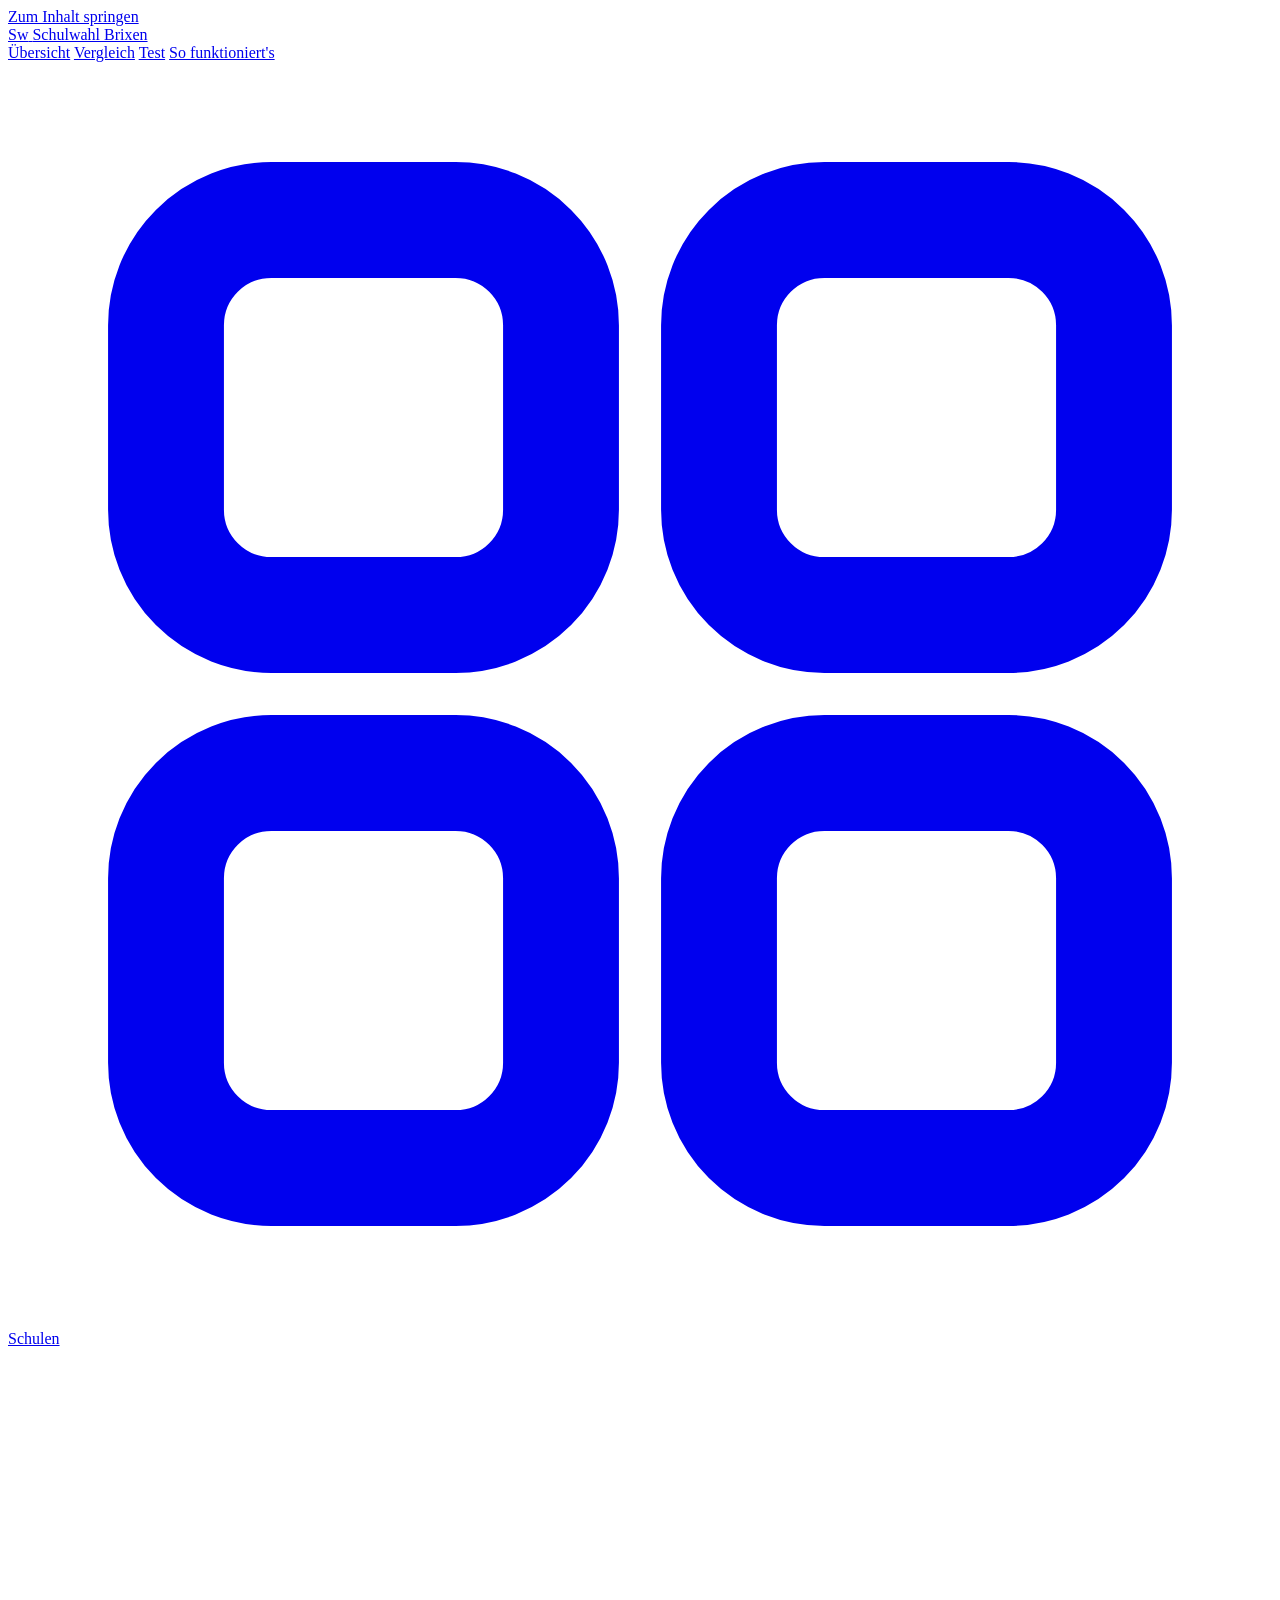
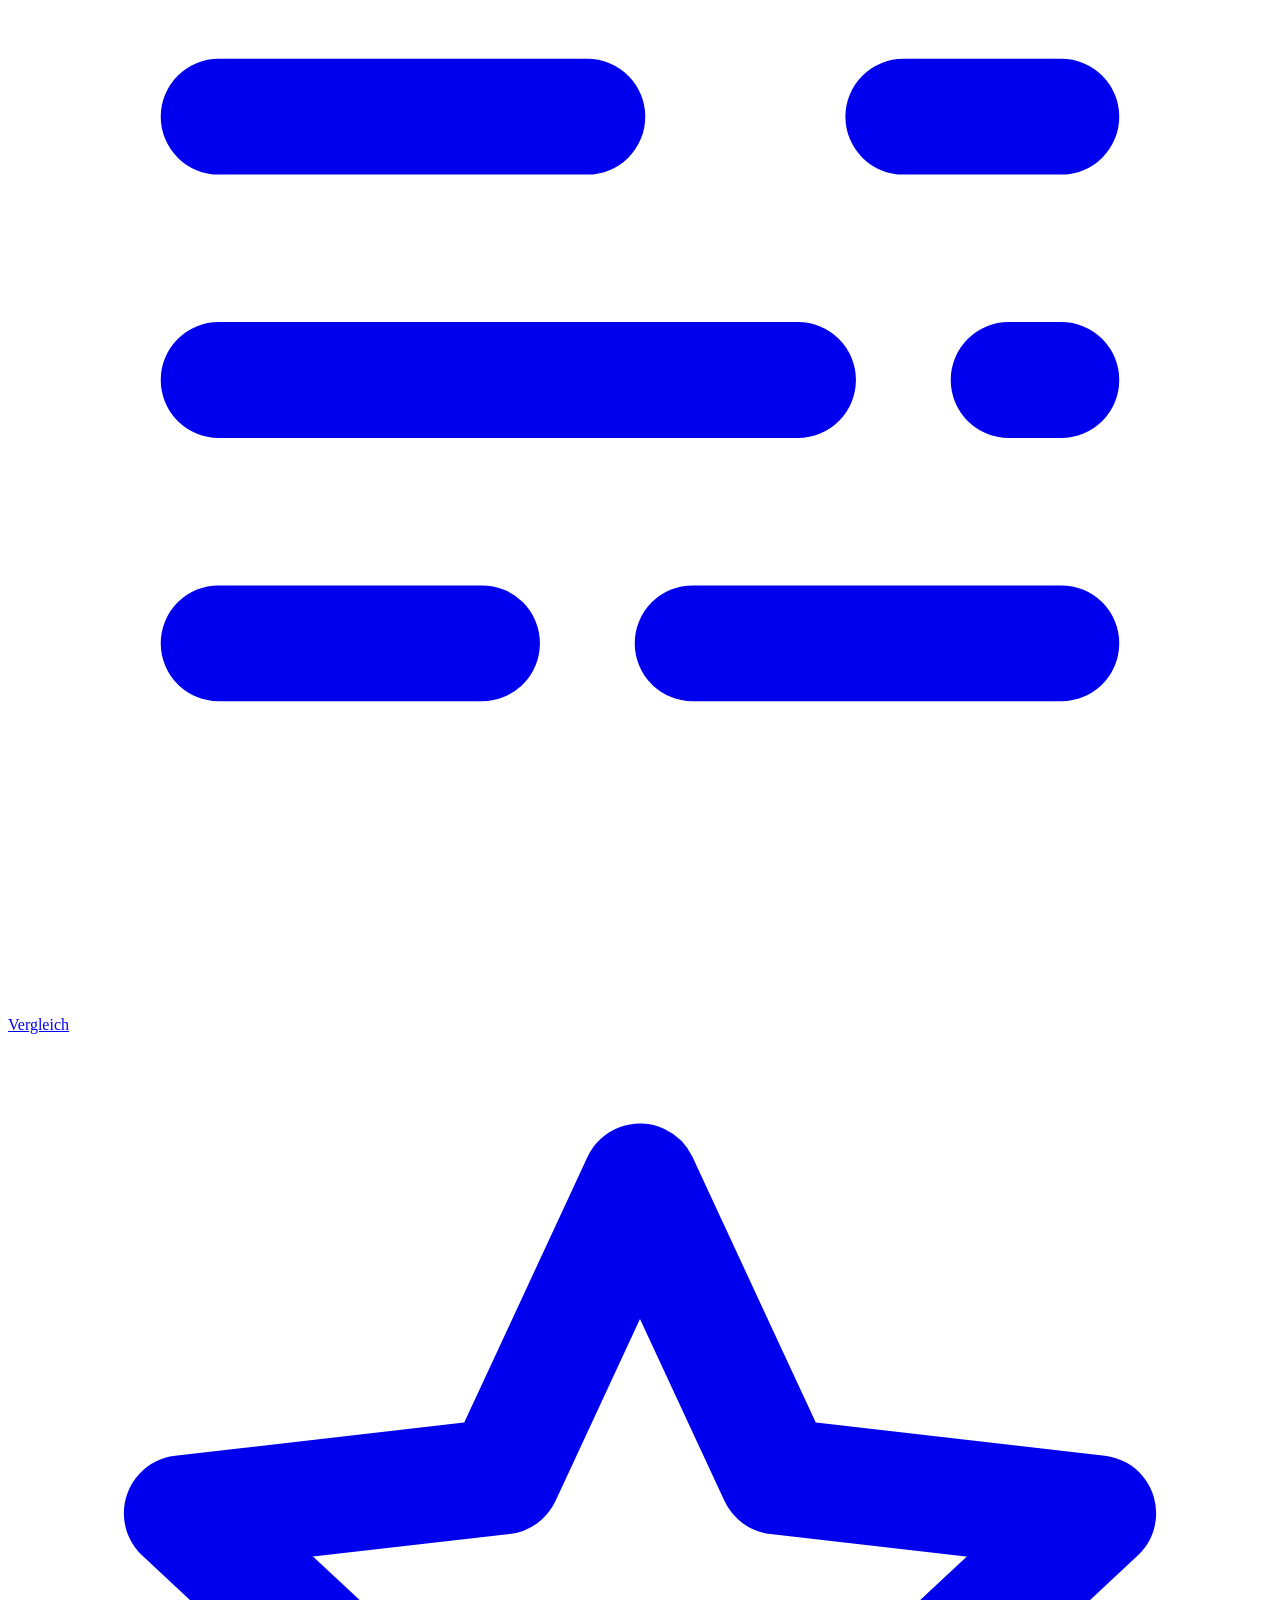
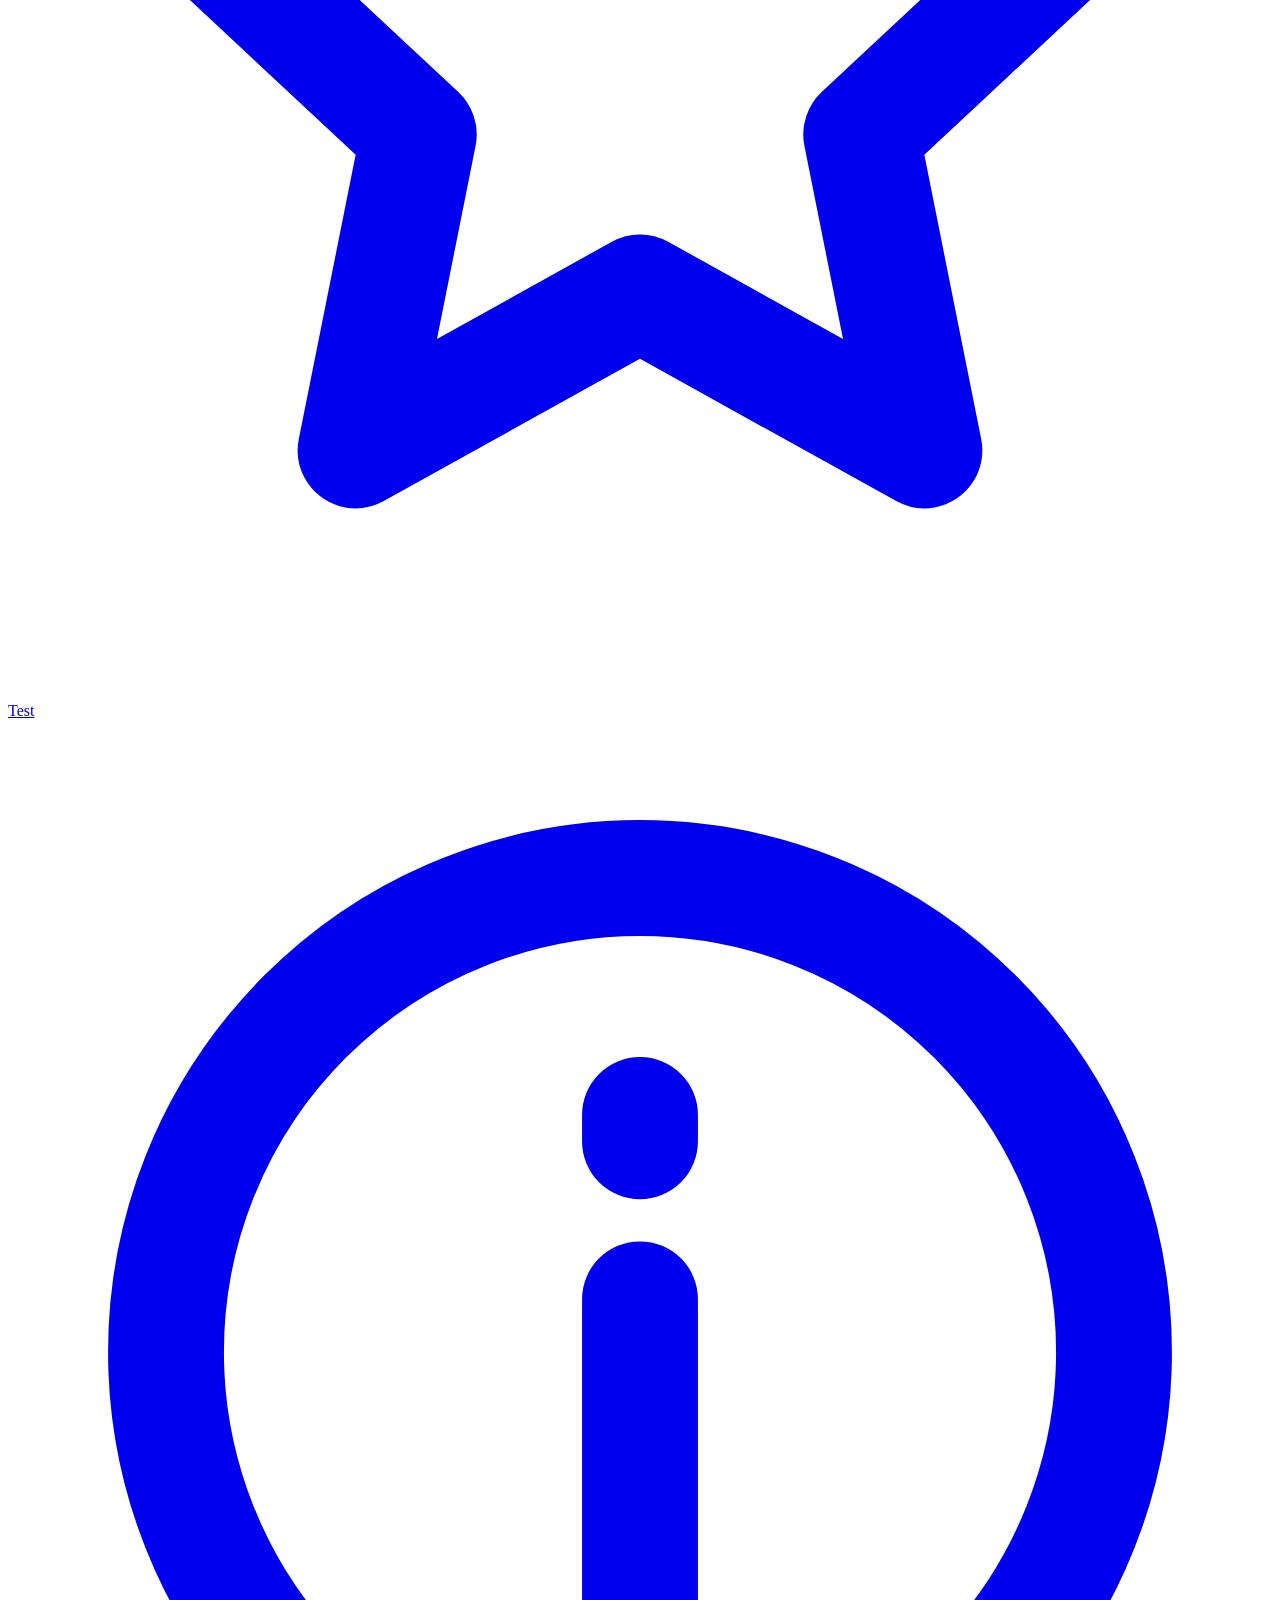
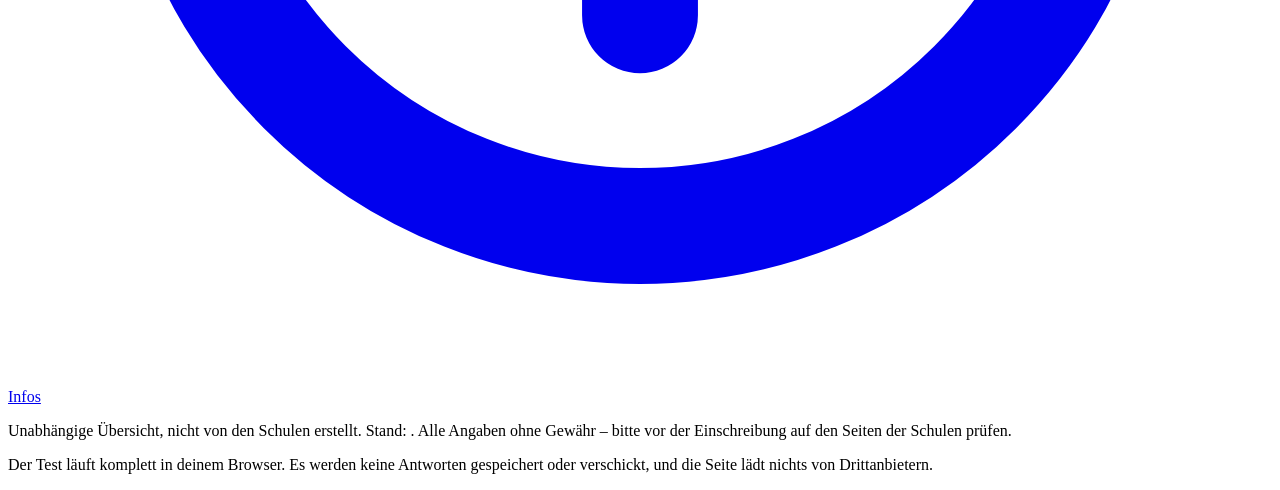
==== index.html @ 808d429c "Add files via upload" ====
<!doctype html>
<html lang="de">
<head>
  <meta charset="utf-8">
  <meta name="viewport" content="width=device-width, initial-scale=1, viewport-fit=cover">
  <title>Schulwahl Brixen – alle Oberschulen im Überblick, im Vergleich und im Test</title>
  <meta name="description" content="Alle Oberschulen und Bildungswege in Brixen neutral erklärt, direkt vergleichbar – plus ein Interessentest, der zeigt, welche Schule zu dir passt.">
  <meta name="theme-color" content="#FAFAF7" media="(prefers-color-scheme: light)">
  <meta name="theme-color" content="#16181D" media="(prefers-color-scheme: dark)">
  <link rel="icon" href="data:image/svg+xml,%3Csvg xmlns='http://www.w3.org/2000/svg' viewBox='0 0 64 64'%3E%3Crect width='64' height='64' rx='10' fill='%23D63F6E'/%3E%3Ctext x='32' y='43' font-family='Arial' font-weight='700' font-size='30' text-anchor='middle' fill='white'%3ESw%3C/text%3E%3C/svg%3E">
  <link rel="stylesheet" href="assets/fonts.css">
  <link rel="stylesheet" href="assets/styles.css">
</head>
<body>
  <a class="skip" href="#main">Zum Inhalt springen</a>
  <header class="top">
    <div class="top__inner">
      <a class="brand" href="#uebersicht" aria-label="Schulwahl Brixen, zur Übersicht">
        <span class="brand__tile" aria-hidden="true">Sw</span>
        <span class="brand__name">Schulwahl Brixen</span>
      </a>
      <nav class="nav" aria-label="Hauptnavigation">
        <a href="#uebersicht" data-nav="uebersicht">Übersicht</a>
        <a href="#vergleich" data-nav="vergleich">Vergleich</a>
        <a href="#test" data-nav="test">Test</a>
        <a href="#methode" data-nav="methode">So funktioniert's</a>
      </nav>
    </div>
  </header>
  <nav class="tabbar" aria-label="Hauptnavigation mobil">
    <a href="#uebersicht" data-nav="uebersicht"><svg viewBox="0 0 24 24" fill="none" stroke="currentColor" stroke-width="2.2" stroke-linejoin="round" aria-hidden="true"><rect x="3" y="3" width="7.5" height="7.5" rx="2"/><rect x="13.5" y="3" width="7.5" height="7.5" rx="2"/><rect x="3" y="13.5" width="7.5" height="7.5" rx="2"/><rect x="13.5" y="13.5" width="7.5" height="7.5" rx="2"/></svg>Schulen</a>
    <a href="#vergleich" data-nav="vergleich"><svg viewBox="0 0 24 24" fill="none" stroke="currentColor" stroke-width="2.2" stroke-linecap="round" aria-hidden="true"><path d="M4 7h7M4 12h11M4 17h5"/><path d="M20 7h-3M20 12h-1M20 17h-7"/></svg>Vergleich</a>
    <a href="#test" data-nav="test"><svg viewBox="0 0 24 24" fill="none" stroke="currentColor" stroke-width="2.2" stroke-linejoin="round" aria-hidden="true"><path d="M12 2.8l2.6 5.6 6.1.7-4.5 4.2 1.2 6-5.4-3-5.4 3 1.2-6-4.5-4.2 6.1-.7z"/></svg>Test</a>
    <a href="#methode" data-nav="methode"><svg viewBox="0 0 24 24" fill="none" stroke="currentColor" stroke-width="2.2" stroke-linecap="round" aria-hidden="true"><circle cx="12" cy="12" r="9"/><path d="M12 11v6M12 7.5v.5"/></svg>Infos</a>
  </nav>

  <main id="main" tabindex="-1">
    <section class="view" id="view-uebersicht" aria-labelledby="h-uebersicht"></section>
    <section class="view" id="view-vergleich" aria-labelledby="h-vergleich" hidden></section>
    <section class="view" id="view-test" aria-labelledby="h-test" hidden></section>
    <section class="view" id="view-methode" aria-labelledby="h-methode" hidden></section>
  </main>

  <div class="drawer" id="drawer" hidden>
    <div class="drawer__scrim" data-close></div>
    <div class="drawer__panel" role="dialog" aria-modal="true" aria-labelledby="drawer-title" tabindex="-1">
      <button class="drawer__close" type="button" data-close aria-label="Schließen">×</button>
      <div class="drawer__scroll">
        <div class="drawer__handle" aria-hidden="true"></div>
        <div id="drawer-body"></div>
      </div>
    </div>
  </div>

  <footer class="foot">
    <p>Unabhängige Übersicht, nicht von den Schulen erstellt. Stand: <span data-stand></span>. Alle Angaben ohne Gewähr – bitte vor der Einschreibung auf den Seiten der Schulen prüfen.</p>
    <p>Der Test läuft komplett in deinem Browser. Es werden keine Antworten gespeichert oder verschickt, und die Seite lädt nichts von Drittanbietern.</p>
  </footer>

  <script src="assets/data.js"></script>
  <script src="assets/tafeln.js"></script>
  <script src="assets/careers.js"></script>
  <script src="assets/engine.js"></script>
  <script src="assets/app.js"></script>
</body>
</html>
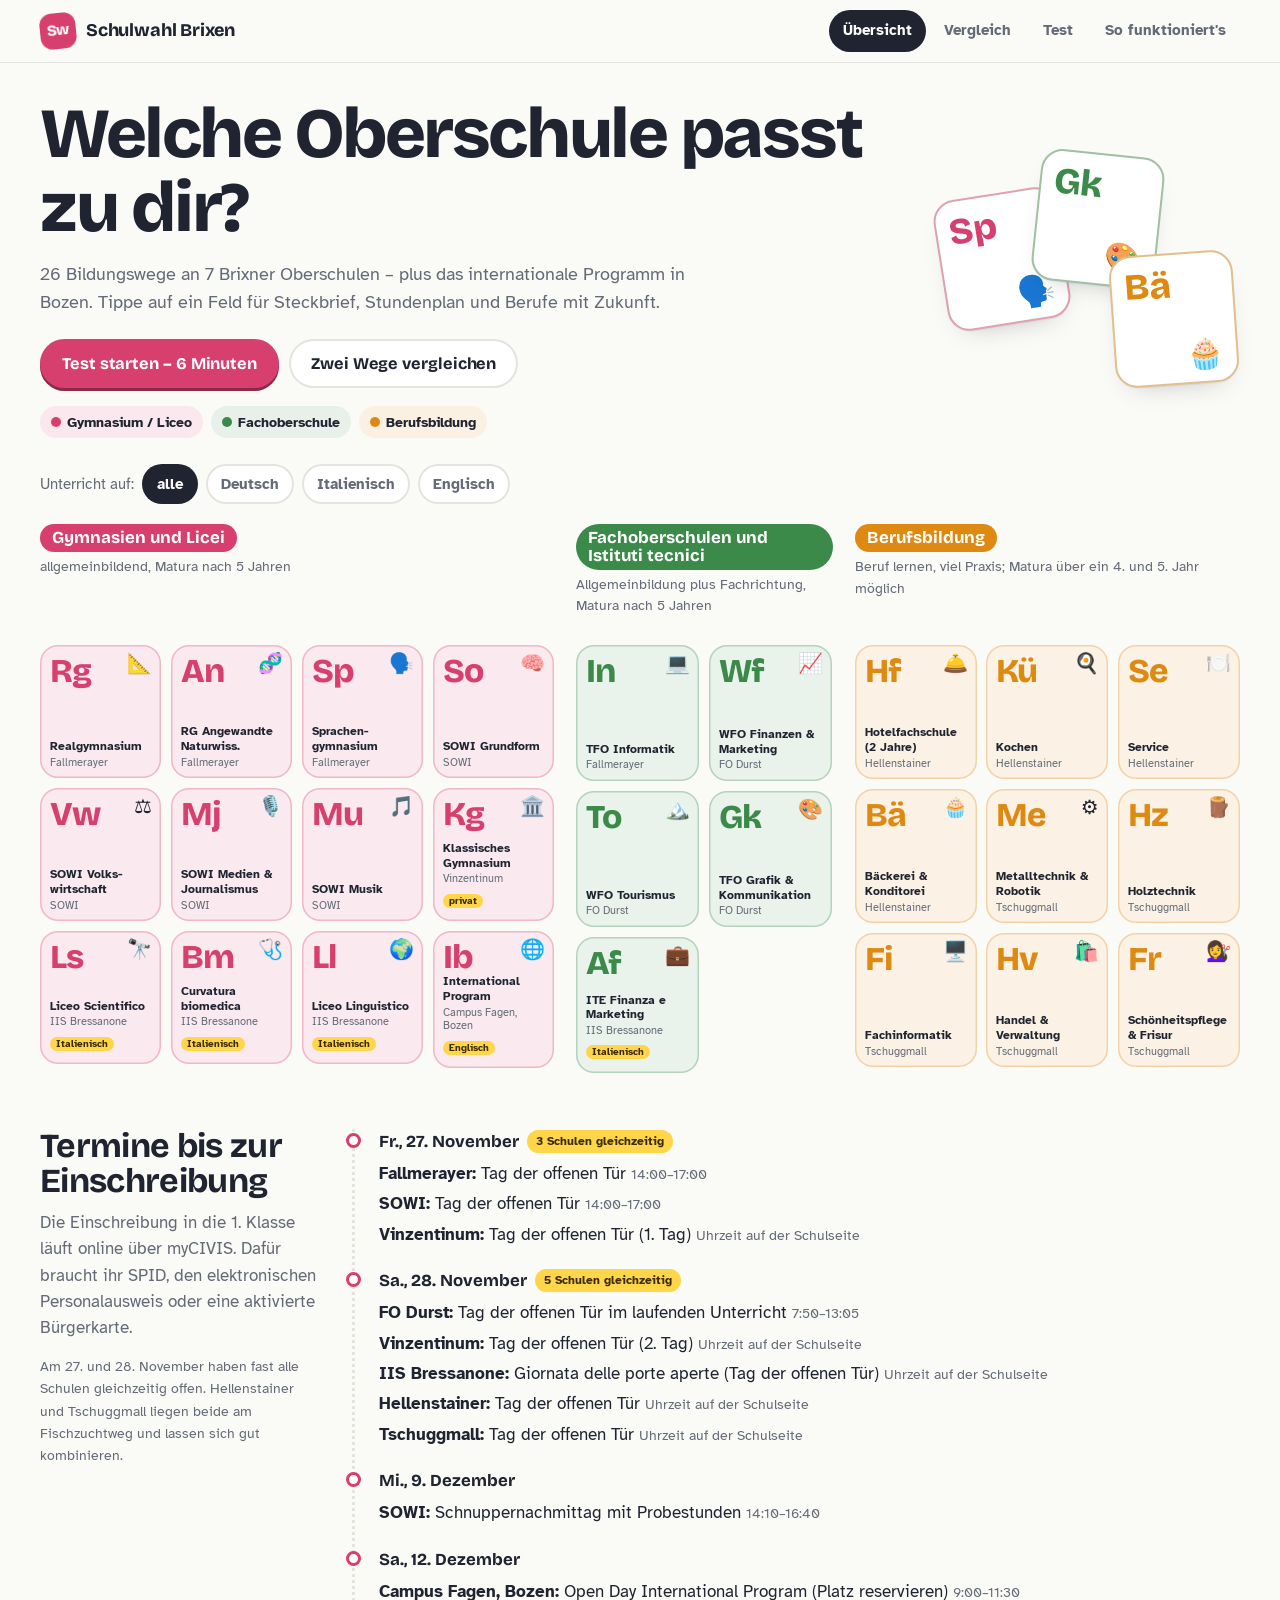
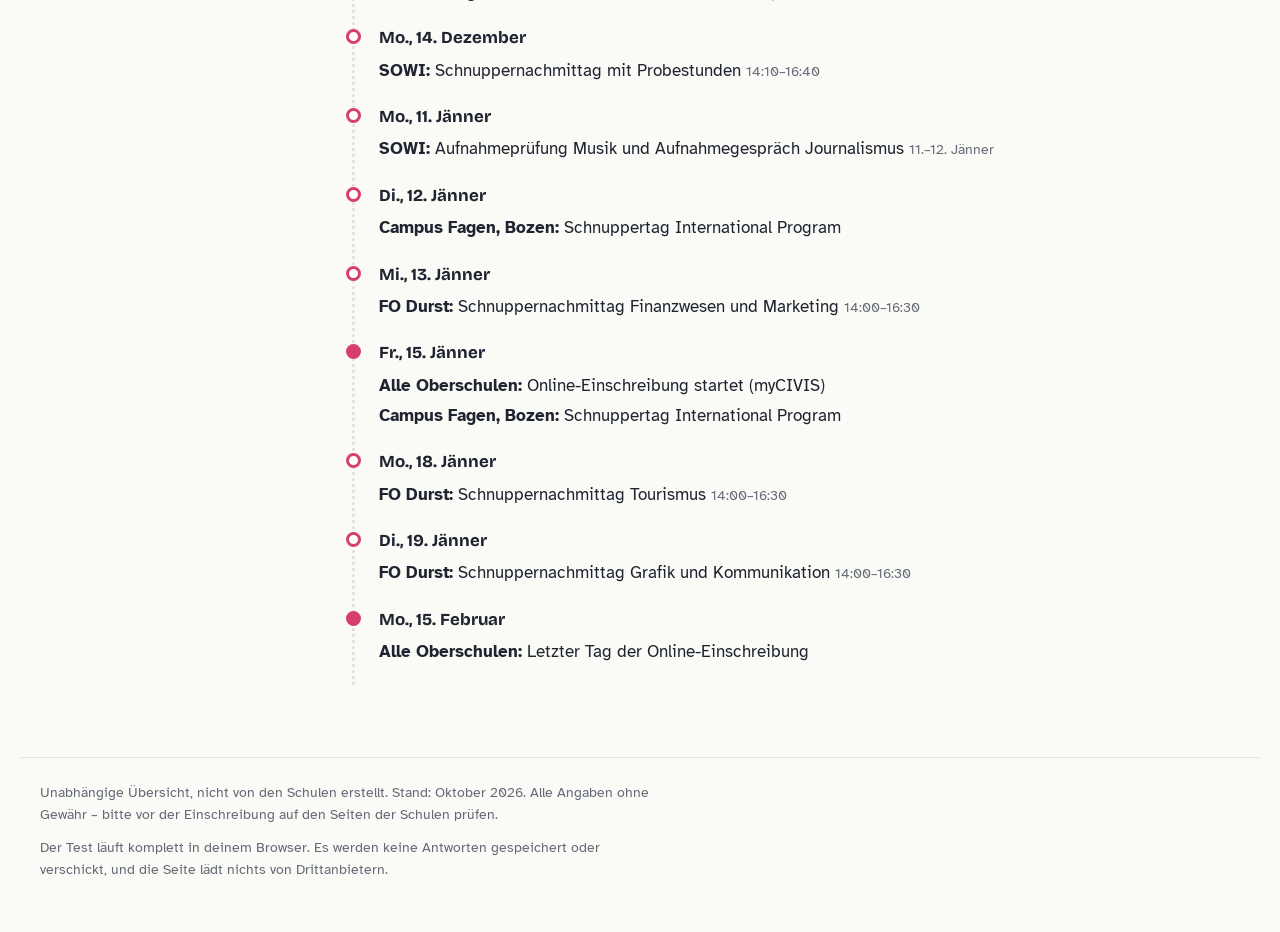
==== commit 55fa93cb: "Add files via upload" ====
--- a/index.html
+++ b/index.html
@@ -8,8 +8,436 @@
   <meta name="theme-color" content="#FAFAF7" media="(prefers-color-scheme: light)">
   <meta name="theme-color" content="#16181D" media="(prefers-color-scheme: dark)">
   <link rel="icon" href="data:image/svg+xml,%3Csvg xmlns='http://www.w3.org/2000/svg' viewBox='0 0 64 64'%3E%3Crect width='64' height='64' rx='10' fill='%23D63F6E'/%3E%3Ctext x='32' y='43' font-family='Arial' font-weight='700' font-size='30' text-anchor='middle' fill='white'%3ESw%3C/text%3E%3C/svg%3E">
-  <link rel="stylesheet" href="assets/fonts.css">
-  <link rel="stylesheet" href="assets/styles.css">
+  <style>
+/* Eingebettete Schriften (SIL Open Font License): Bricolage Grotesque, Atkinson Hyperlegible */
+@font-face { font-family: "Bricolage"; src: url("[data-uri]") format("woff2"); font-weight: 200 800; font-display: swap; unicode-range: U+0000-00FF, U+0131, U+0152-0153, U+02BB-02BC, U+02C6, U+02DA, U+02DC, U+0304, U+0308, U+0329, U+2000-206F, U+20AC, U+2122, U+2191, U+2193, U+2212, U+2215, U+FEFF, U+FFFD; }
+@font-face { font-family: "Bricolage"; src: url("[data-uri]") format("woff2"); font-weight: 200 800; font-display: swap; unicode-range: U+0100-02BA, U+02BD-02C5, U+02C7-02CC, U+02CE-02D7, U+02DD-02FF, U+1E00-1E9F, U+2C60-2C7F, U+A720-A7FF; }
+@font-face { font-family: "Atkinson"; src: url("[data-uri]") format("woff2"); font-weight: 400; font-display: swap; }
+@font-face { font-family: "Atkinson"; src: url("[data-uri]") format("woff2"); font-weight: 700; font-display: swap; }
+
+</style>
+  <style>
+
+/* ================= Tokens ================= */
+:root {
+  color-scheme: light;
+  --paper: #FAFAF7; --surface: #FFFFFF; --ink: #1F2430; --muted: #646A76; --line: #E4E3DE; --soft: #F0EFEA;
+  --gym: #D63F6E; --fos: #3B8A4A; --bb: #DE8A12; --pop: #D63F6E; --sun: #FFD54A;
+  --a: #D63F6E; --b: #3866B0;
+  --o2: #2E8B47; --o1: #62A85A; --o0: #D9A21B; --om1: #E07A2A; --om2: #CF3E3E;
+  --good: #2E8B47; --warn: #D9661A; --focus: #3866B0;
+  --r-tile: 18px; --r-card: 24px;
+  --display: "Bricolage", "Avenir Next", "Segoe UI", system-ui, sans-serif;
+  --body: "Atkinson", "Verdana", "Segoe UI", system-ui, sans-serif;
+  --shadow: 0 1px 0 rgba(31, 36, 48, .05), 0 12px 28px -18px rgba(31, 36, 48, .35);
+  --tabbar: 0px;
+  box-sizing: border-box;
+  padding-top: env(safe-area-inset-top, 0px);
+  padding-bottom: env(safe-area-inset-bottom, 0px);
+}
+@media (prefers-color-scheme: dark) {
+  :root:not([data-theme="light"]) {
+    color-scheme: dark;
+    --paper: #16181D; --surface: #20232A; --ink: #F1EFEA; --muted: #A3A7B0; --line: #30343D; --soft: #282B33;
+    --gym: #F06C93; --fos: #6CB874; --bb: #F2AE3E; --pop: #F06C93; --sun: #FFD54A; --a: #F06C93; --b: #7FA6E6;
+    --o2: #5CC27A; --o1: #8FCB7E; --o0: #F0C24B; --om1: #F29A55; --om2: #EE6B6B; --good: #5CC27A; --warn: #F29A55; --focus: #7FA6E6;
+    --shadow: 0 2px 0 rgba(0, 0, 0, .25), 0 18px 36px -20px rgba(0, 0, 0, .8);
+  }
+}
+:root[data-theme="dark"] {
+  color-scheme: dark;
+  --paper: #16181D; --surface: #20232A; --ink: #F1EFEA; --muted: #A3A7B0; --line: #30343D; --soft: #282B33;
+  --gym: #F06C93; --fos: #6CB874; --bb: #F2AE3E; --pop: #F06C93; --sun: #FFD54A; --a: #F06C93; --b: #7FA6E6;
+  --o2: #5CC27A; --o1: #8FCB7E; --o0: #F0C24B; --om1: #F29A55; --om2: #EE6B6B; --good: #5CC27A; --warn: #F29A55; --focus: #7FA6E6;
+}
+
+/* ================= Base ================= */
+*, *::before, *::after { box-sizing: inherit; }
+html { overflow-x: clip; scroll-padding-top: calc(env(safe-area-inset-top, 0px) + 72px); -webkit-text-size-adjust: 100%; }
+body { margin: 0; background: var(--paper); color: var(--ink); font: 400 1.0625rem/1.55 var(--body); -webkit-font-smoothing: antialiased; -webkit-tap-highlight-color: transparent; overflow-x: clip; }
+img, svg { max-width: 100%; }
+a { color: inherit; }
+button, input, select { font: inherit; color: inherit; }
+button { touch-action: manipulation; }
+:focus-visible { outline: 3px solid var(--focus); outline-offset: 2px; border-radius: 8px; }
+[tabindex="-1"]:focus { outline: none; }
+.skip { position: absolute; left: -999px; top: 8px; background: var(--ink); color: var(--paper); padding: 8px 12px; z-index: 50; border-radius: 8px; }
+.skip:focus { left: 8px; }
+h1, h2, h3 { font-family: var(--display); font-weight: 720; line-height: 1.06; margin: 0; letter-spacing: -0.02em; }
+h1 { font-size: clamp(2.2rem, 7vw, 4.4rem); font-weight: 780; letter-spacing: -0.035em; }
+h2 { font-size: clamp(1.45rem, 3.4vw, 2.1rem); }
+h3 { font-size: 1.15rem; letter-spacing: -0.01em; }
+p { margin: 0 0 .8em; max-width: 68ch; }
+.muted { color: var(--muted); }
+.small { font-size: .9rem; }
+.note { font-size: .86rem; color: var(--muted); }
+
+/* ================= Header + Tabbar ================= */
+body::before { content: ""; position: fixed; inset: 0 0 auto; height: env(safe-area-inset-top, 0px); z-index: 10; background: var(--paper); }
+.top { position: sticky; top: env(safe-area-inset-top, 0px); z-index: 20; background: color-mix(in srgb, var(--paper) 88%, transparent); backdrop-filter: saturate(1.4) blur(10px); -webkit-backdrop-filter: saturate(1.4) blur(10px); border-bottom: 1px solid var(--line); }
+.top__inner { max-width: 1240px; margin: 0 auto; padding: 10px 20px; display: flex; align-items: center; gap: 20px; }
+.brand { display: flex; align-items: center; gap: 10px; text-decoration: none; font-family: var(--display); font-weight: 760; font-size: 1.12rem; letter-spacing: -0.01em; }
+.brand__tile { display: grid; place-items: center; width: 36px; height: 36px; border-radius: 12px; background: var(--gym); color: #fff; font-size: .95rem; font-weight: 780; transform: rotate(-6deg); }
+.nav { display: flex; gap: 4px; margin-left: auto; }
+.nav a { text-decoration: none; padding: 9px 14px; border-radius: 999px; color: var(--muted); font-weight: 700; font-size: .95rem; }
+.nav a:hover { color: var(--ink); background: var(--soft); }
+.nav a[aria-current="page"] { color: var(--paper); background: var(--ink); }
+.tabbar { display: none; }
+
+main { max-width: 1240px; margin: 0 auto; padding: 0 20px 72px; outline: none; }
+.view { padding-top: 34px; }
+.lead { font-size: 1.15rem; color: var(--muted); max-width: 58ch; margin-top: 14px; }
+.row { display: flex; gap: 10px; flex-wrap: wrap; align-items: center; }
+
+.btn { display: inline-flex; align-items: center; justify-content: center; gap: 8px; min-height: 48px; border: 0; background: var(--ink); color: var(--paper); padding: 12px 22px; border-radius: 999px; font-family: var(--display); font-weight: 720; font-size: 1.02rem; cursor: pointer; text-decoration: none; letter-spacing: -0.005em; }
+.btn--pop { background: var(--gym); color: #fff; box-shadow: 0 3px 0 color-mix(in srgb, var(--gym) 65%, #000); }
+.btn--pop:active { transform: translateY(2px); box-shadow: 0 1px 0 color-mix(in srgb, var(--gym) 65%, #000); }
+.btn--ghost { background: var(--surface); color: var(--ink); box-shadow: inset 0 0 0 2px var(--line); }
+.btn[disabled] { opacity: .38; cursor: not-allowed; box-shadow: none; }
+@media (hover: hover) { .btn:not([disabled]):hover { transform: translateY(-1px); } .btn--ghost:hover { box-shadow: inset 0 0 0 2px var(--muted); } }
+
+/* ================= Übersicht ================= */
+.hero { position: relative; display: grid; grid-template-columns: minmax(0, 1fr) 300px; gap: 24px; align-items: center; margin-bottom: 26px; }
+.hero .row { margin-top: 22px; }
+.stickers { position: relative; height: 230px; }
+.sticker { position: absolute; width: 124px; height: 132px; border-radius: 22px; background: var(--surface); box-shadow: var(--shadow); border: 2px solid color-mix(in srgb, var(--c) 40%, var(--line)); padding: 12px; display: flex; flex-direction: column; justify-content: space-between; }
+.sticker b { font-family: var(--display); font-size: 2.3rem; line-height: 1; color: var(--c); font-weight: 800; }
+.sticker span { font-size: 1.9rem; line-height: 1; align-self: flex-end; }
+.sticker:nth-child(1) { left: 0; top: 40px; transform: rotate(-9deg); }
+.sticker:nth-child(2) { left: 96px; top: 0; transform: rotate(6deg); z-index: 1; }
+.sticker:nth-child(3) { left: 172px; top: 100px; transform: rotate(-4deg); z-index: 2; }
+.legend { display: flex; gap: 8px; flex-wrap: wrap; font-size: .9rem; margin-top: 18px; }
+.legend span { display: inline-flex; align-items: center; gap: 6px; padding: 5px 11px; border-radius: 999px; background: color-mix(in srgb, var(--c) 12%, var(--surface)); color: var(--ink); font-weight: 700; }
+.legend i { width: 10px; height: 10px; border-radius: 50%; background: var(--c); }
+
+.filters { display: flex; gap: 8px; align-items: center; margin: 4px 0 18px; overflow-x: auto; scrollbar-width: none; padding-bottom: 2px; }
+.filters::-webkit-scrollbar { display: none; }
+.chip { flex: none; min-height: 40px; border: 0; box-shadow: inset 0 0 0 2px var(--line); background: var(--surface); padding: 8px 15px; border-radius: 999px; cursor: pointer; font-size: .95rem; font-weight: 700; color: var(--muted); }
+.chip[aria-pressed="true"] { box-shadow: none; color: var(--paper); background: var(--ink); }
+.filters__label { flex: none; font-size: .92rem; color: var(--muted); }
+.filters__hint { margin: -8px 0 16px; font-size: .9rem; color: var(--muted); }
+
+.table { display: grid; grid-template-columns: 4fr 2fr 3fr; gap: 22px; align-items: start; }
+.group__head { display: flex; flex-direction: column; gap: 4px; margin-bottom: 12px; min-height: 6.4em; }
+.group__head h2 { font-size: 1.05rem; letter-spacing: 0; align-self: flex-start; padding: 5px 12px; border-radius: 999px; color: #fff; background: var(--c); }
+.group__head span { font-size: .86rem; color: var(--muted); }
+.tiles { display: grid; gap: 10px; grid-template-columns: repeat(var(--cols, 4), minmax(0, 1fr)); }
+.tile { position: relative; aspect-ratio: 1 / 1.1; border: 0; background: color-mix(in srgb, var(--c) 11%, var(--surface)); box-shadow: inset 0 0 0 1.5px color-mix(in srgb, var(--c) 30%, transparent); border-radius: var(--r-tile); padding: 10px 10px 9px; text-align: left; cursor: pointer; display: flex; flex-direction: column; justify-content: space-between; transition: transform .18s ease, background .18s ease; min-width: 0; }
+@media (hover: hover) { .tile:hover { background: color-mix(in srgb, var(--c) 20%, var(--surface)); transform: translateY(-3px) rotate(-1deg); } }
+.tile:active { transform: scale(.97); }
+.tile.is-dim { opacity: .25; }
+.tile__sym { font-family: var(--display); font-weight: 800; font-size: clamp(1.45rem, 2.6vw, 2.15rem); line-height: 1; color: var(--c); letter-spacing: -0.03em; }
+.tile__emo { position: absolute; top: 9px; right: 9px; font-size: 1.25rem; line-height: 1; }
+.tile__name { font-size: .78rem; line-height: 1.18; font-weight: 700; overflow: hidden; display: -webkit-box; -webkit-line-clamp: 3; -webkit-box-orient: vertical; hyphens: auto; overflow-wrap: break-word; }
+.tile__school { display: block; font-size: .7rem; color: var(--muted); line-height: 1.2; margin-top: 2px; }
+.tile__tag { align-self: flex-start; margin-top: 2px; font-size: .62rem; font-weight: 700; padding: 1px 6px; border-radius: 999px; background: var(--sun); color: #3A2A00; }
+.tile__pct { position: absolute; right: 8px; bottom: 8px; font-family: var(--display); font-weight: 780; font-size: .82rem; background: var(--ink); color: var(--paper); border-radius: 999px; padding: 2px 8px; }
+.c-gym { --c: var(--gym); } .c-fos { --c: var(--fos); } .c-bb { --c: var(--bb); }
+@keyframes popin { from { opacity: 0; transform: translateY(10px) scale(.96); } to { opacity: 1; transform: none; } }
+.is-intro .tile { animation: popin .4s cubic-bezier(.2, .9, .3, 1.3) both; animation-delay: calc(var(--i) * 22ms); }
+
+.timeline { margin-top: 56px; display: grid; grid-template-columns: 280px minmax(0, 1fr); gap: 32px; }
+.timeline > ol { list-style: none; margin: 0; padding: 0; border-left: 3px dotted var(--line); }
+.timeline > ol > li { position: relative; padding: 0 0 20px 24px; }
+.timeline > ol > li::before { content: ""; position: absolute; left: -9px; top: 4px; width: 15px; height: 15px; border-radius: 50%; background: var(--surface); border: 3px solid var(--gym); }
+.timeline > ol > li.is-key::before { background: var(--pop); border-color: var(--pop); }
+.t-date { font-family: var(--display); font-weight: 720; font-size: 1.05rem; }
+.t-note { display: inline-block; margin-left: 8px; font-size: .78rem; font-weight: 700; color: #3A2A00; background: var(--sun); padding: 2px 9px; border-radius: 999px; vertical-align: 2px; }
+.t-list { list-style: none; padding: 0; margin: 6px 0 0; display: grid; gap: 4px; }
+
+/* ================= Steckbrief (Drawer / Bottom Sheet) ================= */
+.drawer { position: fixed; inset: 0; z-index: 40; }
+.drawer__scrim { position: absolute; inset: 0; background: rgba(20, 22, 28, .45); }
+.drawer__panel { position: absolute; right: 0; top: 0; bottom: 0; width: min(580px, 100%); background: var(--surface); overflow: hidden; display: flex; flex-direction: column; box-shadow: var(--shadow); animation: slidein .26s cubic-bezier(.2, .9, .3, 1.1); outline: none; }
+.drawer__scroll { flex: 1; min-height: 0; overflow-y: auto; overscroll-behavior: contain; -webkit-overflow-scrolling: touch; padding: calc(env(safe-area-inset-top, 0px) + 18px) 24px calc(env(safe-area-inset-bottom, 0px) + 32px); }
+@keyframes slidein { from { transform: translateX(30px); opacity: 0; } to { transform: none; opacity: 1; } }
+.drawer__close { position: absolute; top: calc(env(safe-area-inset-top, 0px) + 12px); right: 14px; z-index: 5; width: 44px; height: 44px; border-radius: 50%; border: 0; background: var(--soft); font-size: 1.5rem; line-height: 1; cursor: pointer; color: var(--ink); }
+.drawer__handle { display: none; }
+.d-head { display: flex; gap: 14px; align-items: center; margin: 4px 54px 14px 0; }
+.d-sym { position: relative; flex: none; width: 76px; height: 82px; border-radius: 20px; display: grid; place-items: center; font-family: var(--display); font-weight: 800; font-size: 2.2rem; color: #fff; background: var(--c); transform: rotate(-4deg); }
+.d-sym i { position: absolute; right: -8px; bottom: -6px; font-style: normal; font-size: 1.5rem; }
+.d-head h2 { font-size: 1.4rem; }
+.d-head p { margin: 4px 0 0; color: var(--muted); font-size: .95rem; }
+.d-pct { display: inline-flex; gap: 8px; align-items: center; font-weight: 700; padding: 6px 12px; border-radius: 999px; background: var(--sun); color: #2A2100; margin-bottom: 10px; }
+.d-tabs { position: sticky; top: -18px; z-index: 2; display: flex; gap: 6px; background: var(--surface); padding: 18px 52px 10px 0; margin: 6px 0 6px; border-bottom: 1px solid var(--line); overflow-x: auto; scrollbar-width: none; }
+.d-tabs button { flex: none; min-height: 40px; border: 0; padding: 8px 14px; border-radius: 999px; background: var(--soft); color: var(--muted); font-weight: 700; font-size: .92rem; cursor: pointer; }
+.d-tabs button[aria-selected="true"] { background: var(--c); color: #fff; }
+.d-pane[hidden] { display: none; }
+.facts { display: grid; grid-template-columns: 9.2em minmax(0, 1fr); gap: 8px 14px; margin: 14px 0; font-size: .95rem; }
+.facts dt { color: var(--muted); }
+.facts dd { margin: 0; overflow-wrap: anywhere; }
+.list { padding-left: 1.15em; margin: 6px 0 14px; }
+.list li { margin-bottom: 5px; }
+.list--warn li::marker { color: var(--warn); }
+.d-sec { margin-top: 22px; }
+.d-sec h3 { margin-bottom: 8px; }
+
+/* Stundentafel als Heatmap */
+.tt-wrap { overflow-x: auto; margin: 6px -4px 0; padding: 0 4px; }
+.tt { width: 100%; border-collapse: separate; border-spacing: 3px; font-size: .88rem; }
+.tt th { font-weight: 700; color: var(--muted); font-size: .78rem; text-align: center; padding: 2px 0 4px; }
+.tt th:first-child { text-align: left; }
+.tt td { text-align: center; border-radius: 8px; padding: 6px 0; min-width: 34px; font-family: var(--display); font-weight: 720; font-size: .95rem; }
+.tt td.sub { text-align: left; font-family: var(--body); font-weight: 400; font-size: .86rem; padding: 6px 6px 6px 0; line-height: 1.2; hyphens: auto; overflow-wrap: anywhere; }
+.tt td.e { color: transparent; }
+.tt tr.sum td { background: var(--ink); color: var(--paper); }
+.tt tr.sum td.sub { background: none; color: var(--ink); font-weight: 700; }
+.h0 { background: var(--soft); color: var(--muted); }
+.h1 { background: color-mix(in srgb, var(--c) 14%, var(--surface)); }
+.h2 { background: color-mix(in srgb, var(--c) 24%, var(--surface)); }
+.h3 { background: color-mix(in srgb, var(--c) 36%, var(--surface)); }
+.h4 { background: color-mix(in srgb, var(--c) 50%, var(--surface)); }
+.h5 { background: color-mix(in srgb, var(--c) 66%, var(--surface)); color: #fff; }
+.h6 { background: var(--c); color: #fff; }
+.tt-title { font-family: var(--display); font-size: 1rem; margin: 18px 0 6px; }
+.tt-missing { padding: 16px; border-radius: 16px; background: var(--soft); }
+
+/* Berufe & Zukunft */
+.mix { display: flex; height: 14px; border-radius: 999px; overflow: hidden; margin: 10px 0 6px; background: var(--soft); }
+.mix span { display: block; height: 100%; }
+.mix-legend { display: flex; gap: 10px; flex-wrap: wrap; font-size: .8rem; color: var(--muted); }
+.mix-legend i { display: inline-block; width: 10px; height: 10px; border-radius: 50%; margin-right: 4px; vertical-align: -1px; }
+.jobs { display: grid; gap: 10px; margin-top: 14px; }
+.job { border-radius: 18px; padding: 14px 16px; background: var(--paper); box-shadow: inset 0 0 0 1.5px var(--line); }
+.job h4 { font-family: var(--display); font-size: 1.05rem; margin: 0 0 2px; letter-spacing: -0.01em; }
+.job__ex { font-size: .86rem; color: var(--muted); margin-bottom: 8px; }
+.job__chips { display: flex; gap: 6px; flex-wrap: wrap; margin-bottom: 8px; }
+.oc { display: inline-flex; align-items: center; gap: 6px; font-size: .8rem; font-weight: 700; padding: 4px 10px; border-radius: 999px; background: color-mix(in srgb, var(--oc) 16%, var(--surface)); color: var(--ink); }
+.oc::before { content: ""; width: 9px; height: 9px; border-radius: 50%; background: var(--oc); }
+.oc--path { --oc: var(--muted); }
+.oc--path::before { display: none; }
+.job p { font-size: .9rem; margin: 0; }
+.o-2 { --oc: var(--o2); } .o-1 { --oc: var(--o1); } .o-0 { --oc: var(--o0); } .o--1 { --oc: var(--om1); } .o--2 { --oc: var(--om2); }
+
+/* Radar */
+.radar { width: 100%; height: auto; display: block; }
+.radar text { font-family: var(--body); font-size: 13px; fill: var(--muted); }
+.radar .grid { fill: none; stroke: var(--line); }
+.radar .axis { stroke: var(--line); }
+
+/* ================= Vergleich ================= */
+.cmp-pick { display: grid; grid-template-columns: 1fr auto 1fr; gap: 12px; align-items: end; margin: 24px 0 8px; }
+.cmp-pick label { display: block; font-weight: 700; font-size: .92rem; margin-bottom: 6px; }
+.cmp-pick select { width: 100%; min-height: 50px; padding: 10px 14px; border-radius: 16px; border: 0; box-shadow: inset 0 0 0 2.5px var(--line); background: var(--surface); font-size: 1rem; font-weight: 700; }
+.cmp-pick .is-a select { box-shadow: inset 0 0 0 2.5px var(--a); }
+.cmp-pick .is-b select { box-shadow: inset 0 0 0 2.5px var(--b); }
+.swap { width: 48px; height: 48px; border-radius: 50%; border: 0; background: var(--soft); cursor: pointer; font-size: 1.15rem; font-weight: 700; }
+.cmp-body { display: grid; grid-template-columns: minmax(280px, 400px) minmax(0, 1fr); gap: 36px; margin-top: 18px; align-items: start; }
+.cmp-names { display: grid; grid-template-columns: minmax(0, 1fr) minmax(0, 1fr); gap: 12px; margin-bottom: 14px; }
+.cmp-name { font-family: var(--display); font-weight: 720; font-size: 1.05rem; line-height: 1.2; hyphens: auto; overflow-wrap: anywhere; }
+.cmp-name small { display: block; font-family: var(--body); font-weight: 400; color: var(--muted); font-size: .85rem; }
+.cmp-name.is-a { color: var(--a); } .cmp-name.is-b { color: var(--b); text-align: right; }
+.bars { display: grid; gap: 14px; }
+.bar { display: grid; grid-template-columns: 2.4em minmax(0, 1fr) minmax(0, 1fr) 2.4em; align-items: center; gap: 6px; }
+.bar__label { grid-column: 1 / -1; text-align: center; font-size: .88rem; color: var(--muted); margin-bottom: -6px; font-weight: 700; }
+.bar__v { font-family: var(--display); font-weight: 780; font-size: 1.1rem; }
+.bar__v.is-b { text-align: right; }
+.bar__v.is-win { background: var(--sun); color: #3A2A00 !important; border-radius: 8px; text-align: center; }
+.bar__track { height: 12px; background: var(--soft); border-radius: 999px; overflow: hidden; display: flex; }
+.bar__track.is-a { justify-content: flex-end; }
+.bar__fill { height: 100%; border-radius: 999px; transition: width .4s cubic-bezier(.2, .9, .3, 1.1); }
+.cmp-table { width: 100%; border-collapse: collapse; margin-top: 30px; font-size: .95rem; }
+.cmp-table th, .cmp-table td { text-align: left; vertical-align: top; padding: 11px 10px; border-top: 1px solid var(--line); }
+.cmp-table th { color: var(--muted); font-weight: 400; width: 22%; }
+.cmp-table td { width: 39%; }
+
+/* ================= Test ================= */
+.test { max-width: 820px; }
+.intro-card { position: relative; overflow: hidden; border-radius: 28px; padding: 28px; color: #2A2100; background: var(--sun); box-shadow: var(--shadow); margin-top: 22px; }
+.intro-card p { max-width: 52ch; }
+.intro-card .muted { color: rgba(42, 33, 0, .75); }
+.intro-card .btn { background: #1F2430; color: #fff; box-shadow: 0 3px 0 #000; }
+.intro-emojis { position: absolute; right: 18px; top: 14px; font-size: 2.4rem; line-height: 1.3; text-align: right; opacity: .95; }
+.intro-facts { display: flex; gap: 8px; flex-wrap: wrap; margin: 6px 0 16px; }
+.intro-facts span { padding: 6px 12px; border-radius: 999px; background: rgba(255, 255, 255, .6); font-weight: 700; font-size: .92rem; }
+
+.steps { display: grid; grid-template-columns: repeat(var(--n), 1fr); gap: 4px; margin: 4px 0 10px; }
+.steps i { height: 7px; border-radius: 999px; background: var(--line); }
+.steps i.done { background: var(--ink); }
+.steps i.now { background: var(--qc); }
+.q-count { font-size: .9rem; color: var(--muted); font-weight: 700; }
+.qcard { --qc: var(--gym); background: var(--surface); border-radius: 28px; padding: 24px; box-shadow: var(--shadow); position: relative; overflow: clip; }
+.qcard::before { content: ""; position: absolute; inset: 0 0 auto 0; height: 8px; background: var(--qc); pointer-events: none; }
+.q-emo { position: relative; width: 62px; height: 62px; border-radius: 20px; display: grid; place-items: center; font-size: 2rem; background: var(--surface); box-shadow: 0 8px 18px -10px var(--qc), inset 0 0 0 2px color-mix(in srgb, var(--qc) 35%, transparent); transform: rotate(-6deg); margin-bottom: 14px; animation: wobble .5s ease-out; }
+@keyframes wobble { 0% { transform: rotate(-20deg) scale(.6); } 70% { transform: rotate(4deg) scale(1.08); } 100% { transform: rotate(-6deg) scale(1); } }
+.q-title { position: relative; font-size: clamp(1.35rem, 4.6vw, 1.95rem); margin: 0 0 6px; }
+.q-hint { color: var(--muted); margin-bottom: 18px; }
+.opts { display: grid; gap: 10px; grid-template-columns: repeat(auto-fill, minmax(220px, 1fr)); }
+.opts--list { grid-template-columns: 1fr; }
+.opt { position: relative; min-height: 54px; text-align: left; padding: 14px 44px 14px 16px; border-radius: 18px; border: 0; box-shadow: inset 0 0 0 2px var(--line); background: var(--surface); cursor: pointer; font-weight: 700; line-height: 1.3; transition: transform .12s ease, background .15s ease; }
+.opt small { display: block; font-weight: 400; color: var(--muted); margin-top: 2px; }
+@media (hover: hover) { .opt:hover { box-shadow: inset 0 0 0 2px var(--qc); } }
+.opt:active { transform: scale(.98); }
+.opt[aria-pressed="true"], .opt[aria-checked="true"] { background: color-mix(in srgb, var(--qc) 14%, var(--surface)); box-shadow: inset 0 0 0 2.5px var(--qc); }
+.opt[aria-pressed="true"]::after, .opt[aria-checked="true"]::after { content: "✓"; position: absolute; right: 12px; top: 50%; margin-top: -13px; width: 26px; height: 26px; border-radius: 50%; display: grid; place-items: center; background: var(--qc); color: #fff; font-size: .85rem; animation: pop .25s cubic-bezier(.2, .9, .3, 1.6); }
+@keyframes pop { from { transform: scale(0); } to { transform: scale(1); } }
+.opt.rank { display: flex; align-items: center; gap: 12px; padding-right: 16px; }
+.opt.rank::after { display: none; }
+.rank__n { flex: none; width: 32px; height: 32px; border-radius: 50%; box-shadow: inset 0 0 0 2px var(--line); display: grid; place-items: center; font-family: var(--display); font-weight: 780; font-size: 1rem; }
+.opt[aria-pressed="true"] .rank__n { box-shadow: none; background: var(--qc); color: #fff; animation: pop .25s cubic-bezier(.2, .9, .3, 1.6); }
+.budget { display: grid; gap: 4px; }
+.budget__row { display: grid; grid-template-columns: minmax(0, 1fr) auto; align-items: center; gap: 12px; padding: 10px 0; border-bottom: 1px dashed var(--line); }
+.budget__row small { display: block; color: var(--muted); font-size: .85rem; }
+.stepper { display: flex; align-items: center; gap: 6px; }
+.stepper button { width: 44px; height: 44px; border-radius: 50%; border: 0; background: var(--soft); font-size: 1.3rem; font-weight: 700; cursor: pointer; color: var(--ink); }
+.stepper button[data-d="1"] { background: var(--qc); color: #fff; }
+.stepper button[disabled] { opacity: .3; cursor: not-allowed; }
+.stepper output { min-width: 2em; text-align: center; font-family: var(--display); font-weight: 780; font-size: 1.3rem; }
+.dots { display: flex; gap: 3px; margin-top: 5px; flex-wrap: wrap; }
+.dots i { width: 10px; height: 10px; border-radius: 3px; background: var(--qc); display: inline-block; }
+.budget__left { display: inline-block; font-family: var(--display); font-weight: 780; font-size: 1.05rem; margin-bottom: 8px; padding: 6px 14px; border-radius: 999px; background: var(--sun); color: #3A2A00; }
+.budget__left.is-done { background: color-mix(in srgb, var(--good) 20%, var(--surface)); color: var(--ink); }
+.range { margin: 22px 0 8px; }
+.range input { -webkit-appearance: none; appearance: none; width: 100%; height: 14px; border-radius: 999px; background: var(--soft); box-shadow: inset 0 0 0 2px var(--line); outline-offset: 6px; }
+.range input::-webkit-slider-thumb { -webkit-appearance: none; width: 34px; height: 34px; border-radius: 50%; background: var(--qc); border: 4px solid #fff; box-shadow: 0 4px 12px rgba(0, 0, 0, .25); cursor: grab; }
+.range input::-moz-range-thumb { width: 28px; height: 28px; border-radius: 50%; background: var(--qc); border: 4px solid #fff; cursor: grab; }
+.range__ends { display: flex; justify-content: space-between; gap: 16px; font-weight: 700; font-size: .95rem; }
+.range__ends span { max-width: 45%; }
+.range__ends span:last-child { text-align: right; }
+.range__label { font-weight: 700; margin-top: 18px; }
+.duel { display: grid; grid-template-columns: 1fr 40px 1fr; gap: 8px; align-items: center; margin-bottom: 10px; }
+.duel .vs { width: 36px; height: 36px; border-radius: 50%; display: grid; place-items: center; background: var(--ink); color: var(--paper); font-family: var(--display); font-weight: 800; font-size: .78rem; transform: rotate(-8deg); }
+.duel .opt { text-align: center; font-family: var(--display); font-size: 1.12rem; padding: 14px 10px; }
+.duel .opt::after { display: none; }
+.likert { margin-bottom: 18px; }
+.likert p { font-weight: 700; margin-bottom: 8px; }
+.likert__scale { display: grid; grid-template-columns: repeat(5, 1fr); gap: 6px; }
+.likert__scale .opt { display: flex; flex-direction: column; align-items: center; gap: 2px; text-align: center; padding: 8px 2px; min-height: 64px; font-size: .74rem; font-weight: 700; }
+.likert__scale .opt::after { display: none; }
+.likert__scale .opt b { font-size: 1.5rem; line-height: 1.1; font-weight: 400; }
+.q-nav { display: flex; justify-content: space-between; gap: 12px; margin-top: 24px; }
+.q-nav .btn { flex: 1; max-width: 240px; }
+.q-nav .btn:last-child { margin-left: auto; }
+
+.res-head { display: grid; grid-template-columns: minmax(0, 1fr) 340px; gap: 28px; align-items: center; }
+.code { display: flex; gap: 8px; margin: 10px 0 14px; }
+.code b { width: 64px; height: 70px; border-radius: 18px; display: grid; place-items: center; font-family: var(--display); font-weight: 800; font-size: 2.4rem; color: #fff; background: var(--tc); transform: rotate(var(--rot)); box-shadow: 0 10px 20px -12px var(--tc); }
+.types { display: grid; gap: 8px; margin-top: 10px; }
+.types div { font-size: .95rem; }
+.types b { font-family: var(--display); }
+.matches { display: grid; gap: 14px; margin-top: 22px; }
+.match { position: relative; display: grid; grid-template-columns: 78px minmax(0, 1fr); gap: 16px; background: var(--surface); border-radius: var(--r-card); padding: 18px; box-shadow: var(--shadow); }
+.match__sym { position: relative; width: 78px; height: 84px; border-radius: 20px; display: grid; place-items: center; font-family: var(--display); font-weight: 800; font-size: 2rem; color: #fff; background: var(--c); transform: rotate(-4deg); }
+.match__medal { position: absolute; left: -8px; top: -10px; font-size: 1.7rem; }
+.match__top { display: flex; justify-content: space-between; gap: 12px; align-items: baseline; }
+.match__pct { flex: none; font-family: var(--display); font-weight: 800; font-size: 2rem; line-height: 1; color: var(--c); }
+.match__bar { height: 10px; background: var(--soft); border-radius: 999px; margin: 10px 0 12px; overflow: hidden; }
+.match__bar div { height: 100%; background: var(--c); border-radius: 999px; animation: grow .9s cubic-bezier(.2, .9, .3, 1) both; transform-origin: left; }
+@keyframes grow { from { transform: scaleX(0); } to { transform: scaleX(1); } }
+.pro, .con { list-style: none; padding: 0; margin: 0 0 6px; }
+.pro li, .con li { position: relative; padding-left: 26px; margin-bottom: 5px; }
+.pro li::before, .con li::before { position: absolute; left: 0; top: 2px; width: 18px; height: 18px; border-radius: 50%; display: grid; place-items: center; font-size: .75rem; font-weight: 800; color: #fff; }
+.pro li::before { content: "+"; background: var(--good); }
+.con li::before { content: "–"; background: var(--warn); }
+.match__jobs { font-size: .9rem; margin: 10px 0 14px; padding: 10px 12px; border-radius: 14px; background: var(--paper); }
+.match__jobs ul { list-style: none; padding: 0; margin: 6px 0 0; display: grid; gap: 6px; }
+.match__jobs li { display: flex; flex-wrap: wrap; gap: 6px; align-items: center; justify-content: space-between; }
+.match__jobs .oc { font-size: .74rem; padding: 2px 9px; }
+.allres { margin-top: 26px; }
+.allres summary { cursor: pointer; font-weight: 700; min-height: 44px; display: flex; align-items: center; }
+.allres ol { margin: 12px 0 0; padding-left: 1.6em; columns: 2; column-gap: 32px; }
+.allres li { break-inside: avoid; margin-bottom: 4px; }
+.linkbtn { border: 0; background: none; padding: 4px 0; color: var(--ink); cursor: pointer; text-align: left; font-size: 1rem; }
+.share-box { width: 100%; margin-top: 12px; padding: 12px 14px; border-radius: 14px; border: 0; box-shadow: inset 0 0 0 2px var(--line); background: var(--surface); font-size: .9rem; }
+.toast { position: fixed; left: 50%; bottom: calc(env(safe-area-inset-bottom, 0px) + var(--tabbar) + 20px); transform: translateX(-50%); background: var(--ink); color: var(--paper); padding: 12px 18px; border-radius: 999px; font-weight: 700; z-index: 60; }
+.confetti { position: fixed; inset: 0; pointer-events: none; z-index: 70; }
+
+/* ================= Methode ================= */
+.prose { max-width: 760px; }
+.prose h2 { margin: 36px 0 10px; }
+.formula { background: var(--surface); border-radius: var(--r-card); padding: 16px 18px; margin: 12px 0; box-shadow: var(--shadow); }
+.formula div { display: grid; grid-template-columns: 4.2em minmax(0, 1fr); gap: 10px; padding: 5px 0; }
+.formula b { font-family: var(--display); font-size: 1.2rem; color: var(--gym); }
+.sources { padding-left: 1.2em; }
+.sources li { margin-bottom: 5px; }
+.scale-list { display: flex; gap: 6px; flex-wrap: wrap; margin: 8px 0 14px; }
+
+.foot { max-width: 1240px; margin: 0 auto; padding: 24px 20px calc(env(safe-area-inset-bottom, 0px) + var(--tabbar) + 40px); border-top: 1px solid var(--line); color: var(--muted); font-size: .88rem; }
+
+/* ================= Responsive ================= */
+@media (max-width: 1060px) {
+  .table { grid-template-columns: 1fr 1fr; }
+  .group--gym { grid-column: 1 / -1; }
+}
+@media (max-width: 760px) {
+  :root { --tabbar: 64px; }
+  body { font-size: 1rem; }
+  .top__inner { padding: 8px 16px; }
+  .nav { display: none; }
+  .tabbar { display: grid; grid-template-columns: repeat(4, 1fr); position: fixed; left: 0; right: 0; bottom: 0; z-index: 30; height: calc(var(--tabbar) + env(safe-area-inset-bottom, 0px)); padding: 6px 8px env(safe-area-inset-bottom, 0px); background: color-mix(in srgb, var(--surface) 92%, transparent); backdrop-filter: saturate(1.4) blur(12px); -webkit-backdrop-filter: saturate(1.4) blur(12px); border-top: 1px solid var(--line); }
+  .tabbar a { display: flex; flex-direction: column; align-items: center; justify-content: center; gap: 2px; text-decoration: none; color: var(--muted); font-size: .72rem; font-weight: 700; border-radius: 14px; }
+  .tabbar svg { width: 24px; height: 24px; }
+  .tabbar a[aria-current="page"] { color: var(--gym); background: color-mix(in srgb, var(--gym) 12%, transparent); }
+  body.in-quiz .tabbar { display: none; }
+  body.in-quiz { --tabbar: 0px; }
+  main { padding: 0 16px calc(var(--tabbar) + 40px); }
+  .view { padding-top: 22px; }
+  .lead { font-size: 1.04rem; }
+  .hero { grid-template-columns: minmax(0, 1fr); gap: 6px; }
+  .stickers { display: none; }
+  .hero .row .btn { flex: 1 1 auto; }
+  .table { grid-template-columns: minmax(0, 1fr); gap: 26px; }
+  .group__head { min-height: 0; }
+  .tiles { --cols: 3 !important; gap: 8px; }
+  .tile { aspect-ratio: 1 / 1.12; padding: 9px 8px 8px; border-radius: 16px; }
+  .tile__sym { font-size: 1.55rem; }
+  .tile__emo { font-size: 1.05rem; top: 8px; right: 8px; }
+  .tile__name { font-size: .74rem; }
+  .tile__school { font-size: .66rem; }
+  .timeline { grid-template-columns: minmax(0, 1fr); gap: 14px; margin-top: 40px; }
+  .drawer__panel { top: 6vh; left: 0; width: 100%; border-radius: 26px 26px 0 0; animation: sheetin .3s cubic-bezier(.2, .9, .3, 1.05); }
+  .drawer__scroll { padding: 10px 18px calc(env(safe-area-inset-bottom, 0px) + 30px); }
+  .drawer__close { top: 14px; right: 12px; }
+  .d-tabs { top: -10px; padding-top: 12px; }
+  @keyframes sheetin { from { transform: translateY(40px); opacity: 0; } to { transform: none; opacity: 1; } }
+  .drawer__handle { display: block; width: 44px; height: 5px; border-radius: 999px; background: var(--line); margin: 0 auto 8px; }
+  .d-head { margin-right: 52px; }
+  .d-sym { width: 64px; height: 70px; font-size: 1.8rem; }
+  .d-head h2 { font-size: 1.2rem; }
+  .facts { grid-template-columns: 1fr; gap: 2px; }
+  .facts dt { margin-top: 8px; font-size: .85rem; }
+  .tt { font-size: .82rem; border-spacing: 2px; }
+  .tt td { min-width: 30px; padding: 6px 0; font-size: .9rem; }
+  .tt td.sub { font-size: .8rem; max-width: 140px; }
+  .cmp-pick { grid-template-columns: 1fr; gap: 10px; }
+  .swap { justify-self: center; transform: rotate(90deg); }
+  .cmp-body { grid-template-columns: minmax(0, 1fr); gap: 10px; }
+  .cmp-table, .cmp-table tbody, .cmp-table tr { display: block; }
+  .cmp-table thead { display: none; }
+  .cmp-table tr { display: grid; grid-template-columns: minmax(0, 1fr) minmax(0, 1fr); gap: 4px 12px; padding: 12px 0; border-top: 1px solid var(--line); }
+  .cmp-table th, .cmp-table td { border: 0; padding: 0; width: auto; }
+  .cmp-table th { grid-column: 1 / -1; font-size: .82rem; font-weight: 700; }
+  .cmp-table td:nth-of-type(1) { color: var(--a); color: color-mix(in srgb, var(--a) 70%, var(--ink)); }
+  .cmp-table td:nth-of-type(2) { text-align: right; color: color-mix(in srgb, var(--b) 70%, var(--ink)); }
+  .qcard { padding: 18px 16px; border-radius: 24px; }
+  .q-emo { width: 54px; height: 54px; font-size: 1.7rem; margin-bottom: 10px; }
+  .opts { grid-template-columns: 1fr; gap: 8px; }
+  .opt { min-height: 52px; padding: 13px 44px 13px 14px; }
+  .likert__scale .opt { font-size: .66rem; min-height: 60px; padding: 6px 1px; }
+  .likert__scale .opt b { font-size: 1.35rem; }
+  .duel { grid-template-columns: 1fr 34px 1fr; gap: 6px; }
+  .duel .opt { font-size: 1rem; padding: 12px 6px; }
+  .q-nav { position: sticky; bottom: 0; z-index: 5; margin: 18px -16px -18px; padding: 12px 16px calc(env(safe-area-inset-bottom, 0px) + 12px); background: color-mix(in srgb, var(--surface) 94%, transparent); backdrop-filter: blur(8px); -webkit-backdrop-filter: blur(8px); border-top: 1px solid var(--line); }
+  .q-nav .btn { max-width: none; }
+  .res-head { grid-template-columns: minmax(0, 1fr); gap: 6px; }
+  .res-head .radar { max-width: 300px; margin: 0 auto; }
+  .code b { width: 54px; height: 60px; font-size: 2rem; }
+  .match { grid-template-columns: 1fr; padding: 16px; gap: 10px; }
+  .match__sym { width: 56px; height: 60px; font-size: 1.5rem; border-radius: 16px; }
+  .match__pct { font-size: 1.7rem; }
+  .allres ol { columns: 1; }
+  .intro-card { padding: 22px 18px; border-radius: 24px; }
+  .intro-emojis { font-size: 1.8rem; right: 12px; }
+}
+@media (max-width: 370px) {
+  .tiles { --cols: 2 !important; }
+  .likert__scale .opt span { display: none; }
+}
+@media (prefers-reduced-motion: reduce) {
+  *, *::before, *::after { animation: none !important; transition: none !important; }
+}
+
+</style>
 </head>
 <body>
   <a class="skip" href="#main">Zum Inhalt springen</a>
@@ -57,10 +485,1890 @@
     <p>Der Test läuft komplett in deinem Browser. Es werden keine Antworten gespeichert oder verschickt, und die Seite lädt nichts von Drittanbietern.</p>
   </footer>
 
-  <script src="assets/data.js"></script>
-  <script src="assets/tafeln.js"></script>
-  <script src="assets/careers.js"></script>
-  <script src="assets/engine.js"></script>
-  <script src="assets/app.js"></script>
+  <script>
+/* Schulwahl Brixen – Daten
+   Stand: Oktober 2026. Quellen: Websites der Schulen, Stundentafeln/Flyer, Terminpläne.
+   hours: Pflichtstunden über die ganze Ausbildung je Bereich (ohne Sport und Religion).
+   basis: woher das Stundenprofil stammt. Bei "Schätzung" sind es Richtwerte.
+   riasec: Interessenprofil des Bildungswegs nach Holland [R, I, A, S, E, C], 0–1.
+   pra: Praxisanteil 0–100 (Labor, Werkstatt, Übungsfirma, Praktika).
+   aca: Studienorientierung 0–1 (1 = klar auf Studium ausgerichtet).
+*/
+window.DATA = (function () {
+  const schools = {
+    fallmerayer: {
+      name: "Oberschulen J. Ph. Fallmerayer",
+      short: "Fallmerayer",
+      addr: "Dantestraße 39E, Brixen",
+      web: "https://www.fallmerayer.it/bildungswege/",
+      traeger: "staatlich",
+      fact: "2026/27: 517 Schüler:innen in 29 Klassen, im Schnitt knapp 18 pro Klasse."
+    },
+    durst: {
+      name: "Fachoberschule für Wirtschaft, Grafik und Kommunikation „Julius und Gilbert Durst“",
+      short: "FO Durst",
+      addr: "Maria-Montessori-Straße 4, Brixen",
+      web: "https://fo-brixen.it/infos-schueler-innen/infos-fuer-mittelschueler-innen/",
+      traeger: "staatlich",
+      fact: "Unterricht nach dem Fachraumprinzip: Die Klassen wechseln in die Räume der Fachlehrpersonen."
+    },
+    sowi: {
+      name: "Sozialwissenschaftliches Gymnasium „Josef Gasser“",
+      short: "SOWI",
+      addr: "Ignaz-Mader-Straße 3, Brixen",
+      web: "https://www.gymnasiumbrixen.it/schulschwerpunkte/",
+      traeger: "staatlich",
+      fact: "Vier Schwerpunkte unter einem Dach; Praktika in der 3. und 4. Klasse."
+    },
+    vinz: {
+      name: "Bischöfliches Institut Vinzentinum",
+      short: "Vinzentinum",
+      addr: "Brennerstraße 37, Brixen",
+      web: "https://www.vinzentinum.it",
+      traeger: "privat (staatlich gleichgestellt)",
+      fact: "Von der Diözese geführt; Tagesinternat oder Vollinternat möglich."
+    },
+    iis: {
+      name: "IIS Bressanone – Liceo „Dante Alighieri“ und ITE „Falcone e Borsellino“",
+      short: "IIS Bressanone",
+      addr: "Via Prà delle Suore 1, Brixen",
+      web: "https://iis-bressanone.edu.it/indirizzo-di-studio/",
+      traeger: "staatlich",
+      fact: "Italienischsprachige Oberschule mit Liceo und Istituto Tecnico Economico."
+    },
+    hell: {
+      name: "Berufsbildungszentrum Gastronomie und Kulinarik „Emma Hellenstainer“",
+      short: "Hellenstainer",
+      addr: "Fischzuchtweg 9, Brixen",
+      web: "https://www.hellenstainer.berufsschule.it/de/Berufsausbildung",
+      traeger: "Landesberufsschule",
+      fact: "Rund 750 Jugendliche in Vollzeit oder Lehre; Lernmodell „Lernen in Eigenverantwortung“."
+    },
+    tschugg: {
+      name: "Berufsbildungszentrum „Christian Josef Tschuggmall“",
+      short: "Tschuggmall",
+      addr: "Fischzuchtweg 18, Brixen",
+      web: "https://www.tschuggmall.berufsschule.it/de/",
+      traeger: "Landesberufsschule",
+      fact: "Berufsausbildung in der Schule, ergänzt durch Praktika; Weg bis zur Matura oder zum Meister."
+    },
+    fagen: {
+      name: "Realgymnasium Bozen „Peter Anich“ – Campus Fagen",
+      short: "Campus Fagen, Bozen",
+      addr: "Fagenstraße 10, Bozen",
+      web: "https://www.campusfagen.com/de/ausbildung/international-program.html",
+      traeger: "staatlich",
+      fact: "Seit Juni 2026 erste staatliche Oberschule Südtirols mit IB-Autorisierung für das Middle Years Programme."
+    }
+  };
+
+  const categories = [
+    { id: "gym", name: "Gymnasien und Licei", note: "allgemeinbildend, Matura nach 5 Jahren" },
+    { id: "fos", name: "Fachoberschulen und Istituti tecnici", note: "Allgemeinbildung plus Fachrichtung, Matura nach 5 Jahren" },
+    { id: "bb", name: "Berufsbildung", note: "Beruf lernen, viel Praxis; Matura über ein 4. und 5. Jahr möglich" }
+  ];
+
+  const ways = [
+    // ---------- Gymnasien & Licei ----------
+    {
+      id: "rg", sym: "Rg", name: "Realgymnasium", school: "fallmerayer", cat: "gym", lang: "de",
+      abschluss: "Matura nach 5 Jahren", woche: "33–34", total: 168, latin: 14,
+      fl: "Englisch, Latein", aufnahme: "", kosten: "",
+      hours: { SPR: 67, MAT: 24, NAT: 30, TEC: 0, WIR: 0, GES: 22, KRE: 10, PRX: 0 },
+      basis: "Stundentafel der Schule", pra: 20, aca: 0.95,
+      riasec: [0.2, 0.85, 0.35, 0.45, 0.3, 0.5],
+      about: "Der breiteste allgemeinbildende Weg: Mathematik und Naturwissenschaften als Schwerpunkt, dazu Sprachen, Latein und Philosophie bis zur Matura.",
+      highlights: ["5 Std. Mathematik pro Woche in den ersten zwei Jahren", "Latein von der 1. bis zur 5. Klasse", "Philosophie ab der 3. Klasse"],
+      caveats: ["Latein: 14 Std. über 5 Jahre"],
+      special: "latin"
+    },
+    {
+      id: "rgan", sym: "An", name: "Realgymnasium – Angewandte Naturwissenschaften", school: "fallmerayer", cat: "gym", lang: "de",
+      abschluss: "Matura nach 5 Jahren", woche: "33–34", total: 168, latin: 0,
+      fl: "Englisch", aufnahme: "", kosten: "",
+      hours: { SPR: 52, MAT: 22, NAT: 40, TEC: 6, WIR: 4, GES: 19, KRE: 10, PRX: 0 },
+      basis: "Stundentafel der Schule", pra: 45, aca: 0.95,
+      riasec: [0.45, 1.0, 0.25, 0.35, 0.25, 0.45],
+      about: "Ohne Latein. Ab der 3. Klasse deutlich mehr Biologie, Chemie und Erdwissenschaften, mit Laborarbeit und Experimenten; dazu Informatik als eigenes Fach.",
+      highlights: ["Gentechnisches Praktikum in der 5. Klasse", "Naturwissenschaften 6 Std. pro Woche in der 3. und 5. Klasse", "Informatik ab der 3. Klasse"],
+      caveats: [],
+      special: "med-light"
+    },
+    {
+      id: "sg", sym: "Sp", name: "Sprachengymnasium", school: "fallmerayer", cat: "gym", lang: "de",
+      abschluss: "Matura nach 5 Jahren", woche: "33–34", total: 168, latin: 13,
+      fl: "Englisch, Französisch oder Russisch, Latein", aufnahme: "", kosten: "",
+      hours: { SPR: 97, MAT: 11, NAT: 17, TEC: 0, WIR: 4, GES: 18, KRE: 6, PRX: 0 },
+      basis: "Stundentafel der Schule", pra: 20, aca: 0.95,
+      riasec: [0.1, 0.45, 0.6, 0.75, 0.5, 0.4],
+      about: "Sprachen im Mittelpunkt: Deutsch, Italienisch, Englisch, dazu Französisch oder Russisch und Latein. Ein Sprachennachmittag mit wechselnden Kursen kommt dazu.",
+      highlights: ["Sprachennachmittag in der 1.–4. Klasse, jedes Jahr neu wählbar (z. B. Spanisch, MedienFit)", "Semester oder Schuljahr im Ausland in der 4. Klasse möglich", "Vorbereitung auf Sprachzertifikate in vier Sprachen"],
+      caveats: ["Latein: 13 Std. über 5 Jahre"],
+      special: "lang-latin"
+    },
+    {
+      id: "swg", sym: "So", name: "Sozialwissenschaftliches Gymnasium – Grundform", school: "sowi", cat: "gym", lang: "de",
+      abschluss: "Matura nach 5 Jahren", woche: "33–35", total: 171, latin: 12,
+      fl: "Englisch, Latein", aufnahme: "", kosten: "",
+      hours: { SPR: 67, MAT: 13, NAT: 19, TEC: 0, WIR: 4, GES: 44, KRE: 6, PRX: 0 },
+      basis: "Stundentafel der Schule", pra: 25, aca: 0.9,
+      riasec: [0.1, 0.6, 0.45, 1.0, 0.35, 0.35],
+      about: "Der Mensch im Mittelpunkt: Psychologie, Pädagogik, Soziologie und Anthropologie mit 5 Std. pro Woche, dazu Latein und Philosophie.",
+      highlights: ["Humanwissenschaften: 25 Std. über 5 Jahre", "Praktika in der 3. und 4. Klasse", "Auslands- oder Zweitsprachenjahr möglich"],
+      caveats: ["Latein: 12 Std. über 5 Jahre"],
+      special: "latin"
+    },
+    {
+      id: "swvw", sym: "Vw", name: "Sozialwissenschaftliches Gymnasium – Volkswirtschaft", school: "sowi", cat: "gym", lang: "de",
+      abschluss: "Matura nach 5 Jahren", woche: "33–35", total: 171, latin: 0,
+      fl: "Englisch", aufnahme: "", kosten: "",
+      hours: { SPR: 57, MAT: 17.5, NAT: 17.5, TEC: 0, WIR: 18, GES: 37, KRE: 6, PRX: 0 },
+      basis: "Stundentafel der Schule", pra: 30, aca: 0.9,
+      riasec: [0.1, 0.55, 0.25, 0.75, 0.7, 0.5],
+      about: "Ohne Latein, dafür Volkswirtschaft und Recht und etwas mehr Englisch. Sozialwissenschaften mit Psychologie, Soziologie und Forschungsmethoden.",
+      highlights: ["Eigene digitale Geräte ab der 1. Klasse", "Volkswirtschaft und Recht: 18 Std. über 5 Jahre", "Praxisorientierung im Fach Recht und Wirtschaft"],
+      caveats: [],
+      special: ""
+    },
+    {
+      id: "swmj", sym: "Mj", name: "Sozialwissenschaftliches Gymnasium – Medien und Journalismus", school: "sowi", cat: "gym", lang: "de",
+      abschluss: "Matura nach 5 Jahren", woche: "33–35", total: 171, latin: 12,
+      fl: "Englisch, Latein", aufnahme: "Aufnahmegespräch (11.–12. Jänner 2027)", kosten: "",
+      hours: { SPR: 67, MAT: 13, NAT: 19, TEC: 0, WIR: 4, GES: 40, KRE: 13, PRX: 0 },
+      basis: "Stundentafel der Schule", pra: 45, aca: 0.9,
+      riasec: [0.15, 0.5, 0.8, 0.8, 0.55, 0.3],
+      about: "Grundform Sozialwissenschaften plus Journalismus: Schülerzeitung, Podcasts, Interviews, Kurzvideos, Social Media und Medienrecht.",
+      highlights: ["Eigenes Fach Medienerziehung und Journalismus, dazu Blockunterricht", "Schülerzeitung, Podcasts und Kurzvideos selbst gestalten"],
+      caveats: ["Aufnahmegespräch vor der Einschreibung", "Latein: 12 Std. über 5 Jahre"],
+      special: "media"
+    },
+    {
+      id: "swmu", sym: "Mu", name: "Sozialwissenschaftliches Gymnasium – Musik", school: "sowi", cat: "gym", lang: "de",
+      abschluss: "Matura nach 5 Jahren", woche: "34–36", total: 176, latin: 10,
+      fl: "Englisch, Latein", aufnahme: "Aufnahmeprüfung (11.–12. Jänner 2027)", kosten: "",
+      hours: { SPR: 59, MAT: 12, NAT: 15.5, TEC: 0, WIR: 4, GES: 35, KRE: 32.5, PRX: 0 },
+      basis: "Stundentafel der Schule", pra: 60, aca: 0.85,
+      riasec: [0.3, 0.35, 1.0, 0.75, 0.3, 0.35],
+      about: "Musiktheorie, Musikgeschichte, Instrument und Gesang, Chor und Ensemble – mit Konzerten vor Publikum, dazu Humanwissenschaften.",
+      highlights: ["Instrumental- und Gesangsunterricht in allen fünf Jahren", "Konzerte und Projekte vor Publikum", "Musik: rund 26 Std. über 5 Jahre"],
+      caveats: ["Aufnahmeprüfung in Musik", "Latein: 10 Std. über 5 Jahre"],
+      special: "music"
+    },
+    {
+      id: "kg", sym: "Kg", name: "Klassisches Gymnasium Plus", school: "vinz", cat: "gym", lang: "de",
+      abschluss: "Matura nach 5 Jahren", woche: "38 Einheiten à 45 Min.", total: null, latin: 19.5,
+      fl: "Englisch, Latein, Griechisch", aufnahme: "", kosten: "Schulgeld 1.080 € pro Jahr (Privatschule)",
+      hours: { SPR: 91, MAT: 14, NAT: 22.5, TEC: 2, WIR: 4, GES: 21.5, KRE: 11, PRX: 0 },
+      basis: "Stundentafel der Schule (Schwerpunkt gemittelt)", pra: 15, aca: 1.0,
+      riasec: [0.1, 0.75, 0.6, 0.55, 0.3, 0.55],
+      about: "Humanistisches Gymnasium mit Latein und Griechisch. Ab der 4. Klasse kommt ein Schwerpunkt dazu: Kultur, Sprache & Gesellschaft oder Natur, Medizin & Technik.",
+      highlights: ["Latein und Griechisch, dazu mehr Englisch und Mathematik als im Regelstundenplan", "Schwerpunkt ab der 4. Klasse frei wählbar", "Extras wie Lerncoaching, Theater, Rhetorik und Chor", "Tagesinternat oder Vollinternat möglich"],
+      caveats: ["Privatschule: Schulgeld 1.080 € pro Jahr", "Latein und Griechisch über alle fünf Jahre"],
+      special: "classic"
+    },
+    {
+      id: "lsc", sym: "Ls", name: "Liceo Scientifico", school: "iis", cat: "gym", lang: "it",
+      abschluss: "Matura (Esame di Stato) nach 5 Jahren", woche: "35", total: 175, latin: 15,
+      fl: "Deutsch als Zweitsprache, Englisch, Latein", aufnahme: "", kosten: "",
+      hours: { SPR: 70, MAT: 25, NAT: 30, TEC: 0, WIR: 4, GES: 21, KRE: 10, PRX: 0 },
+      basis: "Stundentafel der Schule (PTOF 2025–2028)", pra: 20, aca: 0.95,
+      riasec: [0.25, 0.9, 0.3, 0.35, 0.3, 0.55],
+      about: "Italienischsprachiges naturwissenschaftliches Gymnasium: 5 Std. Mathematik in allen fünf Jahren, dazu Physik, Naturwissenschaften und Latein.",
+      highlights: ["Mathematik mit Informatik: 5 Std. pro Woche in jeder Klasse", "Ab der 3. Klasse Module in Mathe und Naturwissenschaften auf Englisch", "Teilnahme an den italienischen Astronomie-Meisterschaften"],
+      caveats: ["Unterricht auf Italienisch"],
+      special: "italian"
+    },
+    {
+      id: "lsb", sym: "Bm", name: "Liceo Scientifico – Curvatura biomedica", school: "iis", cat: "gym", lang: "it",
+      abschluss: "Matura (Esame di Stato) nach 5 Jahren", woche: "35 + Vertiefung", total: null, latin: 15,
+      fl: "Deutsch als Zweitsprache, Englisch, Latein", aufnahme: "", kosten: "",
+      hours: { SPR: 70, MAT: 25, NAT: 33, TEC: 0, WIR: 4, GES: 21, KRE: 10, PRX: 0 },
+      basis: "Stundentafel des Liceo Scientifico; Umfang der Vertiefung geschätzt", pra: 30, aca: 1.0,
+      riasec: [0.3, 0.95, 0.2, 0.7, 0.25, 0.5],
+      about: "Vertiefung im Liceo Scientifico ab der 3. Klasse für alle, die Richtung Medizin oder Gesundheitsberufe wollen.",
+      highlights: ["Orientierung auf Medizin und Gesundheitsstudien", "Startet ab der 3. Klasse innerhalb des Liceo Scientifico"],
+      caveats: ["Unterricht auf Italienisch", "Eine eigene Stundentafel für die Vertiefung ist nicht veröffentlicht"],
+      special: "italian-med"
+    },
+    {
+      id: "lli", sym: "Ll", name: "Liceo Linguistico", school: "iis", cat: "gym", lang: "it",
+      abschluss: "Matura (Esame di Stato) nach 5 Jahren", woche: "35", total: 175, latin: 6,
+      fl: "Deutsch, Englisch, Französisch, ab der 3. Klasse Spanisch, Latein (1.–2. Klasse)", aufnahme: "", kosten: "",
+      hours: { SPR: 94, MAT: 17, NAT: 18, TEC: 0, WIR: 4, GES: 21, KRE: 6, PRX: 0 },
+      basis: "Stundentafel der Schule (PTOF 2025–2028)", pra: 20, aca: 0.95,
+      riasec: [0.1, 0.4, 0.6, 0.75, 0.55, 0.4],
+      about: "Italienischsprachiges Sprachengymnasium mit Deutsch, Englisch, Französisch und ab der 3. Klasse Spanisch.",
+      highlights: ["Fünf Sprachen, in Englisch, Französisch und Spanisch mit einer Stunde Konversation bei Muttersprachler:innen", "Geschichte in der 4. und 5. Klasse auf Französisch, Geschichte und Geografie in der 1. Klasse auf Deutsch", "Module in Englisch in weiteren Fächern"],
+      caveats: ["Unterricht auf Italienisch"],
+      special: "italian-lang"
+    },
+    {
+      id: "ip", sym: "Ib", name: "International Program (IB) – Bozen", school: "fagen", cat: "gym", lang: "en",
+      abschluss: "Weg zum IB Diploma nach 5 Jahren", woche: "34 (1.–3. Klasse)", total: null, latin: 0,
+      fl: "Englisch als Unterrichtssprache, Deutsch, Italienisch", aufnahme: "Pflichtgespräch, Englisch mindestens B1+, 22 Plätze, Test bei Überbuchung", kosten: "",
+      hours: { SPR: 67, MAT: 30, NAT: 33, TEC: 7, WIR: 0, GES: 13, KRE: 10, PRX: 0 },
+      basis: "MYP-Stundentafel (1.–3. Klasse) auf 5 Jahre hochgerechnet", pra: 40, aca: 1.0,
+      riasec: [0.35, 0.9, 0.5, 0.55, 0.5, 0.4],
+      about: "Unterricht hauptsächlich auf Englisch mit starkem Fokus auf Mathematik und Naturwissenschaften; Deutsch und Italienisch als Sprach- und Literaturfächer.",
+      highlights: ["Forschendes, fächerübergreifendes Lernen in kleiner Gruppe", "Personal Project in der 3. Klasse", "Unterricht ab 8:40 Uhr, drei Nachmittage pro Woche"],
+      caveats: ["Die Anerkennung des IB-Diploms als Matura wird noch geklärt", "Einstieg nur in die 1. Klasse", "Schulort Bozen"],
+      special: "english"
+    },
+    // ---------- Fachoberschulen & Istituti tecnici ----------
+    {
+      id: "tfoi", sym: "In", name: "Technologische Fachoberschule – Informatik", school: "fallmerayer", cat: "fos", lang: "de",
+      abschluss: "Matura nach 5 Jahren", woche: "34–35", total: 173, latin: 0,
+      fl: "Englisch", aufnahme: "", kosten: "",
+      hours: { SPR: 49, MAT: 19, NAT: 15, TEC: 61, WIR: 4, GES: 10, KRE: 0, PRX: 0 },
+      basis: "Stundentafel der Schule", pra: 65, aca: 0.65,
+      riasec: [0.65, 0.8, 0.3, 0.2, 0.4, 0.6],
+      about: "Softwareentwicklung, Netzwerke, Planung informatischer Systeme und Telekommunikation – mit viel Projektarbeit im Team und Kontakten zu Betrieben.",
+      highlights: ["Start-up Lab in der 5. Klasse, mit externen Firmen", "„Treffpunkt Informatikerinnen“ vernetzt Mädchen in der Fachrichtung", "Erste zwei Jahre allgemein-technisch, Fachrichtung danach noch überprüfbar"],
+      caveats: [],
+      special: ""
+    },
+    {
+      id: "wfov", sym: "Wf", name: "Wirtschaftsfachoberschule – Verwaltung, Finanzwesen und Marketing", school: "durst", cat: "fos", lang: "de",
+      abschluss: "Matura nach 5 Jahren", woche: "33–35", total: 173, latin: 0,
+      fl: "Englisch", aufnahme: "", kosten: "",
+      hours: { SPR: 53, MAT: 17, NAT: 10, TEC: 9, WIR: 53, GES: 16, KRE: 0, PRX: 0 },
+      basis: "Stundentafel der Schule", pra: 50, aca: 0.65,
+      riasec: [0.15, 0.35, 0.15, 0.45, 0.85, 0.9],
+      about: "Wirtschaft praktisch: Buchhaltung, Marketing, Management, Handels- und Steuerrecht, dazu Übungsfirma und Praktika.",
+      highlights: ["Übungsfirma: ein echter Betrieb im Klassenzimmer", "Projekt „Digitale Klasse“ mit Notebook für alle", "Betriebswirtschaft mit 7–9 Std. pro Woche ab der 3. Klasse"],
+      caveats: [],
+      special: ""
+    },
+    {
+      id: "wfot", sym: "To", name: "Wirtschaftsfachoberschule – Tourismus", school: "durst", cat: "fos", lang: "de",
+      abschluss: "Matura nach 5 Jahren", woche: "33–35", total: 173, latin: 0,
+      fl: "Englisch, ab der 3. Klasse Spanisch oder Französisch", aufnahme: "", kosten: "",
+      hours: { SPR: 64, MAT: 17, NAT: 10, TEC: 4, WIR: 35, GES: 22, KRE: 6, PRX: 0 },
+      basis: "Stundentafel der Schule", pra: 55, aca: 0.65,
+      riasec: [0.2, 0.3, 0.4, 0.75, 0.85, 0.55],
+      about: "Tourismusmanagement, Tourismusgeografie und -recht, Kunst und Territorium und viele Sprachen – mit Übungsfirma und Betriebspraktika.",
+      highlights: ["Übungsfirma „Hotel“", "Dritte Fremdsprache ab der 3. Klasse", "Betriebspraktika und Sprachaufenthalte"],
+      caveats: [],
+      special: "lang"
+    },
+    {
+      id: "tfog", sym: "Gk", name: "Technologische Fachoberschule – Grafik und Kommunikation", school: "durst", cat: "fos", lang: "de",
+      abschluss: "Matura nach 5 Jahren", woche: "33–35", total: 173, latin: 0,
+      fl: "Englisch", aufnahme: "", kosten: "",
+      hours: { SPR: 53, MAT: 17, NAT: 9, TEC: 29, WIR: 4, GES: 10, KRE: 36, PRX: 0 },
+      basis: "Stundentafel der Schule", pra: 75, aca: 0.6,
+      riasec: [0.55, 0.35, 1.0, 0.3, 0.45, 0.35],
+      about: "Grafik und Design, Web und Multimedia, Druck, Film und Ton, Werbung und Marketing – mit viel praktischem Fachunterricht.",
+      highlights: ["Mac-Räume und Fotostudio", "Fachpraxis mit 5–6 Std. pro Woche ab der 3. Klasse", "Betriebspraktika in Agenturen und Studios"],
+      caveats: [],
+      special: ""
+    },
+    {
+      id: "ite", sym: "Af", name: "ITE – Amministrazione, Finanza e Marketing", school: "iis", cat: "fos", lang: "it",
+      abschluss: "Matura (Esame di Stato) nach 5 Jahren", woche: "36", total: 180, latin: 0,
+      fl: "Deutsch als Zweitsprache, Englisch", aufnahme: "", kosten: "",
+      hours: { SPR: 55, MAT: 17, NAT: 10, TEC: 13, WIR: 54, GES: 16, KRE: 0, PRX: 0 },
+      basis: "Stundentafel der Schule (PTOF 2025–2028)", pra: 40, aca: 0.65,
+      riasec: [0.15, 0.35, 0.15, 0.45, 0.85, 0.9],
+      about: "Italienischsprachige Wirtschaftsfachoberschule: Betriebswirtschaft, Recht, Volkswirtschaft und Informatik.",
+      highlights: ["Betriebswirtschaft mit 8–9 Std. pro Woche ab der 3. Klasse", "Informatik in allen fünf Jahren, ab der 3. Klasse teilweise auf Englisch", "Schule-Arbeit-Projekte (PCTO) in Betrieben"],
+      caveats: ["Unterricht auf Italienisch"],
+      special: "italian"
+    },
+    // ---------- Berufsbildung ----------
+    {
+      id: "hfs", sym: "Hf", name: "Hotelfachschule – erste zwei Jahre", school: "hell", cat: "bb", lang: "de",
+      abschluss: "Ab der 3. Klasse Landeshotelfachschule in Meran oder Bruneck, Abschluss Hotelkaufmann/-frau mit Matura", woche: "36", total: null, latin: 0,
+      fl: "Englisch, Französisch", aufnahme: "", kosten: "",
+      hours: { SPR: 22, MAT: 6, NAT: 8, TEC: 0, WIR: 4, GES: 4, KRE: 0, PRX: 22 },
+      basis: "Stundentafel der Schule", pra: 60, aca: 0.6,
+      riasec: [0.5, 0.2, 0.35, 0.8, 0.75, 0.5],
+      about: "Breite Grundausbildung in Hotellerie und Gastronomie mit Schwerpunkt Sprachen: neben Deutsch und Italienisch auch Englisch und Französisch, dazu Praxis in Service, Küche und Empfang.",
+      highlights: ["Vier Sprachen ab der 1. Klasse", "Praxis in Service, Kochen sowie Empfang und Beherbergung", "Danach Matura-Weg an der Landeshotelfachschule oder Einstieg in eine Berufsfachschule"],
+      caveats: ["Ab der 3. Klasse Schulwechsel nach Meran (Kaiserhof) oder Bruneck"],
+      special: "gastro"
+    },
+    {
+      id: "bfk", sym: "Kü", name: "Berufsfachschule Kochen", school: "hell", cat: "bb", lang: "de",
+      abschluss: "Berufsbefähigung nach 3 Jahren; mit 4. Jahr Berufsdiplom, mit 5. Jahr Matura", woche: "36", total: null, latin: 0,
+      fl: "Englisch", aufnahme: "", kosten: "",
+      hours: { SPR: 22, MAT: 6, NAT: 8, TEC: 2, WIR: 2, GES: 5, KRE: 0, PRX: 54 },
+      basis: "Stundentafel der Schule", pra: 95, aca: 0.25,
+      riasec: [0.9, 0.25, 0.65, 0.45, 0.4, 0.45],
+      about: "Drei Jahre ganztägig mit viel Praxis in der Schulküche, Speisen- und Nahrungsmittelkunde und Pflichtpraktika. Danach Spezialisierung Patisserie und ein maturaführendes 5. Jahr möglich.",
+      highlights: ["Praxis Kochen mit 14 Std. pro Woche in der 2. und 3. Klasse", "Pflichtpraktika: je 3 Wochen in der 2. und 3. Klasse, 5 Wochen im Sommer", "Maturalehrgang Önogastronomie im 5. Jahr"],
+      caveats: [],
+      special: "gastro"
+    },
+    {
+      id: "bfs", sym: "Se", name: "Berufsfachschule Service", school: "hell", cat: "bb", lang: "de",
+      abschluss: "Berufsbefähigung nach 3 Jahren; mit 4. Jahr Berufsdiplom, mit 5. Jahr Matura", woche: "36", total: null, latin: 0,
+      fl: "Englisch", aufnahme: "", kosten: "",
+      hours: { SPR: 28, MAT: 6, NAT: 4, TEC: 2, WIR: 14, GES: 7, KRE: 0, PRX: 38 },
+      basis: "Stundentafel der Schule", pra: 90, aca: 0.25,
+      riasec: [0.55, 0.15, 0.35, 0.95, 0.65, 0.45],
+      about: "Service im Restaurant und an der Bar, Getränke- und Speisenkunde, Restaurantführung und Touristik – mit Pflichtpraktika.",
+      highlights: ["Praxis Servieren mit 12 Std. pro Woche in der 2. und 3. Klasse", "Spezialisierungsjahr Service und Front Office", "Maturalehrgang Önogastronomie im 5. Jahr"],
+      caveats: [],
+      special: "gastro"
+    },
+    {
+      id: "bfbk", sym: "Bä", name: "Berufsfachschule Konditorei und Bäckerei", school: "hell", cat: "bb", lang: "de",
+      abschluss: "Berufsbefähigung nach 3 Jahren; mit 4. Jahr Berufsdiplom, mit 5. Jahr Matura", woche: "36", total: null, latin: 0,
+      fl: "Englisch", aufnahme: "Verfahren zur Feststellung des Vorrangs vor der Einschreibung (Anmeldung im Sekretariat)", kosten: "",
+      hours: { SPR: 22, MAT: 8, NAT: 12, TEC: 2, WIR: 2, GES: 5, KRE: 0, PRX: 48 },
+      basis: "Stundentafel der Schule", pra: 95, aca: 0.25,
+      riasec: [0.9, 0.3, 0.75, 0.3, 0.35, 0.5],
+      about: "Brot, Gebäck, Torten und Pralinen in der Lehrbackstube, dazu Rohstoff- und Ernährungslehre – mit Pflichtpraktika.",
+      highlights: ["Praxis Konditorei mit 8 Std. pro Woche ab der 2. Klasse", "Spezialisierungsjahr Patisserie", "Maturalehrgang Önogastronomie im 5. Jahr"],
+      caveats: ["Vorrang-Verfahren vor der Einschreibung"],
+      special: "gastro"
+    },
+    {
+      id: "bfmt", sym: "Me", name: "Berufsfachschule Metalltechnik mit Robotik", school: "tschugg", cat: "bb", lang: "de",
+      abschluss: "Berufsbefähigung nach 3 Jahren; mit 4. Jahr Berufsdiplom, mit 5. Jahr Matura", woche: "36", total: null, latin: 0,
+      fl: "Englisch", aufnahme: "", kosten: "",
+      hours: { SPR: 22, MAT: 6, NAT: 3, TEC: 23, WIR: 2, GES: 5, KRE: 2, PRX: 36 },
+      basis: "Stundentafel der Schule", pra: 95, aca: 0.25,
+      riasec: [1.0, 0.5, 0.2, 0.2, 0.25, 0.5],
+      about: "Metall bearbeiten, Maschinenbau und Robotik, Stahlbau – mit viel Werkstattpraxis.",
+      highlights: ["Praxis Maschinenbau mit Robotik und Stahlbau ab der 2. Klasse", "Spezialisierungsjahr Maschinenbau mit Robotik (Berufsdiplom EQR 4)", "Weg bis zur Matura oder Meisterausbildung"],
+      caveats: [],
+      special: ""
+    },
+    {
+      id: "bfht", sym: "Hz", name: "Berufsfachschule Holztechnik", school: "tschugg", cat: "bb", lang: "de",
+      abschluss: "Berufsbefähigung nach 3 Jahren; mit 4. Jahr Berufsdiplom, mit 5. Jahr Matura", woche: "36", total: null, latin: 0,
+      fl: "Englisch", aufnahme: "", kosten: "",
+      hours: { SPR: 22, MAT: 10, NAT: 3, TEC: 15, WIR: 2, GES: 5, KRE: 4, PRX: 38 },
+      basis: "Stundentafel der Schule", pra: 95, aca: 0.25,
+      riasec: [1.0, 0.35, 0.55, 0.2, 0.3, 0.45],
+      about: "Tischlerei und Möbelbau – vom Entwurf mit CAD bis zum fertigen Stück, mit 14 Std. Werkstatt pro Woche ab der 2. Klasse.",
+      highlights: ["Praxis Holz mit 14 Std. pro Woche ab der 2. Klasse", "Entwerfen, Fachzeichnen, CAD und Raumgestaltung", "Spezialisierungsjahr Möbelbau mit Aufträgen für echte Kund:innen"],
+      caveats: [],
+      special: ""
+    },
+    {
+      id: "bffi", sym: "Fi", name: "Berufsfachschule Fachinformatik und Netzwerktechnik", school: "tschugg", cat: "bb", lang: "de",
+      abschluss: "Berufsbefähigung nach 3 Jahren; mit 4. Jahr Berufsdiplom, mit 5. Jahr Matura", woche: "36", total: null, latin: 0,
+      fl: "Englisch", aufnahme: "", kosten: "",
+      hours: { SPR: 29, MAT: 9, NAT: 3, TEC: 40, WIR: 2, GES: 5, KRE: 0, PRX: 10 },
+      basis: "Stundentafel der Schule (Module umgerechnet)", pra: 80, aca: 0.3,
+      riasec: [0.6, 0.7, 0.25, 0.25, 0.3, 0.65],
+      about: "Computer, Anwendungs- und Webentwicklung, Netze und Automatisierung – ab der 2. Klasse in Modulen mit 18 Std. pro Woche.",
+      highlights: ["Modularer Fachunterricht ab der 2. Klasse", "Spezialisierungsjahr Fachinformatik und Netzwerktechnik", "Danach Lehrgang für Systemadministration oder 5. Jahr bis zur Matura"],
+      caveats: ["Beim Spezialisierungsjahr gibt es ein Auswahlverfahren, wenn es mehr Anmeldungen als Plätze gibt"],
+      special: ""
+    },
+    {
+      id: "bfhv", sym: "Hv", name: "Berufsfachschule Handel und Verwaltung", school: "tschugg", cat: "bb", lang: "de",
+      abschluss: "Berufsbefähigung nach 3 Jahren; mit 4. Jahr Berufsdiplom, mit 5. Jahr Matura", woche: "34–36", total: null, latin: 0,
+      fl: "Englisch", aufnahme: "", kosten: "",
+      hours: { SPR: 26, MAT: 6, NAT: 2, TEC: 11, WIR: 14, GES: 7, KRE: 2, PRX: 29 },
+      basis: "Stundentafel der Schule", pra: 70, aca: 0.3,
+      riasec: [0.2, 0.2, 0.15, 0.55, 0.75, 0.9],
+      about: "Büro, Verkauf und Werbung – mit Lernbüro, Praxis Verkauf und Werbetechnik. In der 3. Klasse trennen sich die Bereiche Handel und Verwaltung.",
+      highlights: ["Lernbüro und Praxis Verkauf", "Ab der 3. Klasse Schwerpunkt Handel oder Verwaltung", "Spezialisierungsjahr Handel und Verwaltung"],
+      caveats: [],
+      special: ""
+    },
+    {
+      id: "bfsp", sym: "Fr", name: "Schönheitspflege und Frisur – 1. Klasse", school: "tschugg", cat: "bb", lang: "de",
+      abschluss: "Abschlusszeugnis nach 1 Jahr; danach Lehre oder Berufsfachschule für Schönheitspflege", woche: "36", total: null, latin: 0,
+      fl: "Englisch", aufnahme: "", kosten: "",
+      hours: { SPR: 8, MAT: 2, NAT: 6, TEC: 2, WIR: 0, GES: 3, KRE: 0, PRX: 12 },
+      basis: "Stundentafel der Schule", pra: 90, aca: 0.15,
+      riasec: [0.75, 0.2, 0.75, 0.8, 0.45, 0.35],
+      about: "Ein Jahr, um die Berufe Kosmetik und Friseur auszuprobieren: Praxis Körperpflege und Praxis Friseur mit je 6 Std. pro Woche, handlungsorientierter Unterricht.",
+      highlights: ["Praxis Körperpflege und Praxis Friseur", "Danach meist Lehre als Friseur:in oder Schönheitspfleger:in"],
+      caveats: ["Nur ein Jahr in Brixen – die Berufsfachschule für Schönheitspflege geht in Bruneck oder Meran weiter"],
+      special: "beauty"
+    }
+  ];
+
+  const events = [
+    { date: "2026-11-27", time: "14:00–17:00", school: "fallmerayer", what: "Tag der offenen Tür", open: true },
+    { date: "2026-11-27", time: "14:00–17:00", school: "sowi", what: "Tag der offenen Tür", open: true },
+    { date: "2026-11-27", time: "", school: "vinz", what: "Tag der offenen Tür (1. Tag)", open: true },
+    { date: "2026-11-28", time: "7:50–13:05", school: "durst", what: "Tag der offenen Tür im laufenden Unterricht", open: true },
+    { date: "2026-11-28", time: "", school: "vinz", what: "Tag der offenen Tür (2. Tag)", open: true },
+    { date: "2026-11-28", time: "", school: "iis", what: "Giornata delle porte aperte (Tag der offenen Tür)", open: true },
+    { date: "2026-11-28", time: "", school: "hell", what: "Tag der offenen Tür", open: true },
+    { date: "2026-11-28", time: "", school: "tschugg", what: "Tag der offenen Tür", open: true },
+    { date: "2026-12-09", time: "14:10–16:40", school: "sowi", what: "Schnuppernachmittag mit Probestunden" },
+    { date: "2026-12-12", time: "9:00–11:30", school: "fagen", what: "Open Day International Program (Platz reservieren)", open: true },
+    { date: "2026-12-14", time: "14:10–16:40", school: "sowi", what: "Schnuppernachmittag mit Probestunden" },
+    { date: "2027-01-11", time: "11.–12. Jänner", school: "sowi", what: "Aufnahmeprüfung Musik und Aufnahmegespräch Journalismus" },
+    { date: "2027-01-12", time: "", school: "fagen", what: "Schnuppertag International Program" },
+    { date: "2027-01-13", time: "14:00–16:30", school: "durst", what: "Schnuppernachmittag Finanzwesen und Marketing" },
+    { date: "2027-01-15", time: "", school: null, what: "Online-Einschreibung startet (myCIVIS)" },
+    { date: "2027-01-15", time: "", school: "fagen", what: "Schnuppertag International Program" },
+    { date: "2027-01-18", time: "14:00–16:30", school: "durst", what: "Schnuppernachmittag Tourismus" },
+    { date: "2027-01-19", time: "14:00–16:30", school: "durst", what: "Schnuppernachmittag Grafik und Kommunikation" },
+    { date: "2027-02-15", time: "", school: null, what: "Letzter Tag der Online-Einschreibung" }
+  ];
+
+
+  const attrs = [
+    { id: "SPR", name: "Sprachen" },
+    { id: "MAT", name: "Mathe" },
+    { id: "NAT", name: "Natur" },
+    { id: "TEC", name: "Technik & IT", short: "Technik" },
+    { id: "WIR", name: "Wirtschaft" },
+    { id: "GES", name: "Mensch & Gesellschaft", short: "Gesellschaft" },
+    { id: "KRE", name: "Kreativ" },
+    { id: "PRA", name: "Praxis" }
+  ];
+
+  return { schools, categories, ways, events, attrs, stand: "Oktober 2026" };
+})();
+
+</script>
+  <script>
+/* Wochenstunden pro Schuljahr (Stundentafeln der Schulen, Stand Oktober 2026).
+   Jede Zeile: [Fach, [1., 2., 3., 4., 5. Klasse]]; null = Fach in dieser Klasse nicht vorhanden.
+   Fehlt ein Bildungsweg hier, zeigt die Seite „Stundentafel folgt“. */
+window.TAFELN = (function () {
+  const n = null;
+  const sportRel = [["Bewegung und Sport", [2, 2, 2, 2, 2]], ["Katholische Religion", [1, 1, 1, 1, 1]]];
+  // Gemeinsame Blöcke für das 4. und 5. Jahr
+  const SHARED = {
+    patisserie: { title: "4. Jahr: Spezialisierung Patisserie", heads: ["4."], rows: [
+      ["Deutsch", [3]], ["Italienisch", [2]], ["Englisch", [2]], ["Mathematik", [3]], ["Betriebswirtschaft", [2]], ["Geschichte und Gesellschaftslehre", [2]],
+      ["Nahrungsmittelkunde (Ernährung, Rohstoffe, Diätetik)", [3]], ["Fachkunde Nahrungsmitteltechnologie, Arbeitskunde", [6]], ["EDV-Anwendungen", [3]],
+      ["Praxis Patisserie", [8]], ["Bewegung und Sport", [1]], ["Religion", [1]]
+    ], total: [36] },
+    frontoffice: { title: "4. Jahr: Spezialisierung Service und Front Office", heads: ["4."], rows: [
+      ["Deutsch", [3]], ["Italienisch", [2]], ["Englisch", [2]], ["Mathematik", [3]], ["Betriebswirtschaft", [2]], ["Geschichte und Gesellschaftslehre", [2]],
+      ["EDV-Anwendungen", [3]], ["Empfang und Beherbergung", [4]], ["Ernährungslehre", [2]], ["Praxis Empfang / Hauswirtschaft", [3]],
+      ["Restaurantführung und -organisation", [3]], ["Praxis Service", [5]], ["Bewegung und Sport", [1]], ["Religion", [1]]
+    ], total: [36] },
+    oeno: { title: "5. Jahr: Maturalehrgang Önogastronomie", heads: ["5."], rows: [
+      ["Deutsch", [5]], ["Italienisch", [4]], ["Englisch", [3]], ["Geschichte", [3]], ["Mathematik", [4]], ["BWL", [3]],
+      ["Ökologie und Nachhaltigkeit", [3]], ["Projektmanagement", [2]], ["Projekte", [3]], ["Ernährungslehre und Lebensmitteltechnologie", [3]],
+      ["Bewegung und Sport", [1]], ["Religion", [1]]
+    ], total: [35] },
+    matura5: { title: "5. Jahr: Matura", heads: ["5."], rows: [
+      ["Deutsch", [5]], ["Italienisch", [4]], ["Englisch", [2]], ["Geschichte", [3]], ["Mathematik", [4]], ["Betriebswirtschaftslehre", [3]],
+      ["Fachrichtungsbezogene Wirtschaft – technische Physik", [5]], ["Projektmanagement", [2]], ["Projekte", [3]],
+      ["Installation, Wartung, Instandhaltung bzw. Fertigungstechnik und Produktion", [2]], ["Bewegung und Sport", [1]], ["Religion", [1]]
+    ], total: [35] }
+  };
+
+  const T = {
+    rg: {
+      rows: [
+        ["Deutsch", [4, 4, 3, 4, 4]], ["Italienisch", [4, 4, 4, 3, 4]], ["Englisch", [3, 3, 3, 3, 3]], ["Latein", [3, 3, 3, 3, 2]],
+        ["Geschichte und Geografie", [3, 3, n, n, n]], ["Geschichte", [n, n, 2, 2, 3]], ["Philosophie", [n, n, 3, 3, 3]],
+        ["Mathematik / Informatik", [5, 5, n, n, n]], ["Mathematik", [n, n, 5, 5, 4]], ["Physik", [2, 2, 3, 3, 3]],
+        ["Naturwissenschaften", [4, 4, 3, 3, 3]], ["Zeichnen und Kunstgeschichte", [2, 2, 2, 2, 2]], ...sportRel
+      ],
+      total: [33, 33, 34, 34, 34],
+      notes: ["Gesellschaftliche Bildung fließt in den Unterricht ein.", "Dazu 1 Std. Wahlbereich pro Woche."]
+    },
+    rgan: {
+      rows: [
+        ["Deutsch", [4, 4, 3, 4, 4]], ["Italienisch", [4, 4, 4, 4, 3]], ["Englisch", [3, 3, 3, 3, 2]],
+        ["Geschichte und Geografie", [3, 3, n, n, n]], ["Geschichte", [n, n, 2, 2, 3]], ["Philosophie", [n, n, 2, 2, 2]],
+        ["Mathematik / Informatik", [5, 5, n, n, n]], ["Mathematik", [n, n, 4, 4, 4]], ["Informatik", [n, n, 2, 2, 2]],
+        ["Physik", [3, 3, 3, 3, 3]], ["Naturwissenschaften", [4, 4, 6, 5, 6]], ["Zeichnen und Kunstgeschichte", [2, 2, 2, 2, 2]],
+        ["Recht und Wirtschaft", [2, 2, n, n, n]], ...sportRel
+      ],
+      total: [33, 33, 34, 34, 34],
+      notes: ["Gesellschaftliche Bildung ist in die anderen Fächer integriert.", "Dazu 1 Std. Wahlbereich pro Woche."]
+    },
+    sg: {
+      rows: [
+        ["Deutsch", [4, 4, 3, 4, 4]], ["Italienisch", [4, 4, 4, 3, 4]], ["Englisch", [3, 4, 4, 4, 4]], ["Französisch oder Russisch", [4, 4, 3, 4, 4]],
+        ["Latein", [3, 3, 3, 2, 2]], ["Sprachennachmittag", [2, 2, 2, 2, n]],
+        ["Geschichte und Geografie", [3, 2, n, n, n]], ["Geschichte", [n, n, 2, 2, 3]], ["Philosophie", [n, n, 2, 2, 2]],
+        ["Mathematik / Informatik", [3, 2, n, n, n]], ["Mathematik", [n, n, 2, 2, 2]], ["Physik", [n, n, 2, 2, 2]],
+        ["Naturwissenschaften", [2, 3, 2, 2, 2]], ["Kunstgeschichte", [n, n, 2, 2, 2]], ["Recht und Wirtschaft", [2, 2, n, n, n]], ...sportRel
+      ],
+      total: [33, 33, 34, 34, 34],
+      notes: ["Gesellschaftliche Bildung ist in die anderen Fächer integriert.", "Dazu 1 Std. Wahlbereich pro Woche."]
+    },
+    tfoi: {
+      rows: [
+        ["Deutsch", [4, 4, 3, 3, 3]], ["Italienisch", [4, 4, 3, 3, 3]], ["Englisch", [3, 3, 3, 3, 3]], ["Geschichte", [2, 2, 2, 2, 2]],
+        ["Mathematik", [4, 4, 4, 4, 3]], ["Biologie und Erdwissenschaften", [3, 2, n, n, n]], ["Chemie", [2, 3, n, n, n]], ["Physik", [2, 3, n, n, n]],
+        ["Recht und Wirtschaft", [2, 2, n, n, n]], ["Technologien und Technisches Zeichnen", [3, 2, n, n, n]],
+        ["Angewandte Technologien und wiss. Arbeiten", [n, 2, n, n, n]], ["Informatik", [2, n, 6, 6, 7]], ["Systeme und Netze", [n, n, 4, 5, 4]],
+        ["Technologien und Planung informatischer Systeme", [n, n, 4, 3, 4]], ["Telekommunikation", [n, n, 3, 3, n]],
+        ["Projektmanagement und Betriebsorganisation", [n, n, n, n, 3]], ...sportRel
+      ],
+      total: [34, 34, 35, 35, 35],
+      notes: ["Gesellschaftliche Bildung ist in die anderen Fächer integriert.", "Dazu 1 Std. Wahlbereich pro Woche."]
+    },
+    wfov: {
+      rows: [
+        ["Deutsch", [4, 4, 3, 4, 4]], ["Italienisch", [4, 4, 4, 3, 4]], ["Englisch", [3, 3, 3, 3, 3]], ["Geschichte", [2, 2, 2, 2, 2]],
+        ["Mathematik", [4, 4, 3, 3, 3]], ["Biologie und Erdwissenschaften", [3, 2, n, n, n]], ["Physik und Chemie", [2, 3, n, n, n]],
+        ["Recht und Wirtschaft", [2, 2, n, n, n]], ["Betriebswirtschaft", [2, 2, 7, 8, 9]], ["Geographie", [2, 4, n, n, n]],
+        ["Informations- und Kommunikationstechnologien", [2, 2, 2, 2, 1]], ["Volkswirtschaft", [n, n, 3, 2, 3]], ["Rechtskunde", [n, n, 3, 3, 3]],
+        ["Wirtschaftsgeographie", [n, n, 2, 2, n]], ...sportRel
+      ],
+      total: [33, 35, 35, 35, 35],
+      notes: ["Dazu fächerübergreifende Lernangebote: 34 Std. pro Schuljahr.", "Dazu 1 Std. Wahlbereich pro Woche."]
+    },
+    wfot: {
+      rows: [
+        ["Deutsch", [4, 4, 4, 4, 4]], ["Italienisch", [4, 4, 4, 4, 4]], ["Englisch", [3, 3, 3, 3, 3]], ["Spanisch oder Französisch", [n, n, 3, 3, 3]],
+        ["Geschichte", [2, 2, 2, 2, 2]], ["Mathematik", [4, 4, 3, 3, 3]], ["Biologie und Erdwissenschaften", [3, 2, n, n, n]], ["Physik und Chemie", [2, 3, n, n, n]],
+        ["Recht und Wirtschaft", [2, 2, n, n, n]], ["Informations- und Kommunikationstechnologien", [2, 2, n, n, n]], ["Geographie", [2, 4, n, n, n]],
+        ["Betriebswirtschaft", [2, 2, n, n, n]], ["Betriebswirtschaft und Tourismuslehre", [n, n, 6, 6, 6]],
+        ["Rechtskunde und Tourismusgesetzgebung", [n, n, 3, 3, 3]], ["Tourismusgeographie", [n, n, 2, 2, 2]], ["Kunst und Territorium", [n, n, 2, 2, 2]], ...sportRel
+      ],
+      total: [33, 35, 35, 35, 35],
+      notes: ["Dazu fächerübergreifende Lernangebote: 34 Std. pro Schuljahr.", "Dazu 1 Std. Wahlbereich pro Woche."]
+    },
+    tfog: {
+      rows: [
+        ["Deutsch", [4, 4, 3, 4, 4]], ["Italienisch", [4, 4, 4, 4, 3]], ["Englisch", [3, 3, 3, 3, 3]], ["Geschichte", [2, 2, 2, 2, 2]],
+        ["Mathematik", [4, 4, 3, 3, 3]], ["Biologie und Erdwissenschaften", [3, 2, n, n, n]], ["Physik und Chemie", [2, 2, n, n, n]],
+        ["Recht und Wirtschaft", [2, 2, n, n, n]], ["Informations- und Kommunikationstechnologien", [2, 2, n, n, n]],
+        ["Technologien und Technisches Zeichnen", [4, 5, n, n, n]], ["Angewandte Technologien und wiss. Arbeiten", [n, 2, n, n, n]],
+        ["Geschichte der Kunst und des Kommunikationsdesigns", [n, n, 2, 2, n]], ["Theorie der Kommunikation", [n, n, 3, 2, n]],
+        ["Fachspezifischer Praxisunterricht", [n, n, 5, 5, 6]], ["Multimediale Entwürfe", [n, n, 3, 4, 4]],
+        ["Technologie der Produktionsprozesse", [n, n, 4, 3, 3]], ["Organisation und Führung der Produktionsprozesse", [n, n, n, n, 4]], ...sportRel
+      ],
+      total: [33, 35, 35, 35, 35],
+      notes: ["Dazu fächerübergreifende Lernangebote: 34 Std. pro Schuljahr.", "Dazu 1 Std. Wahlbereich pro Woche."]
+    },
+    swg: {
+      rows: [
+        ["Deutsch", [4, 4, 4, 4, 4]], ["Italienisch", [4, 4, 4, 4, 4]], ["Englisch", [3, 3, 3, 3, 3]], ["Latein", [3, 3, 2, 2, 2]],
+        ["Humanwissenschaften", [5, 5, 5, 5, 5]], ["Geschichte und Geografie", [3, 3, n, n, n]], ["Geschichte", [n, n, 2, 2, 2]], ["Philosophie", [n, n, 2, 3, 2]],
+        ["Mathematik und Informatik", [3, 3, n, n, n]], ["Mathematik", [n, n, 3, 2, 2]], ["Physik", [n, n, 2, 2, 2]], ["Naturwissenschaften", [3, 3, 2, 2, 3]],
+        ["Kunstgeschichte", [n, n, 2, 2, 2]], ["Recht und Wirtschaft", [2, 2, n, n, n]], ["Fächerübergreifende Lernangebote", [n, n, 1, 1, 1]], ...sportRel
+      ],
+      total: [33, 33, 35, 35, 35],
+      notes: ["In der 1. und 2. Klasse ist das fächerübergreifende Lernangebot in den Unterricht integriert.", "Dazu 1 Std. Wahlbereich pro Woche."]
+    },
+    swvw: {
+      rows: [
+        ["Deutsch", [4, 4, 4, 4, 4]], ["Italienisch", [4, 4, 4, 4, 4]], ["Englisch", [4, 4, 3, 3, 3]],
+        ["Sozialwissenschaften", [4, 4, 3, 4, 4]], ["Volkswirtschaft und Recht", [4, 4, 3, 3, 4]],
+        ["Geschichte und Geografie", [3, 3, n, n, n]], ["Geschichte", [n, n, 2, 2, 2]], ["Philosophie", [n, n, 2, 2, 2]],
+        ["Mathematik und Informatik", [4, 4, n, n, n]], ["Mathematik", [n, n, 4, 3, 2.5]], ["Physik", [n, n, 2, 2, 1.5]], ["Naturwissenschaften", [3, 3, 2, 2, 2]],
+        ["Kunstgeschichte", [n, n, 2, 2, 2]], ["Fächerübergreifende Lernangebote", [n, n, 1, 1, 1]], ...sportRel
+      ],
+      total: [33, 33, 35, 35, 35],
+      notes: ["In der 1. und 2. Klasse ist das fächerübergreifende Lernangebot in den Unterricht integriert.", "Dazu 1 Std. Wahlbereich pro Woche."]
+    },
+    swmj: {
+      rows: [
+        ["Deutsch", [4, 4, 4, 4, 4]], ["Italienisch", [4, 4, 4, 4, 4]], ["Englisch", [3, 3, 3, 3, 3]], ["Latein", [3, 3, 2, 2, 2]],
+        ["Humanwissenschaften", [4, 4, 4, 4, 5]], ["Medienerziehung und Journalismus", [1, 1, 2, 2, 1]],
+        ["Geschichte und Geografie", [3, 3, n, n, n]], ["Geschichte", [n, n, 2, 2, 2]], ["Philosophie", [n, n, 2, 3, 2]],
+        ["Mathematik und Informatik", [3, 3, n, n, n]], ["Mathematik", [n, n, 3, 2, 2]], ["Physik", [n, n, 2, 2, 2]], ["Naturwissenschaften", [3, 3, 2, 2, 3]],
+        ["Kunstgeschichte", [n, n, 2, 2, 2]], ["Recht und Wirtschaft", [2, 2, n, n, n]], ...sportRel
+      ],
+      total: [33, 33, 35, 35, 35],
+      notes: ["In der 1. und 2. Klasse zusätzlich 34 Std. Blockunterricht zu Medien und Journalismus.", "Dazu 1 Std. Wahlbereich pro Woche."]
+    },
+    swmu: {
+      rows: [
+        ["Deutsch", [4, 4, 3, 3, 3]], ["Italienisch", [4, 4, 3, 3, 3]], ["Englisch", [3, 3, 3, 3, 3]], ["Latein", [2, 2, 2, 2, 2]],
+        ["Humanwissenschaften", [3, 3, 4, 4, 4]], ["Musiktheorie / -technologie", [3, 3, n, n, n]], ["Musiktheorie und Musikgeschichte", [n, n, 3, 3, 3]],
+        ["Instrument und Gesang", [1, 1, 1.5, 1.5, 1.5]], ["Ensemble und Chor", [1, 1, 1, 1, 1]],
+        ["Geschichte und Geografie", [2, 3, n, n, n]], ["Geschichte", [n, n, 2, 2, 2]], ["Philosophie", [n, n, 2, 2, 2]],
+        ["Mathematik und Informatik", [3, 3, n, n, n]], ["Mathematik", [n, n, 2, 2, 2]], ["Physik", [n, n, 1.5, 1.5, 1.5]], ["Naturwissenschaften", [3, 2, 2, 2, 2]],
+        ["Kunstgeschichte", [n, n, 2, 2, 2]], ["Recht und Wirtschaft", [2, 2, n, n, n]], ["Fächerübergreifende Lernangebote", [n, n, 1, 1, 1]], ...sportRel
+      ],
+      total: [34, 34, 36, 36, 36],
+      notes: ["In der 1. und 2. Klasse ist das fächerübergreifende Lernangebot in den Unterricht integriert.", "Dazu 1 Std. Wahlbereich pro Woche."]
+    },
+    ip: {
+      years: 3,
+      rows: [
+        ["English", [4, 4, 4]], ["Deutsch", [4, 4, 4]], ["Italiano", [4, 4, 4]], ["Individual Learning (Sprachen)", [2, 2, n]],
+        ["History, Geography & Humanities", [2, 2, 4]], ["Mathematics", [6, 4, 4]], ["Natural Sciences", [4, 4, 4]], ["Physics", [2, 2, 4]],
+        ["Design (Digital Technologies & Technical Drawing)", [2, 2, n]], ["Individual Learning (MINT)", [n, 2, 2]],
+        ["Theatre & Visual Arts", [2, 2, 2]], ["Physical & Health Education", [2, 2, 2]]
+      ],
+      total: [34, 34, 34],
+      notes: ["Gezeigt sind die ersten drei Jahre (Middle Years Programme). Die Stundentafel für die 4. und 5. Klasse (Diploma Programme) wird laut Schule gerade festgelegt.", "Dazu Projektzeit für das Personal Project und fächerübergreifende Einheiten."]
+    },
+    kg: {
+      rows: [
+        ["Deutsch", [4, 4, 4, 4, 4]], ["Italienisch", [4, 4, 4, 4, 4]], ["Englisch", [4, 4, 4, 3, 3]],
+        ["Latein und römische Kultur", ["6 / 5", 4, 3, 4, 3]], ["Griechische Sprache und Kultur", ["0 / 1", 4, 4, 3, 2]],
+        ["Geschichte", [2, 2, 2, 2, 3]], ["Philosophie", [n, n, 3, 3, 2]], ["Mathematik und Informatik", [4, 4, 2, 2, 2]],
+        ["Physik", [n, n, 2, 2, 2]], ["Naturwissenschaften und Geografie", [4, 4, 2, 2, 2]], ["Kunst- und Kulturgeschichte", [n, n, 2, 2, 2]],
+        ["Recht und Wirtschaft", [2, 2, n, n, n]], ["IKT", [2, n, n, n, n]], ["Religion und Weltanschauungen", [2, 2, 2, 1, 2]],
+        ["Bewegung und Sport", [2, 2, 2, 2, 2]], ["Fächerübergreifender Unterricht", [1, 1, 1, 1, 1]], ["Wahlfach Chor", [1, 1, 1, 1, 1]],
+        ["Schwerpunkt (Kultur, Sprache & Gesellschaft oder Natur, Medizin & Technik)", [n, n, n, 2, 3]]
+      ],
+      total: [38, 38, 38, 38, 38],
+      notes: ["Einheiten à 45 Minuten; fächerübergreifender Unterricht in Einheiten à 60 Minuten, Chor 75 Minuten pro Woche.", "1. Klasse: Latein 6 Einheiten im 1. Semester, 5 im 2. Semester – dann beginnt Griechisch.", "Englisch (1.–3. Klasse), Mathematik (1.–2.), Religion und IKT sind am Vinzentinum gegenüber dem Regelstundenplan aufgestockt."]
+    },
+    lsc: {
+      rows: [
+        ["Italiano", [4, 4, 4, 4, 4]], ["Tedesco (Zweitsprache)", [4, 4, 4, 4, 4]], ["Inglese", [3, 3, 3, 3, 3]], ["Latino", [3, 3, 3, 3, 3]],
+        ["Storia e geografia", [3, 3, n, n, n]], ["Storia", [n, n, 2, 2, 2]], ["Filosofia", [n, n, 3, 3, 3]], ["Diritto ed economia", [2, 2, n, n, n]],
+        ["Matematica (mit Informatik)", [5, 5, 5, 5, 5]], ["Fisica", [2, 2, 3, 3, 3]], ["Scienze naturali", [4, 4, 3, 3, 3]],
+        ["Storia dell'arte e disegno", [2, 2, 2, 2, 2]], ["Scienze motorie", [2, 2, 2, 2, 2]], ["Religione", [1, 1, 1, 1, 1]]
+      ],
+      total: [35, 35, 35, 35, 35],
+      notes: ["Ab der 3. Klasse Module in Mathematik und Naturwissenschaften auf Englisch.", "Scienze naturali = Biologie, Chemie, Erdwissenschaften."]
+    },
+    lli: {
+      rows: [
+        ["Italiano", [4, 4, 4, 4, 4]], ["Tedesco (Zweitsprache)", [4, 4, 4, 4, 4]], ["Inglese", [4, 4, 4, 4, 4]], ["Francese", [5, 5, 3, 3, 3]],
+        ["Spagnolo", [n, n, 3, 3, 3]], ["Latino", [3, 3, n, n, n]], ["Storia e geografia", [3, 3, n, n, n]], ["Storia", [n, n, 2, 2, 2]],
+        ["Filosofia", [n, n, 3, 3, 3]], ["Diritto ed economia", [2, 2, n, n, n]], ["Matematica (mit Informatik)", [4, 4, 3, 3, 3]],
+        ["Fisica", [n, n, 2, 2, 2]], ["Scienze naturali", [3, 3, 2, 2, 2]], ["Storia dell'arte e disegno", [n, n, 2, 2, 2]],
+        ["Scienze motorie", [2, 2, 2, 2, 2]], ["Religione", [1, 1, 1, 1, 1]]
+      ],
+      total: [35, 35, 35, 35, 35],
+      notes: ["In Englisch, Französisch und Spanisch ist je eine Stunde Konversation mit Muttersprachler:innen enthalten.", "Geschichte und Geografie in der 1. Klasse auf Deutsch, Geschichte in der 4. und 5. Klasse auf Französisch."]
+    },
+    ite: {
+      rows: [
+        ["Italiano", [4, 4, 4, 4, 4]], ["Tedesco (Zweitsprache)", [4, 4, 4, 4, 4]], ["Inglese", [3, 3, 3, 3, 3]], ["Storia", [2, 2, 2, 2, 2]],
+        ["Matematica", [4, 4, 3, 3, 3]], ["Scienze integrate (Biologie, Erdwissenschaften)", [2, 2, n, n, n]], ["Scienze integrate (Physik)", [3, n, n, n, n]],
+        ["Scienze integrate (Chemie)", [n, 3, n, n, n]], ["Geografia", [3, 3, n, n, n]], ["Diritto ed economia", [2, 2, n, n, n]], ["Diritto", [n, n, 3, 4, 4]],
+        ["Informatica", [3, 3, 3, 3, 1]], ["Economia politica", [n, n, 3, 2, 3]], ["Economia aziendale", [3, 3, 8, 8, 9]],
+        ["Scienze motorie", [2, 2, 2, 2, 2]], ["Religione", [1, 1, 1, 1, 1]]
+      ],
+      total: [36, 36, 36, 36, 36],
+      notes: ["Physik und Chemie: davon je 2 Std. Labor.", "Ab der 3. Klasse wird Informatik nach Möglichkeit teilweise auf Englisch unterrichtet."]
+    },
+    hfs: {
+      blocks: [{ heads: ["1.", "2."], rows: [
+        ["Deutsch", [3, 3]], ["Italienisch", [3, 3]], ["Englisch", [3, 3]], ["Französisch", [2, 2]], ["Geschichte", [2, 2]],
+        ["Rechtskunde und Volkswirtschaft", [2, 2]], ["Mathematik / Informatik", [3, 3]], ["Naturwissenschaften und Technik", [2, 2]],
+        ["Ernährungslehre und Ernährungskultur", [2, 2]], ["Service", [4, 4]], ["Kochen", [5, 5]], ["Empfang und Beherbergung", [2, 2]],
+        ["Bewegung und Sport", [2, 2]], ["Religion", [1, 1]]
+      ], total: [36, 36] }],
+      notes: ["Danach: 3. Klasse an der Landeshotelfachschule Kaiserhof in Meran oder an der Landeshotelfachschule Bruneck (Hotelkaufmann/-frau mit Matura) – oder Wechsel in eine Berufsfachschule."]
+    },
+    bfk: {
+      blocks: [
+        { title: "Berufsfachschule (1.–3. Klasse)", heads: ["1.", "2.", "3."], rows: [
+          ["Deutsch", [3, 3, 3]], ["Italienisch", [3, 2, 2]], ["Englisch", [2, 2, 2]], ["Berufs-, Gemeinschaftskunde, Zeitgeschichte", [3, n, n]],
+          ["Gemeinschaftskunde / Zeitgeschichte", [n, 2, n]], ["Rechts- und Wirtschaftskunde", [n, n, 2]], ["Mathematik", [2, 2, 2]],
+          ["Informationstechnische Grundbildung", [2, n, n]], ["Kochkunde", [2, 3, 3]], ["Nahrungsmittelkunde", [2, 1, 1]], ["Ernährungslehre", [2, 1, 1]],
+          ["Speisenkunde", [n, 3, 3]], ["Praxis Kochen", [6, 14, 14]], ["Praxis Servieren", [3, n, n]], ["Praxis Empfang", [3, n, n]],
+          ["Bewegung und Sport", [2, 2, 2]], ["Religion", [1, 1, 1]]
+        ], total: [36, 36, 36] },
+        "patisserie", "oeno"
+      ],
+      notes: ["Pflichtpraktika: je 3 Wochen in der 2. und 3. Klasse, dazu 5 Wochen im Sommer nach der 2. Klasse.", "4. und 5. Jahr sind freiwillig: Spezialisierung (Berufsdiplom), danach Maturalehrgang."]
+    },
+    bfs: {
+      blocks: [
+        { title: "Berufsfachschule (1.–3. Klasse)", heads: ["1.", "2.", "3."], rows: [
+          ["Deutsch", [3, 3, 5]], ["Italienisch", [3, 4, 2]], ["Englisch", [2, 2, 4]], ["Berufs-, Gemeinschaftskunde, Zeitgeschichte", [3, n, n]],
+          ["Gemeinschaftskunde / Zeitgeschichte", [n, 2, n]], ["Rechts- und Wirtschaftskunde", [n, n, 2]], ["Mathematik", [2, 2, 2]],
+          ["Informationstechnische Grundbildung", [2, n, n]], ["Serviertechnik", [2, n, n]], ["Getränke- und Speisenkunde", [2, n, n]],
+          ["Ernährungslehre", [2, n, n]], ["Restaurantführung und -organisation", [n, 6, 6]], ["Touristik", [n, 2, n]],
+          ["Praxis Servieren", [6, 12, 12]], ["Praxis Kochen", [3, n, n]], ["Praxis Empfang", [3, n, n]],
+          ["Bewegung und Sport", [2, 2, 2]], ["Religion", [1, 1, 1]]
+        ], total: [36, 36, 36] },
+        "frontoffice", "oeno"
+      ],
+      notes: ["Pflichtpraktika: je 3 Wochen in der 2. und 3. Klasse, dazu 5 Wochen im Sommer nach der 2. Klasse.", "4. und 5. Jahr sind freiwillig: Spezialisierung (Berufsdiplom), danach Maturalehrgang."]
+    },
+    bfbk: {
+      blocks: [
+        { title: "Berufsfachschule (1.–3. Klasse)", heads: ["1.", "2.", "3."], rows: [
+          ["Deutsch", [3, 3, 3]], ["Italienisch", [3, 2, 2]], ["Englisch", [2, 2, 2]], ["Berufs-, Gemeinschaftskunde, Zeitgeschichte", [3, n, n]],
+          ["Gemeinschaftskunde / Zeitgeschichte", [n, 2, n]], ["Rechts- und Wirtschaftskunde", [n, n, 2]], ["Mathematik", [2, 3, 3]],
+          ["Informationstechnische Grundbildung", [2, n, n]], ["Arbeitskunde", [2, 4, 4]], ["Rohstoffkunde", [2, 2, 2]], ["Ernährungslehre", [2, 2, 2]],
+          ["Praxis Bäckerei", [4, 5, 5]], ["Praxis Konditorei", [6, 8, 8]], ["Praxis Empfang / Hauswirtschaft", [2, n, n]],
+          ["Bewegung und Sport", [2, 2, 2]], ["Religion", [1, 1, 1]]
+        ], total: [36, 36, 36] },
+        "patisserie", "oeno"
+      ],
+      notes: ["Pflichtpraktika: je 3 Wochen in der 2. und 3. Klasse, dazu 5 Wochen im Sommer nach der 2. Klasse.", "4. und 5. Jahr sind freiwillig: Spezialisierung (Berufsdiplom), danach Maturalehrgang."]
+    },
+    bfht: {
+      blocks: [
+        { title: "Berufsfachschule (1.–3. Klasse)", heads: ["1.", "2.", "3."], rows: [
+          ["Deutsch", [3, 3, 3]], ["Italienisch", [3, 2, 2]], ["Englisch", [2, 2, 2]], ["Berufs-, Gemeinschaftskunde, Zeitgeschichte", [3, n, n]],
+          ["Gemeinschaftskunde / Zeitgeschichte", [n, 2, n]], ["Rechts- und Wirtschaftskunde", [n, n, 2]], ["Mathematik", [2, 2, 2]],
+          ["Informationstechnische Grundbildung", [2, n, n]], ["Naturwissenschaft und Technik", [3, n, n]], ["Technisch Zeichnen", [3, n, n]],
+          ["Entwerfen und Gestalten", [2, n, n]], ["Fachrechnen / Geometrie", [n, 2, 2]], ["Fachzeichnen / CAD / Stilkunde", [n, 2, 2]],
+          ["Werkstoffkunde", [n, 2, 1]], ["Arbeitskunde", [n, 1, 1]], ["Geräte- und Maschinenkunde", [n, 1, n]], ["Raumgestaltung", [n, n, 2]],
+          ["Praxis Elektro", [2, n, n]], ["Praxis Holz", [8, 14, 14]], ["Bewegung und Sport", [2, 2, 2]], ["Religion", [1, 1, 1]]
+        ], total: [36, 36, 36] },
+        { title: "4. Jahr: Spezialisierung Möbelbau", heads: ["4."], rows: [
+          ["Deutsch", [3]], ["Italienisch", [2]], ["Englisch", [2]], ["Geschichte und Gesellschaftslehre", [2]], ["Mathematik", [3]],
+          ["Fachrechnen, Kalkulation", [2]], ["Rechts- und Wirtschaftskunde", [2]], ["Entwerfen und Gestalten", [3]], ["Fertigungstechnik (CNC)", [2]],
+          ["Bauphysik", [3]], ["Konstruktion (CAD)", [2]], ["Praxis", [8]], ["Bewegung und Sport", [1]], ["Religion", [1]]
+        ], total: [36] },
+        "matura5"
+      ],
+      notes: ["Die Schulseite nennt für die 1.–3. Klasse keine Summe; die Einzelstunden ergeben 36 pro Woche.", "4. und 5. Jahr sind freiwillig: Spezialisierung (Berufsdiplom), danach 5. Jahr bis zur Matura."]
+    },
+    bfmt: {
+      blocks: [
+        { title: "Berufsfachschule (1.–3. Klasse)", heads: ["1.", "2.", "3."], rows: [
+          ["Deutsch", [3, 3, 3]], ["Italienisch", [3, 2, 2]], ["Englisch", [2, 2, 2]], ["Berufs-, Gemeinschaftskunde, Zeitgeschichte", [3, n, n]],
+          ["Gemeinschaftskunde / Zeitgeschichte", [n, 2, n]], ["Rechts- und Wirtschaftskunde", [n, n, 2]], ["Mathematik", [2, 2, 2]],
+          ["Informationstechnische Grundbildung", [2, n, n]], ["Naturwissenschaft und Technik mit Robotik", [3, n, n]], ["Technisch Zeichnen", [3, n, n]],
+          ["Entwerfen und Gestalten", [2, n, n]], ["Technische Mechanik", [n, 2, 2]], ["Technologie", [n, 3, 3]], ["Technische Kommunikation", [n, 3, 3]],
+          ["Praxis Elektro", [2, n, n]], ["Praxis Metall", [8, n, n]], ["Praxis Maschinenbau mit Robotik", [n, 8, 8]], ["Praxis Stahlbau", [n, 6, 6]],
+          ["Bewegung und Sport", [2, 2, 2]], ["Religion", [1, 1, 1]]
+        ], total: [36, 36, 36] },
+        { title: "4. Jahr: Spezialisierung Maschinenbau mit Robotik", heads: ["4."], rows: [
+          ["Deutsch", [3]], ["Italienisch", [2]], ["Englisch", [2]], ["Geschichte und Gesellschaftslehre", [2]], ["Mathematik", [3]],
+          ["Rechts- und Wirtschaftskunde", [2]], ["Konstruktion (CAD) und Produktentwicklung", [3]], ["Fertigungstechnik mit Robotik", [3]],
+          ["Festigkeitslehre und Maschinenelemente", [4]], ["Werkzeug- und Vorrichtungsbau", [2]], ["Praxis Zerspanungstechnik", [8]],
+          ["Bewegung und Sport", [1]], ["Religion", [1]]
+        ], total: [36] },
+        "matura5"
+      ],
+      notes: ["Das Spezialisierungsjahr schließt mit dem Berufsdiplom (EQR 4) ab.", "4. und 5. Jahr sind freiwillig: Spezialisierung, danach 5. Jahr bis zur Matura."]
+    },
+    bffi: {
+      blocks: [
+        { title: "Berufsfachschule (1.–3. Klasse)", heads: ["1.", "2.", "3."], rows: [
+          ["Deutsch", [3, 3, 3]], ["Italienisch", [3, 3, 3]], ["Englisch", [3, 4, 4]], ["Berufs-, Gemeinschaftskunde, Zeitgeschichte", [3, n, n]],
+          ["Gemeinschaftskunde / Zeitgeschichte", [n, 2, n]], ["Rechts- und Wirtschaftskunde", [n, n, 2]], ["Mathematik", [3, 3, 3]],
+          ["Informationstechnische Grundbildung", [2, n, n]], ["Naturwissenschaft und Technik", [3, n, n]], ["Technisch Zeichnen", [2, n, n]],
+          ["Praxis Informatik", [5, n, n]], ["Praxis Elektro", [5, n, n]],
+          ["Modul Computertechnologien", [n, 7.3, n]], ["Modul Systeme und Netze", [n, n, 7.3]], ["Modul Anwendungsentwicklung", [n, 3.1, 3.1]],
+          ["Modul Webentwicklung", [n, 2.7, 2.7]], ["Modul Elektronik und Automatisierung", [n, 5, 5]],
+          ["Bewegung und Sport", [3, 2, 2]], ["Religion", [1, 1, 1]]
+        ], total: [36, 36, 36] },
+        { title: "4. Jahr: Spezialisierung Fachinformatik und Netzwerktechnik", heads: ["4."], rows: [
+          ["Deutsch", [3]], ["Italienisch", [2]], ["Englisch", [2]], ["Mathematik", [3]], ["Rechts- und Wirtschaftskunde", [2]],
+          ["Geschichte und Gesellschaftslehre", [2]], ["Informations- und Kommunikationselektronik", [4]], ["Informationstechnische Sicherheitssysteme", [2]],
+          ["Datenbanksysteme", [2]], ["Anwendungsentwicklung", [4]], ["Betriebssysteme und Netzwerktechnik", [5]], ["Steuerungstechnische Systeme", [3]],
+          ["Bewegung und Sport", [1]], ["Religion", [1]]
+        ], total: [36] },
+        "matura5"
+      ],
+      notes: ["Ab der 2. Klasse wird der Fachunterricht in Modulen mit zusammen 18 Std. pro Woche erteilt. Die Schule gibt Jahresstunden an; hier umgerechnet auf Wochenstunden (Jahresstunden ÷ 34 Schulwochen).", "Danach: Lehrgang für Systemadministration oder 5. Jahr bis zur Matura."]
+    },
+    bfhv: {
+      blocks: [
+        { title: "Berufsfachschule (1.–3. Klasse)", heads: ["1.", "2.", "3. H", "3. V"], rows: [
+          ["Deutsch", [3, 3, 3, 3]], ["Italienisch", [3, 3, 3, 3]], ["Englisch", [2, 3, 3, 3]], ["Gemeinschaftskunde, Zeitgeschichte", [3, 2, 2, 2]],
+          ["Mathematik", [2, 2, 2, 2]], ["Informationstechnische Grundbildung", [2, n, n, n]], ["Naturwissenschaften und Technik", [2, n, n, n]],
+          ["Angewandte Wirtschaftskunde", [2, 2, 2, 2]], ["Entwerfen / Gestalten", [2, n, n, n]], ["Rechts- und Wirtschaftskunde", [n, 2, 2, 2]],
+          ["Warenkunde / Verkaufskunde", [n, 2, 2, n]], ["Warenkunde", [n, n, n, 2]], ["Verkaufskunde", [n, n, n, 2]], ["Werbetechnik", [n, n, n, 2]],
+          ["Bürotechnik und -organisation", [n, 2, 2, 2]], ["Buchhaltung", [n, n, n, 2]], ["EDV-Anwendungen", [n, 3, 2, 6]], ["Lernbüro", [n, 3, n, 6]],
+          ["Praxis Handel", [6, n, n, n]], ["Praxis Verwaltung", [6, n, n, n]], ["Praxis Werbetechnik", [n, 3, 4, n]], ["Praxis Verkauf", [n, 3, 4, n]],
+          ["Bewegung und Sport", [2, 2, 2, n]], ["Religion", [1, 1, 1, 1]]
+        ] },
+        { title: "4. Jahr: Spezialisierung Handel oder Verwaltung", heads: ["4. H", "4. V"], rows: [
+          ["Deutsch", [3, 3]], ["Italienisch", [3, 3]], ["Englisch", [3, 3]], ["Geschichte und Gesellschaftslehre", [2, 2]], ["Mathematik", [3, 3]],
+          ["Rechts- und Wirtschaftskunde", [2, 2]], ["Betriebswirtschaftslehre", [4, 4]], ["Buchhaltung", [n, 4]], ["EDV-Anwendungen", [4, 4]],
+          ["Lernbüro", [n, 6]], ["Innovation und Entwicklungen", [4, n]], ["Praxis Handel", [6, n]], ["Bewegung und Sport", [1, 1]], ["Religion", [1, 1]]
+        ], total: [34, 34] },
+        "matura5"
+      ],
+      notes: ["H = Handel, V = Verwaltung. In der 3. Klasse trennen sich die Bereiche.", "Für die 1.–3. Klasse nennt die Schulseite keine Summen; bei der 3. Klasse wirkt die Tabelle auf der Schulseite verschoben. Beim 4. Jahr nennt die Schule 34 Std., die Einzelstunden ergeben 36 – im Zweifel bei der Schule nachfragen."]
+    },
+    bfsp: {
+      blocks: [{ heads: ["1."], rows: [
+        ["Deutsch", [3]], ["Italienisch", [3]], ["Englisch", [2]], ["Berufs-, Gemeinschaftskunde, Zeitgeschichte", [3]], ["Mathematik", [2]],
+        ["Informationstechnische Grundbildung", [2]], ["Naturwissenschaft und Technik", [6]], ["Praxis Körperpflege", [6]], ["Praxis Friseur", [6]],
+        ["Bewegung und Sport", [2]], ["Religion", [1]]
+      ], total: [36] }],
+      notes: ["Danach meist Lehre als Friseur:in oder Schönheitspfleger:in – oder Berufsfachschule für Schönheitspflege in Bruneck oder Meran."]
+    }
+  };
+  T.lsb = { rows: T.lsc.rows, total: T.lsc.total, notes: ["Die Curvatura biomedica läuft innerhalb des Liceo Scientifico: Grundlage ist diese Stundentafel. Ab der 3. Klasse kommt eine Vertiefung in Biologie und Medizin dazu – eine eigene Stundentafel dafür ist nicht veröffentlicht."].concat(T.lsc.notes) };
+  Object.values(T).forEach(t => { if (t.blocks) t.blocks = t.blocks.map(b => typeof b === "string" ? SHARED[b] : b); });
+  return T;
+})();
+
+</script>
+  <script>
+/* Berufe nach der Schule – Einschätzung für 2032 (Matura) und 2035 (Bachelor).
+   Skala: 2 wächst, 1 gefragt, 0 wandelt sich stark, -1 unter Druck, -2 stark unter Druck.
+   ai: wie stark KI/Robotik die typischen Aufgaben übernehmen kann (niedrig / mittel / hoch).
+   Grundlage: WEF Future of Jobs Report 2025, ILO-Index zu generativer KI 2025, Stanford-Studie zu Berufseinsteiger:innen 2025,
+   Prognosen des Landes zum Arbeitskräftebedarf in Südtirol. Es sind begründete Einschätzungen, keine Garantien. */
+window.CAREERS = (function () {
+  const C = {
+    med:       { name: "Medizin, Pflege und Therapie", ex: "Ärztin, Pflege, Physiotherapie, Hebamme", path: "studium", o32: 2, o35: 2, ai: "niedrig", why: "Die Bevölkerung wird älter, und Behandlung braucht Nähe und Verantwortung. KI hilft bei Diagnose und Dokumentation, ersetzt aber nicht die Hände am Menschen." },
+    pharma:    { name: "Biotechnologie, Pharmazie und Labor", ex: "Biotechnologin, Apothekerin, Laborleitung", path: "studium", o32: 1, o35: 1, ai: "mittel", why: "Datenauswertung wird stark automatisiert. Experimente, Qualitätssicherung und Verantwortung für Medikamente bleiben Menschenarbeit." },
+    research:  { name: "Naturwissenschaft und Forschung", ex: "Physik, Mathematik, Chemie, Geologie", path: "studium", o32: 1, o35: 1, ai: "mittel", why: "KI wird zum Werkzeug in der Forschung. Wer Mathe und Programmieren mit Fachwissen verbindet, ist gefragt." },
+    engineering:{ name: "Ingenieurwesen", ex: "Maschinenbau, Elektrotechnik, Bau, Informatik-Ingenieurin", path: "studium", o32: 1, o35: 1, ai: "niedrig", why: "Ingenieur:innen tragen Verantwortung für echte Anlagen und Gebäude. Energiewende und Infrastruktur brauchen viele Leute." },
+    energy:    { name: "Umwelt- und Energietechnik", ex: "Erneuerbare Energien, Klimaschutz, Umweltplanung", path: "studium", o32: 2, o35: 2, ai: "niedrig", why: "Laut WEF unter den am schnellsten wachsenden Berufen bis 2030 – getrieben durch die Energiewende." },
+    data:      { name: "Data Science und Künstliche Intelligenz", ex: "Data Scientist, KI-Entwicklerin", path: "studium", o32: 2, o35: 2, ai: "mittel", why: "Laut WEF unter den drei am schnellsten wachsenden Berufen. Das Fach verändert sich aber so schnell, dass ständiges Weiterlernen dazugehört." },
+    software:  { name: "Softwareentwicklung", ex: "App- und Webentwicklung, Backend", path: "beides", o32: 0, o35: 1, ai: "hoch", why: "KI schreibt inzwischen viel Code. In den USA sank die Beschäftigung von 22- bis 25-Jährigen in stark KI-betroffenen Berufen wie diesem um 13 %. Der Gesamtbedarf wächst laut WEF trotzdem – gesucht sind Leute, die KI gezielt einsetzen." },
+    cyber:     { name: "IT-Sicherheit und Netzwerke", ex: "Security-Spezialistin, Netzwerkadministration", path: "beides", o32: 2, o35: 2, ai: "mittel", why: "Laut WEF unter den fünf am schnellsten wachsenden Berufen. Mit KI werden auch Angriffe raffinierter." },
+    itsupport: { name: "IT-Support und Systembetreuung", ex: "Helpdesk, PC- und Netzwerkbetreuung in Firmen", path: "direkt", o32: 0, o35: -1, ai: "hoch", why: "Einfache Supportanfragen übernehmen zunehmend KI-Assistenten. Hardware, Netzwerke und Menschen vor Ort bleiben." },
+    architecture:{ name: "Architektur und Raumplanung", ex: "Architektin, Innenarchitektur, Raumplanung", path: "studium", o32: 0, o35: 0, ai: "mittel", why: "KI entwirft schnell Varianten. Beratung, Genehmigungen und Bauleitung bleiben bei Menschen." },
+    teach:     { name: "Lehramt und Pädagogik", ex: "Grundschule, Kindergarten, Oberschule", path: "studium", o32: 1, o35: 1, ai: "niedrig", why: "Beziehung, Aufsicht und Begleitung lassen sich nicht automatisieren; viele Lehrpersonen gehen in Pension. Die Fakultät für Bildungswissenschaften der Uni Bozen sitzt in Brixen." },
+    psych:     { name: "Psychologie und Beratung", ex: "Psychologin, Schulberatung, Coaching", path: "studium", o32: 1, o35: 1, ai: "niedrig", why: "Vertrauen und Beziehung sind der Kern. KI-Apps ergänzen, ersetzen aber keine Therapie." },
+    social:    { name: "Soziale Arbeit", ex: "Sozialarbeit, Jugendarbeit, Sozialpädagogik", path: "studium", o32: 1, o35: 1, ai: "niedrig", why: "Laut WEF gehören Sozialarbeit und Beratung zu den Berufen mit dem größten Zuwachs bis 2030." },
+    law:       { name: "Recht", ex: "Anwältin, Richterin, Notariat (Studium meist 5 Jahre)", path: "studium", o32: 0, o35: 0, ai: "hoch", why: "Recherche und Standardverträge übernimmt zunehmend KI; Juristen-Hilfsberufe schrumpfen laut WEF. Verantwortung, Verhandlung und Gericht bleiben menschlich." },
+    econ:      { name: "Wirtschaft und Management", ex: "BWL, VWL, Unternehmensführung, Controlling", path: "studium", o32: 0, o35: 1, ai: "mittel", why: "Routine-Analysen werden automatisiert. Führung, Entscheidungen und Verantwortung sind gefragt – Managementrollen zählen laut WEF zu den großen Zuwächsen." },
+    account:   { name: "Buchhaltung und Lohnverrechnung", ex: "Buchhalterin, Lohnbüro", path: "direkt", o32: -1, o35: -2, ai: "hoch", why: "Laut WEF minus 18 % bis 2030. Software und KI erledigen Buchungen und Abrechnungen weitgehend selbst." },
+    tax:       { name: "Steuerberatung und Wirtschaftsprüfung", ex: "Steuerberaterin, Wirtschaftsprüferin", path: "studium", o32: 0, o35: 0, ai: "hoch", why: "Die Routine fällt weg, Beratung und Haftung bleiben. Es wird weniger Einsteigerstellen geben, dafür anspruchsvollere." },
+    bank:      { name: "Bank und Versicherung", ex: "Bankberatung, Versicherungsbüro", path: "direkt", o32: -1, o35: -1, ai: "hoch", why: "Bankschalter-Jobs gehören laut WEF zu den am schnellsten schrumpfenden Berufen. Beratung bei großen Entscheidungen bleibt." },
+    office:    { name: "Sekretariat und Sachbearbeitung", ex: "Assistenz, Büro, Sachbearbeitung", path: "direkt", o32: -1, o35: -2, ai: "hoch", why: "Laut WEF minus 20 % bis 2030; Büroberufe sind laut ILO am stärksten von KI betroffen – und dort arbeiten besonders viele Frauen." },
+    public:    { name: "Öffentlicher Dienst", ex: "Landesverwaltung, Gemeinde, Sanitätsverwaltung", path: "direkt", o32: 0, o35: 0, ai: "mittel", why: "Viele Pensionierungen und der Zweisprachigkeitsnachweis sichern Stellen in Südtirol. Routinearbeit wird trotzdem digitalisiert." },
+    marketing: { name: "Marketing und Kommunikation", ex: "Marketing, PR, Online-Werbung", path: "beides", o32: 0, o35: 0, ai: "hoch", why: "KI erstellt Texte, Bilder und Anzeigen in Sekunden. Strategie, Budget und Kundenbeziehung bleiben menschlich – der Beruf wird anspruchsvoller." },
+    content:   { name: "Social Media und Content", ex: "Social-Media-Management, Content Creation", path: "direkt", o32: 0, o35: -1, ai: "hoch", why: "KI produziert Inhalte in riesiger Menge. Gefragt bleibt, wer eine eigene Stimme und echte Community hat." },
+    journalism:{ name: "Journalismus und Redaktion", ex: "Redakteurin, Reporterin, Moderation", path: "studium", o32: -1, o35: -1, ai: "hoch", why: "Medienberufe sind laut ILO stark KI-betroffen. Recherche vor Ort, Lokaljournalismus und Vertrauen bleiben wichtig – aber der Markt ist eng." },
+    translation:{ name: "Übersetzen und Dolmetschen", ex: "Übersetzerin, Konferenzdolmetscherin", path: "studium", o32: -1, o35: -2, ai: "hoch", why: "Maschinelle Übersetzung ist sehr gut geworden. Live-Dolmetschen und Fachtexte mit Haftung bleiben ein kleiner Markt." },
+    intl:      { name: "Internationale Beziehungen und EU", ex: "EU-Institutionen, Diplomatie, internationale Organisationen", path: "studium", o32: 0, o35: 0, ai: "mittel", why: "Sprachen und Verhandlungsgeschick zählen. Der Markt ist klein und sehr umkämpft – unabhängig von KI." },
+    tourismMgmt:{ name: "Tourismus- und Hotelmanagement", ex: "Hotelleitung, Revenue Management, Destination", path: "studium", o32: 1, o35: 1, ai: "mittel", why: "Tourismus ist in Südtirol zentral, und dem Land fehlen bis 2032 rund 30.000 Arbeitskräfte. Buchung und Preisgestaltung werden automatisiert, Gastgeben nicht." },
+    front:     { name: "Rezeption und Front Office", ex: "Rezeption, Gästebetreuung, Reservierung", path: "direkt", o32: 0, o35: 0, ai: "mittel", why: "Self-Check-in und KI-Chats übernehmen Routine. Die Gastgeber-Rolle und Lösungen bei Problemen bleiben menschlich." },
+    events:    { name: "Event- und Reiseorganisation", ex: "Eventmanagement, Reisebüro, Reiseleitung", path: "beides", o32: 0, o35: 0, ai: "mittel", why: "Buchen geht online, Planen hilft KI. Organisation vor Ort und Krisenmanagement bleiben gefragt." },
+    uxui:      { name: "UX/UI- und Produktdesign", ex: "App-Design, Interface-Design, Produktdesign", path: "studium", o32: 2, o35: 1, ai: "mittel", why: "Laut WEF plus 48 % bis 2030. KI-Werkzeuge verändern den Beruf schnell; gefragt ist, wer Nutzer:innen versteht." },
+    graphic:   { name: "Grafikdesign", ex: "Layout, Logos, Print, Werbemittel", path: "direkt", o32: -1, o35: -2, ai: "hoch", why: "Laut WEF erstmals unter den am schnellsten schrumpfenden Berufen – Bildgeneratoren übernehmen Standardaufträge." },
+    media:     { name: "Foto, Film und Animation", ex: "Fotografin, Videoproduktion, 3D-Animation", path: "beides", o32: -1, o35: -1, ai: "hoch", why: "KI-Bilder und -Videos werden ständig besser. Event-, Doku- und Live-Produktion vor Ort bleiben." },
+    print:     { name: "Druck und Druckvorstufe", ex: "Druckerei, Mediengestaltung Print", path: "direkt", o32: -2, o35: -2, ai: "mittel", why: "Druckberufe gehören laut WEF zu den am stärksten schrumpfenden Berufen." },
+    music:     { name: "Musik und Musikpädagogik", ex: "Musikschule, Ensemble, Musiktherapie", path: "studium", o32: 0, o35: 0, ai: "niedrig", why: "Live-Musik und Unterricht bleiben menschlich. KI-Musik drückt aber Auftragsmusik für Werbung und Medien." },
+    culture:   { name: "Kultur, Geschichte und Museum", ex: "Museum, Archiv, Kulturvermittlung", path: "studium", o32: 0, o35: 0, ai: "mittel", why: "Ein kleiner Arbeitsmarkt – das liegt nicht an KI. Vermittlung, Führungen und Projekte bleiben bei Menschen." },
+    agrifood:  { name: "Agrar- und Lebensmittelwissenschaften", ex: "Lebensmitteltechnologie, Agrarwissenschaft, Önologie", path: "studium", o32: 1, o35: 1, ai: "niedrig", why: "Ernährung und Klima sind Zukunftsthemen; Landwirtschaft hat laut WEF weltweit den größten Jobzuwachs." },
+    cook:      { name: "Köchin / Koch", ex: "Restaurant, Hotel, Catering", path: "direkt", o32: 1, o35: 1, ai: "niedrig", why: "Kochroboter bleiben Nische. Südtirols Gastgewerbe gehört zu den Branchen, denen am meisten Fachkräfte fehlen." },
+    service:   { name: "Service, Restaurant und Bar", ex: "Servicefachkraft, Sommelière, Barkeeper", path: "direkt", o32: 1, o35: 1, ai: "niedrig", why: "Servicekräfte gehören laut WEF zu den größten Zuwächsen. Gastfreundschaft ist Menschensache." },
+    bakery:    { name: "Bäckerei, Konditorei und Patisserie", ex: "Konditorin, Patissière, Bäckerin", path: "direkt", o32: 1, o35: 0, ai: "mittel", why: "Industriebrot wird automatisiert. Handwerk, Patisserie und Torten auf Bestellung bleiben gefragt." },
+    metal:     { name: "Metall, Maschinenbau und Mechatronik", ex: "Mechatronikerin, Schlosserin, Instandhaltung", path: "direkt", o32: 1, o35: 1, ai: "mittel", why: "Roboter übernehmen die Serienfertigung. Einrichten, Warten und Reparieren der Maschinen wird dafür wichtiger." },
+    carpentry: { name: "Tischlerei und Holzbau", ex: "Tischlerin, Zimmerin, Möbelbau", path: "direkt", o32: 1, o35: 1, ai: "niedrig", why: "Die CNC-Maschine fräst, Menschen planen, montieren und passen an. Holzbau wächst mit den Klimazielen." },
+    electric:  { name: "Elektro, Photovoltaik und Gebäudetechnik", ex: "Elektrikerin, PV-Installation, Smart Home", path: "direkt", o32: 2, o35: 2, ai: "niedrig", why: "Die Energiewende braucht für jede Anlage Menschen, die sie vor Ort installieren und warten." },
+    kfz:       { name: "KFZ und E-Mobilität", ex: "KFZ-Mechatronikerin, E-Auto-Technik", path: "direkt", o32: 1, o35: 1, ai: "niedrig", why: "Laut WEF sind Spezialist:innen für E-Fahrzeuge unter den Top-Wachstumsberufen." },
+    retail:    { name: "Verkauf und Beratung im Handel", ex: "Fachverkäuferin, Filialleitung", path: "direkt", o32: 0, o35: 0, ai: "mittel", why: "Kassen werden automatisiert (WEF: stärkster Rückgang). Beratung im Geschäft wächst dagegen – weltweit plus 4,3 Millionen Stellen." },
+    beauty:    { name: "Friseur, Kosmetik und Wellness", ex: "Friseurin, Kosmetikerin, Spa im Wellnesshotel", path: "direkt", o32: 1, o35: 1, ai: "niedrig", why: "Haare schneiden und Hautpflege brauchen geschickte Hände und Vertrauen – Roboter sind hier weit weg. Wellnesshotels in Südtirol suchen Fachkräfte; Termine und Beratung werden digitaler." },
+    logistics: { name: "Büro, Lager und Logistik", ex: "Lagerverwaltung, Einkauf, Disposition", path: "direkt", o32: -1, o35: -1, ai: "hoch", why: "Lager- und Bestandserfassung gehört laut WEF zu den schrumpfenden Tätigkeiten." }
+  };
+
+  // Welche Berufsfelder passen zu welchem Bildungsweg – und auf welchem Weg erreicht man sie?
+  // "direkt" = direkt nach Matura bzw. Berufsdiplom, "studium" = über ein Studium
+  const MAP = {
+    rg: ["med", "engineering", "data", "research", "architecture", "law"],
+    rgan: ["med", "pharma", "energy", "agrifood", "data", "engineering"],
+    sg: ["intl", "teach", "tourismMgmt", "marketing", "translation", "journalism"],
+    swg: ["teach", "psych", "social", "med", "law", "culture"],
+    swvw: ["econ", "law", "social", "psych", "public", "marketing"],
+    swmj: ["journalism", "content", "marketing", "teach", "psych"],
+    swmu: ["music", "teach", "psych", "social", "culture"],
+    kg: ["law", "med", "culture", "teach", "intl", "research"],
+    lsc: ["engineering", "med", "data", "research", "architecture", "econ"],
+    lsb: ["med", "pharma", "research", "data"],
+    lli: ["intl", "translation", "teach", "tourismMgmt", "marketing"],
+    ip: ["med", "engineering", "data", "research", "energy", "intl"],
+    tfoi: ["software", "cyber", "itsupport", "data", "engineering"],
+    wfov: ["account", "bank", "public", "econ", "tax", "marketing"],
+    ite: ["account", "bank", "public", "econ", "tax", "marketing"],
+    wfot: ["front", "tourismMgmt", "events", "marketing", "intl"],
+    tfog: ["graphic", "uxui", "media", "marketing", "print"],
+    hfs: ["front", "tourismMgmt", "service", "cook", "events"],
+    bfk: ["cook", "bakery", "agrifood", "tourismMgmt"],
+    bfs: ["service", "front", "tourismMgmt", "events"],
+    bfbk: ["bakery", "cook", "agrifood"],
+    bfmt: ["metal", "kfz", "electric", "engineering"],
+    bfht: ["carpentry", "architecture", "engineering"],
+    bffi: ["itsupport", "cyber", "software"],
+    bfhv: ["logistics", "retail", "account", "office"],
+    bfsp: ["beauty", "retail"]
+  };
+
+  const SCALE = {
+    "2": { label: "wächst", short: "wächst" },
+    "1": { label: "gefragt", short: "gefragt" },
+    "0": { label: "wandelt sich stark", short: "wandelt sich" },
+    "-1": { label: "unter Druck", short: "unter Druck" },
+    "-2": { label: "stark unter Druck", short: "stark unter Druck" }
+  };
+
+  const SOURCES = [
+    { name: "World Economic Forum: Future of Jobs Report 2025", url: "https://www.weforum.org/publications/the-future-of-jobs-report-2025/" },
+    { name: "ILO: Generative AI and Jobs – A Refined Global Index of Occupational Exposure (2025)", url: "https://www.ilo.org/publications/generative-ai-and-jobs-refined-global-index-occupational-exposure" },
+    { name: "Brynjolfsson, Chandar, Chen: Canaries in the Coal Mine? (Stanford, 2025)", url: "https://siepr.stanford.edu/publications/working-paper/canaries-coal-mine-six-facts-about-recent-employment-effects-artificial" }
+  ];
+
+  return { C, MAP, SCALE, SOURCES };
+})();
+
+</script>
+  <script>
+/* Schulwahl Brixen – Test und Passungsberechnung
+   Modell: Interessen nach Holland (RIASEC) + Wunsch-Stundenplan + Lernstil + Studienwunsch
+   + besondere Voraussetzungen (Aufnahmeprüfung, Unterrichtssprache, Latein …).
+   Läuft komplett im Browser, nichts wird gespeichert oder gesendet. */
+(function (root) {
+  const RI = ["R", "I", "A", "S", "E", "C"];
+  const RI_INFO = {
+    R: { name: "Praktisch-technisch", short: "Praktisch", desc: "anpacken, bauen, reparieren, mit Werkzeug und Material arbeiten" },
+    I: { name: "Forschend", short: "Forschend", desc: "verstehen wollen, tüfteln, analysieren, Fragen auf den Grund gehen" },
+    A: { name: "Künstlerisch-kreativ", short: "Kreativ", desc: "gestalten, schreiben, Musik, sich ausdrücken, Neues erfinden" },
+    S: { name: "Sozial", short: "Sozial", desc: "mit Menschen arbeiten, helfen, erklären, zuhören" },
+    E: { name: "Unternehmerisch", short: "Unternehmerisch", desc: "organisieren, überzeugen, verhandeln, Verantwortung übernehmen" },
+    C: { name: "Ordnend", short: "Ordnend", desc: "planen, strukturieren, genau arbeiten, Zahlen und Daten im Griff haben" }
+  };
+  const BUCKETS = ["SPR", "MAT", "NAT", "TEC", "WIR", "GES", "KRE", "PRX"];
+  const BUCKET_INFO = {
+    SPR: "Sprachen", MAT: "Mathe", NAT: "Natur & Labor", TEC: "Technik & Computer",
+    WIR: "Wirtschaft & Recht", GES: "Mensch & Gesellschaft", KRE: "Kunst, Musik & Medien", PRX: "Werkstatt & Praxis"
+  };
+  const SIG_MAX = { GAS: 2, MUS: 1, WRI: 1.5, LAT: 1.3, MED: 1.5, IT: 1, EN: 1, BEA: 1.4 };
+
+  // ---------------- Fragen (14, in 8 verschiedenen Formaten) ----------------
+  const QUESTIONS = [
+    {
+      id: "nachmittag", type: "pick", max: 2, min: 2,
+      title: "Ein freier Nachmittag, kein Plan. Was machst du am liebsten?",
+      hint: "Wähle zwei.",
+      options: [
+        { label: "Etwas reparieren oder bauen", sub: "Fahrrad, Möbel, Lego Technic", ri: { R: 2 }, subj: { PRX: 1, TEC: 0.5 } },
+        { label: "Dokus schauen, Rätseln auf den Grund gehen", ri: { I: 2 }, subj: { NAT: 0.6 } },
+        { label: "Zeichnen, fotografieren, Videos schneiden", ri: { A: 2 }, subj: { KRE: 1 } },
+        { label: "Mit Freund:innen reden, jemandem helfen", ri: { S: 2 }, subj: { GES: 0.6 } },
+        { label: "Etwas organisieren oder verkaufen", sub: "Event, Flohmarkt, Vinted", ri: { E: 2 }, subj: { WIR: 0.6 } },
+        { label: "Zimmer ordnen, Listen und Pläne machen", ri: { C: 2 } },
+        { label: "Kochen oder backen", ri: { R: 1, A: 1 }, sig: { GAS: 1 } },
+        { label: "Musik machen oder singen", ri: { A: 1.5, S: 0.5 }, subj: { KRE: 0.8 } },
+        { label: "Programmieren oder Spiele modden", ri: { I: 1, R: 1 }, subj: { TEC: 1 } },
+        { label: "Serien oder Bücher in einer anderen Sprache", ri: { A: 0.7, S: 0.5 }, subj: { SPR: 1 } }
+      ]
+    },
+    {
+      id: "schulfest", type: "single",
+      title: "Eure Klasse organisiert das Schulfest. Welche Aufgabe schnappst du dir?",
+      options: [
+        { label: "Bühne, Technik und Licht aufbauen", ri: { R: 2 }, subj: { TEC: 0.5, PRX: 0.5 } },
+        { label: "Umfrage machen, was sich alle wünschen, und auswerten", ri: { I: 1.5, C: 0.5 }, subj: { MAT: 0.4 } },
+        { label: "Plakate, Deko und Social-Media-Posts gestalten", ri: { A: 2 }, subj: { KRE: 0.6 } },
+        { label: "Gäste begrüßen und schauen, dass sich alle wohlfühlen", ri: { S: 2 } },
+        { label: "Sponsoren anfragen und das Budget verhandeln", ri: { E: 2 }, subj: { WIR: 0.5 } },
+        { label: "Kasse, Zeitplan und Einkaufsliste führen", ri: { C: 2 } },
+        { label: "Das Buffet kochen", ri: { R: 1, S: 0.5 }, sig: { GAS: 1 } }
+      ]
+    },
+    {
+      id: "stundenplan", type: "budget", points: 12,
+      title: "Bau dir deinen Stundenplan: Du darfst 12 Extra-Stunden pro Woche verteilen.",
+      hint: "Tippe auf + und −. Alle 12 Stunden müssen verteilt sein.",
+      buckets: [
+        { key: "SPR", label: "Sprachen", ri: { S: 0.3, A: 0.3 } },
+        { key: "MAT", label: "Mathe", ri: { I: 0.4, C: 0.3 } },
+        { key: "NAT", label: "Natur & Labor", sub: "Biologie, Chemie, Physik", ri: { I: 0.6, R: 0.1 } },
+        { key: "TEC", label: "Technik & Computer", ri: { R: 0.4, I: 0.3 } },
+        { key: "WIR", label: "Wirtschaft & Recht", ri: { E: 0.5, C: 0.3 } },
+        { key: "GES", label: "Mensch & Gesellschaft", sub: "Psychologie, Geschichte, Philosophie", ri: { S: 0.5, I: 0.2 } },
+        { key: "KRE", label: "Kunst, Musik & Medien", ri: { A: 0.7 } },
+        { key: "PRX", label: "Werkstatt & Praxis", sub: "Küche, Werkstatt, Übungsfirma", ri: { R: 0.7 } }
+      ]
+    },
+    {
+      id: "lernstil", type: "slider", target: "PRA",
+      title: "Wie lernst du am besten?",
+      left: "Erst verstehen, dann anwenden", right: "Ausprobieren und dabei lernen"
+    },
+    {
+      id: "duelle", type: "duel",
+      title: "Schnell entscheiden, nicht lang nachdenken.",
+      pairs: [
+        { a: { label: "Labor", ri: { I: 1 }, subj: { NAT: 0.4 } }, b: { label: "Bühne", ri: { A: 0.7, S: 0.3 }, subj: { KRE: 0.4 } } },
+        { a: { label: "Tabelle", ri: { C: 1 }, subj: { MAT: 0.3 } }, b: { label: "Reel", ri: { A: 1 }, subj: { KRE: 0.3 } } },
+        { a: { label: "Werkbank", ri: { R: 1 }, subj: { PRX: 0.4 } }, b: { label: "Debatte", ri: { E: 0.6, S: 0.4 }, subj: { GES: 0.3 } } },
+        { a: { label: "Allein tüfteln", ri: { I: 1 } }, b: { label: "Im Team planen", ri: { S: 0.5, E: 0.5 } } },
+        { a: { label: "Zahlenrätsel", ri: { I: 0.5, C: 0.5 }, subj: { MAT: 0.5 } }, b: { label: "Wortspiel", ri: { A: 0.6, S: 0.2 }, subj: { SPR: 0.5 } } }
+      ]
+    },
+    {
+      id: "faecher", type: "rank",
+      title: "Ordne diese Fächer – vom Lieblingsfach bis „muss halt sein“.",
+      hint: "Tippe die Fächer der Reihe nach an. Nochmal tippen nimmt sie zurück.",
+      options: [
+        { label: "Deutsch", subj: { SPR: 0.7 }, ri: { A: 0.4 } },
+        { label: "Italienisch", subj: { SPR: 0.7 }, ri: { S: 0.3 }, sig: { IT: 0.3 } },
+        { label: "Englisch", subj: { SPR: 0.7 }, ri: { S: 0.2 }, sig: { EN: 0.3 } },
+        { label: "Mathe", subj: { MAT: 1 }, ri: { I: 0.4, C: 0.4 } },
+        { label: "Naturkunde", subj: { NAT: 1 }, ri: { I: 0.6 } },
+        { label: "Geschichte", subj: { GES: 1 }, ri: { I: 0.3, S: 0.3 }, sig: { LAT: 0.3 } },
+        { label: "Kunst", subj: { KRE: 1 }, ri: { A: 0.7 } },
+        { label: "Technik", subj: { TEC: 0.8, PRX: 0.3 }, ri: { R: 0.7 } }
+      ]
+    },
+    {
+      id: "stolz", type: "single",
+      title: "Wann bist du so richtig stolz auf dich?",
+      options: [
+        { label: "Wenn etwas, das ich gebaut habe, funktioniert", ri: { R: 2 } },
+        { label: "Wenn ich etwas Schwieriges endlich verstanden habe", ri: { I: 2 } },
+        { label: "Wenn andere mein Werk schön oder originell finden", ri: { A: 2 } },
+        { label: "Wenn ich jemandem wirklich helfen konnte", ri: { S: 2 } },
+        { label: "Wenn ich andere von meiner Idee überzeugt habe", ri: { E: 2 } },
+        { label: "Wenn alles fehlerfrei und pünktlich erledigt ist", ri: { C: 2 } }
+      ]
+    },
+    {
+      id: "zukunft", type: "pick", max: 3, min: 1,
+      title: "Postkarte aus der Zukunft: Wo arbeitest du in zehn Jahren?",
+      hint: "Wähle bis zu drei Orte.",
+      options: [
+        { label: "Labor oder Klinik", ri: { I: 1.2, S: 0.4 }, subj: { NAT: 0.8 }, sig: { MED: 0.8 } },
+        { label: "Werkstatt oder Baustelle", ri: { R: 1.5 }, subj: { PRX: 0.8 } },
+        { label: "Büro mit Blick auf die Berge", ri: { C: 1, E: 0.5 }, subj: { WIR: 0.6 } },
+        { label: "Hotel, Restaurant oder Küche", ri: { S: 0.7, E: 0.5, R: 0.4 }, sig: { GAS: 1 } },
+        { label: "Studio, Atelier oder Bühne", ri: { A: 1.5 }, subj: { KRE: 0.8 } },
+        { label: "Klassenzimmer oder Beratungsstelle", ri: { S: 1.5 }, subj: { GES: 0.6 } },
+        { label: "Im Ausland oder bei einer internationalen Firma", ri: { E: 0.8, S: 0.4 }, subj: { SPR: 0.6 }, sig: { EN: 0.3 } },
+        { label: "Mein eigenes Start-up", ri: { E: 1.5 }, subj: { WIR: 0.4, TEC: 0.3 } },
+        { label: "Redaktion oder Werbeagentur", ri: { A: 1, E: 0.5 }, subj: { KRE: 0.4, SPR: 0.3 }, sig: { WRI: 0.7 } },
+        { label: "Salon, Spa oder Wellnesshotel", ri: { S: 0.8, A: 0.6, R: 0.4 }, subj: { PRX: 0.6 }, sig: { BEA: 1 } },
+        { label: "Software-Firma", ri: { I: 1, R: 0.5 }, subj: { TEC: 0.8 } }
+      ]
+    },
+    {
+      id: "aussagen", type: "likert",
+      title: "Wie sehr trifft das auf dich zu?",
+      scale: ["gar nicht", "eher nicht", "teils", "eher schon", "total"],
+      items: [
+        { label: "Ich lerne gern Vokabeln und knoble an Grammatik.", subj: { SPR: 0.6 }, sig: { LAT: 1 } },
+        { label: "Ich schreibe gern – Geschichten, Texte, Posts.", ri: { A: 0.8 }, subj: { SPR: 0.3 }, sig: { WRI: 1 } },
+        { label: "Ich will wissen, warum Menschen so handeln, wie sie handeln.", ri: { S: 0.6, I: 0.4 }, subj: { GES: 0.8 } },
+        { label: "Ich mag es, wenn Zahlen am Ende genau aufgehen.", ri: { C: 0.7, I: 0.3 }, subj: { MAT: 0.8 } }
+      ]
+    },
+    {
+      id: "musik", type: "single",
+      title: "Musik: Wo stehst du gerade?",
+      options: [
+        { label: "Musik hören reicht mir völlig", sig: { MUS: 0 } },
+        { label: "Ich spiele oder singe ein bisschen", ri: { A: 0.5 }, sig: { MUS: 0.5 } },
+        { label: "Ich spiele ein Instrument oder singe seit Jahren regelmäßig", ri: { A: 1 }, subj: { KRE: 0.6 }, sig: { MUS: 1 } }
+      ]
+    },
+    {
+      id: "geraet", type: "single",
+      title: "Dein Kopfhörer geht kaputt. Was machst du?",
+      options: [
+        { label: "Aufschrauben und selbst nachschauen", ri: { R: 2 } },
+        { label: "Recherchieren, warum genau er kaputt ist", ri: { I: 2 } },
+        { label: "Daraus etwas Neues basteln", ri: { A: 2 } },
+        { label: "Jemanden fragen und es gemeinsam lösen", ri: { S: 2 } },
+        { label: "Verkaufen und einen besseren besorgen", ri: { E: 2 } },
+        { label: "Garantie prüfen und den Kassenzettel raussuchen", ri: { C: 2 } }
+      ]
+    },
+    {
+      id: "sprachen", type: "sliders",
+      title: "Stell dir vor, der ganze Unterricht wäre in einer anderen Sprache.",
+      hint: "Wie fühlt sich das an?",
+      sliders: [
+        { sig: "IT", label: "Alles auf Italienisch", left: "lieber nicht", right: "kein Problem" },
+        { sig: "EN", label: "Alles auf Englisch", left: "lieber nicht", right: "kein Problem" }
+      ]
+    },
+    {
+      id: "danach", type: "slider", target: "ACA",
+      title: "Nach der Schule …",
+      left: "will ich bald arbeiten und eigenes Geld verdienen", right: "will ich auf jeden Fall studieren"
+    },
+    {
+      id: "themen", type: "pick", max: 2, min: 2,
+      title: "Welche Themen würdest du freiwillig googeln?",
+      hint: "Wähle zwei.",
+      options: [
+        { label: "Körper und Medizin", ri: { I: 0.8, S: 0.5 }, subj: { NAT: 0.6 }, sig: { MED: 1 } },
+        { label: "Weltall und Physik", ri: { I: 1.2 }, subj: { NAT: 0.5, MAT: 0.4 } },
+        { label: "Psychologie und Beziehungen", ri: { S: 1.2 }, subj: { GES: 0.8 } },
+        { label: "Geld, Börse und Firmen", ri: { E: 0.8, C: 0.4 }, subj: { WIR: 0.8 } },
+        { label: "Design, Mode und Beauty", ri: { A: 1.2 }, subj: { KRE: 0.6 }, sig: { BEA: 0.6 } },
+        { label: "Reisen und andere Kulturen", ri: { S: 0.6, E: 0.4 }, subj: { SPR: 0.6, GES: 0.3 } },
+        { label: "Geschichte und Mythen", ri: { I: 0.6, A: 0.4 }, subj: { GES: 0.7 }, sig: { LAT: 0.4 } },
+        { label: "Code und künstliche Intelligenz", ri: { I: 0.8, R: 0.4 }, subj: { TEC: 0.8 } },
+        { label: "Rezepte und Food-Trends", ri: { R: 0.6, A: 0.5 }, sig: { GAS: 0.8 } },
+        { label: "Klima und Umwelt", ri: { I: 0.8, R: 0.3 }, subj: { NAT: 0.6 } }
+      ]
+    }
+  ];
+
+  // ---------------- Hilfsfunktionen ----------------
+  const clamp = (v, a, b) => Math.max(a, Math.min(b, v));
+  function pearson(a, b) {
+    const n = a.length;
+    const ma = a.reduce((s, x) => s + x, 0) / n, mb = b.reduce((s, x) => s + x, 0) / n;
+    let cov = 0, va = 0, vb = 0;
+    for (let i = 0; i < n; i++) { cov += (a[i] - ma) * (b[i] - mb); va += (a[i] - ma) ** 2; vb += (b[i] - mb) ** 2; }
+    if (va < 1e-9 || vb < 1e-9) return 0;
+    return cov / Math.sqrt(va * vb);
+  }
+  function cosine(a, b) {
+    let d = 0, na = 0, nb = 0;
+    for (let i = 0; i < a.length; i++) { d += a[i] * b[i]; na += a[i] ** 2; nb += b[i] ** 2; }
+    if (na < 1e-9 || nb < 1e-9) return 0;
+    return d / Math.sqrt(na * nb);
+  }
+  function add(target, loads, w) {
+    if (!loads) return;
+    for (const k in loads) target[k] = (target[k] || 0) + loads[k] * w;
+  }
+
+  // ---------------- Antworten → Profil ----------------
+  function emptyProfile() {
+    const ri = {}; RI.forEach(k => ri[k] = 0);
+    const subj = {}; BUCKETS.forEach(k => subj[k] = 0);
+    return { ri, subj, sigRaw: {}, PRA: 0.5, ACA: 0.5 };
+  }
+
+  function buildProfile(answers) {
+    const p = emptyProfile();
+    QUESTIONS.forEach(q => {
+      const a = answers[q.id];
+      if (a === undefined || a === null) return;
+      if (q.type === "pick" || q.type === "single") {
+        const idx = q.type === "single" ? [a] : a;
+        idx.forEach(i => { const o = q.options[i]; add(p.ri, o.ri, 1); add(p.subj, o.subj, 1); add(p.sigRaw, o.sig, 1); });
+      } else if (q.type === "budget") {
+        q.buckets.forEach(b => {
+          const v = a[b.key] || 0;
+          p.subj[b.key] += v * 0.35;
+          add(p.ri, b.ri, v * 0.35);
+        });
+      } else if (q.type === "slider") {
+        p[q.target] = clamp(a / 100, 0, 1);
+      } else if (q.type === "sliders") {
+        q.sliders.forEach((s, i) => { p.sigRaw[s.sig] = (p.sigRaw[s.sig] || 0) + (a[i] ?? 50) / 100; });
+      } else if (q.type === "duel") {
+        q.pairs.forEach((pair, i) => { const side = a[i] === 0 ? pair.a : a[i] === 1 ? pair.b : null; if (side) { add(p.ri, side.ri, 1); add(p.subj, side.subj, 1); } });
+      } else if (q.type === "rank") {
+        const n = q.options.length;
+        a.forEach((optIdx, pos) => {
+          const w = (n - 1 - pos) / (n - 1); // Platz 1 = 1, letzter = 0
+          const o = q.options[optIdx];
+          add(p.ri, o.ri, w); add(p.subj, o.subj, w * 1.2); add(p.sigRaw, o.sig, w);
+        });
+      } else if (q.type === "likert") {
+        q.items.forEach((it, i) => {
+          const v = a[i]; if (v === undefined) return;
+          const centered = (v - 2) / 2; // −1 … +1
+          const pos = v / 4;            // 0 … 1
+          add(p.ri, it.ri, centered);
+          add(p.subj, it.subj, pos);
+          add(p.sigRaw, it.sig, pos);
+        });
+      }
+    });
+    // Signale normalisieren
+    const sig = {};
+    Object.keys(SIG_MAX).forEach(k => sig[k] = clamp((p.sigRaw[k] || 0) / SIG_MAX[k], 0, 1));
+    if (answers.sprachen) { sig.IT = clamp(answers.sprachen[0] / 100 * 0.85 + (p.sigRaw.IT - answers.sprachen[0] / 100) * 0.5, 0, 1); sig.EN = clamp(answers.sprachen[1] / 100 * 0.85 + (p.sigRaw.EN - answers.sprachen[1] / 100) * 0.5, 0, 1); }
+    RI.forEach(k => p.ri[k] = Math.max(0, p.ri[k]));
+    BUCKETS.forEach(k => p.subj[k] = Math.max(0, p.subj[k]));
+    p.sig = sig;
+    return p;
+  }
+
+  // ---------------- Profile der Bildungswege ----------------
+  function wayShares(w) {
+    const tot = BUCKETS.reduce((s, k) => s + (w.hours[k] || 0), 0);
+    const sh = {}; BUCKETS.forEach(k => sh[k] = (w.hours[k] || 0) / tot);
+    return sh;
+  }
+  function computeRatings(ways) {
+    const cats = ["SPR", "MAT", "NAT", "TEC", "WIR", "GES", "KRE"];
+    const shares = {}; ways.forEach(w => shares[w.id] = wayShares(w));
+    const max = {}; cats.forEach(c => max[c] = Math.max(...ways.map(w => shares[w.id][c])));
+    const out = {};
+    ways.forEach(w => {
+      const r = {};
+      cats.forEach(c => r[c] = Math.round(100 * shares[w.id][c] / max[c]));
+      r.PRA = w.pra;
+      out[w.id] = { ratings: r, shares: shares[w.id] };
+    });
+    return out;
+  }
+
+  function specialFactor(w, s) {
+    switch (w.special) {
+      case "latin": case "lang-latin": return 0.93 + 0.1 * s.LAT;
+      case "media": return (0.85 + 0.25 * s.WRI) * (0.93 + 0.1 * s.LAT);
+      case "music": return (0.6 + 0.45 * s.MUS) * (0.95 + 0.05 * s.LAT);
+      case "classic": return 0.76 + 0.32 * s.LAT;
+      case "italian": return 0.5 + 0.5 * s.IT;
+      case "italian-lang": return 0.5 + 0.5 * s.IT;
+      case "italian-med": return (0.5 + 0.5 * s.IT) * (0.85 + 0.25 * s.MED);
+      case "english": return 0.5 + 0.55 * s.EN;
+      case "gastro": return 0.68 + 0.42 * s.GAS;
+      case "med-light": return 0.97 + 0.06 * s.MED;
+      case "beauty": return 0.65 + 0.45 * s.BEA;
+      default: return 1;
+    }
+  }
+
+  const W = { interest: 0.38, subject: 0.32, style: 0.15, academic: 0.15 };
+
+  function scoreWay(p, w, shares) {
+    const uRI = RI.map(k => p.ri[k]);
+    const r = pearson(uRI, w.riasec);
+    const interest = (r + 1) / 2;
+    const uS = BUCKETS.map(k => p.subj[k]);
+    const wS = BUCKETS.map(k => shares[k]);
+    const cos = cosine(uS, wS);
+    const subject = clamp((cos - 0.45) / 0.5, 0, 1);
+    const style = 1 - Math.abs(p.PRA - w.pra / 100);
+    const academic = 1 - Math.abs(p.ACA - w.aca);
+    const raw = W.interest * interest + W.subject * subject + W.style * style + W.academic * academic;
+    const factor = Math.min(1.05, specialFactor(w, p.sig));
+    // lineare Skala: Rohwert 0,15 → 5 %, 1,0 → 97 %; 100 % gibt es bewusst nicht
+    const pct = clamp(Math.round(5 + 92 * (raw * factor - 0.15) / 0.85), 3, 97);
+    return { pct, r, interest, subject, style, academic, factor };
+  }
+
+  function topTypes(vals, n) {
+    return RI.map((k, i) => ({ k, v: vals[i] })).sort((a, b) => b.v - a.v).slice(0, n).map(x => x.k);
+  }
+
+  function hollandCode(p) { return topTypes(RI.map(k => p.ri[k]), 3).join("-"); }
+
+  function reasonsFor(p, w, sc, entry) {
+    const pro = [], con = [];
+    const uTop = topTypes(RI.map(k => p.ri[k]), 2);
+    const wTop = topTypes(w.riasec, 2);
+    const overlap = uTop.filter(k => wTop.includes(k));
+    if (overlap.length === 2) pro.push(`Deine zwei stärksten Seiten – ${RI_INFO[uTop[0]].short} und ${RI_INFO[uTop[1]].short} – sind genau die, auf die dieser Weg setzt.`);
+    else if (overlap.length === 1) pro.push(`Deine ${RI_INFO[overlap[0]].short.toLowerCase()}e Seite (${RI_INFO[overlap[0]].desc}) ist hier ein Kernthema.`);
+    else if (sc.r < 0) con.push(`Dein Interessenprofil (${uTop.map(k => RI_INFO[k].short).join(", ")}) passt wenig zu dem, worum es hier hauptsächlich geht (${wTop.map(k => RI_INFO[k].short).join(", ")}).`);
+
+    // Fächer: deine Top-3-Bereiche, gewichtet mit der Stärke des Bereichs an dieser Schule
+    const u = p.subj; const uTot = BUCKETS.reduce((s, k) => s + u[k], 0) || 1;
+    const shares = entry.shares, ratings = entry.ratings;
+    const userTop = BUCKETS.slice().sort((a, b) => u[b] - u[a]).slice(0, 3).filter(k => u[k] / uTot > 0.12);
+    let best = null, bestV = 0;
+    userTop.forEach(k => { const rt = k === "PRX" ? w.pra : ratings[k]; const v = (u[k] / uTot) * rt; if (rt >= 55 && v > bestV) { bestV = v; best = k; } });
+    if (best) {
+      const exact = !/Schätzung/.test(w.basis);
+      const pctTxt = Math.round(shares[best] * 100);
+      const unit = w.total && best !== "PRX" ? ` (${String(w.hours[best]).replace(".", ",")} Std. über 5 Jahre)` : "";
+      if (best === "PRX") pro.push(`${BUCKET_INFO[best]} hast du in deinem Wunsch-Stundenplan stark gewichtet – hier ist der Praxisanteil hoch.`);
+      else pro.push(`${BUCKET_INFO[best]} hast du in deinem Wunsch-Stundenplan stark gewichtet – hier ${exact ? "sind das" : "sind das geschätzt"} ${pctTxt} % des Unterrichts${exact ? unit : ""}.`);
+    }
+    // Besondere Voraussetzungen
+    const s = p.sig;
+    if (w.special === "music") s.MUS >= 0.75 ? pro.push("Du machst schon länger Musik – eine gute Basis für die Aufnahmeprüfung.") : con.push("Für die Aufnahmeprüfung braucht es Erfahrung mit Instrument oder Gesang.");
+    if (w.special === "media" && s.WRI >= 0.6) pro.push("Du schreibst gern – im Journalismus-Schwerpunkt ist das täglich gefragt.");
+    if ((w.special === "classic") && s.LAT >= 0.6) pro.push("Du knobelst gern an Sprache und Grammatik – ideal für Latein und Griechisch.");
+    if ((w.special === "classic") && s.LAT < 0.35) con.push("Latein und Griechisch sind hier zentral – Grammatik ist bei dir nicht gerade Lieblingsthema.");
+    if (/italian/.test(w.special)) s.IT >= 0.65 ? pro.push("Unterricht auf Italienisch traust du dir zu.") : con.push("Der gesamte Unterricht ist auf Italienisch – das fühlt sich für dich noch nicht so gut an.");
+    if (w.special === "english") s.EN >= 0.65 ? pro.push("Unterricht auf Englisch traust du dir zu.") : con.push("Unterricht fast nur auf Englisch (mind. B1+) – das fühlt sich für dich noch nicht so gut an.");
+    if (w.special === "gastro") s.GAS >= 0.5 ? pro.push("Kochen, Gäste und Gastronomie tauchen in deinen Antworten immer wieder auf.") : con.push("Gastronomie kam in deinen Antworten kaum vor.");
+    if (w.special === "beauty") s.BEA >= 0.5 ? pro.push("Beauty, Styling und Wellness tauchen in deinen Antworten auf.") : con.push("Kosmetik und Friseur kamen in deinen Antworten kaum vor.");
+    if (w.special === "italian-med" && s.MED >= 0.5) pro.push("Medizin und Körper interessieren dich – genau dafür ist die Curvatura biomedica da.");
+
+    // schwacher Bereich, den die Schule stark hat
+    let worst = null, worstV = 0;
+    BUCKETS.forEach(k => { const gap = shares[k] - (u[k] / uTot); const min = k === "SPR" ? 0.45 : 0.2; if (shares[k] > min && gap > worstV) { worstV = gap; worst = k; } });
+    if (worst && worstV > 0.18 && worst !== best) con.push(`${BUCKET_INFO[worst]} macht hier ${Math.round(shares[worst] * 100)} % aus – in deinem Wunsch-Stundenplan spielt das kaum eine Rolle.`);
+
+    // Lernstil
+    const diff = p.PRA - w.pra / 100;
+    if (Math.abs(diff) < 0.2) pro.push(w.pra >= 60 ? "Viel Praxis – das passt zu deiner Art zu lernen." : w.pra <= 30 ? "Eher theoretisch und verstehensorientiert – so lernst du gern." : "Theorie und Praxis halten sich die Waage, wie es dir liegt.");
+    else if (diff < -0.35) con.push("Deutlich mehr Praxis und Werkstatt, als du dir wünschst.");
+    else if (diff > 0.35) con.push("Mehr Theorie und Lernen aus Büchern, als du dir wünschst.");
+
+    // Studienwunsch
+    const ad = p.ACA - w.aca;
+    if (ad > 0.45) con.push("Du willst studieren – hier liegt der Fokus zuerst auf einem Beruf. Die Matura ist aber über ein 4. und 5. Jahr möglich.");
+    if (ad < -0.5) con.push("Du willst eher bald arbeiten – dieser Weg bereitet vor allem auf ein Studium vor.");
+
+    return { pro: pro.slice(0, 3), con: con.slice(0, 2), highlight: w.highlights[0] || "" };
+  }
+
+  function rankAll(p, ways, cache) {
+    return ways.map(w => {
+      const sc = scoreWay(p, w, cache[w.id].shares);
+      return { way: w, ...sc };
+    }).sort((a, b) => b.pct - a.pct);
+  }
+
+  // Ergebnis teilen: Profil kompakt in die URL
+  function encodeProfile(p) {
+    const arr = [...RI.map(k => +p.ri[k].toFixed(1)), ...BUCKETS.map(k => +p.subj[k].toFixed(1)), +p.PRA.toFixed(2), +p.ACA.toFixed(2), ...Object.keys(SIG_MAX).map(k => +p.sig[k].toFixed(2))];
+    return arr.join("_");
+  }
+  function decodeProfile(str) {
+    const a = str.split("_").map(Number);
+    const sigKeys = Object.keys(SIG_MAX);
+    if (a.length !== RI.length + BUCKETS.length + 2 + sigKeys.length || a.some(isNaN)) return null;
+    const p = emptyProfile(); let i = 0;
+    RI.forEach(k => p.ri[k] = a[i++]); BUCKETS.forEach(k => p.subj[k] = a[i++]);
+    p.PRA = a[i++]; p.ACA = a[i++]; p.sig = {}; sigKeys.forEach(k => p.sig[k] = a[i++]);
+    return p;
+  }
+
+  const Engine = { RI, RI_INFO, BUCKETS, BUCKET_INFO, QUESTIONS, W, buildProfile, computeRatings, scoreWay, rankAll, reasonsFor, hollandCode, encodeProfile, decodeProfile, pearson, cosine };
+  if (typeof module !== "undefined" && module.exports) module.exports = Engine;
+  root.Engine = Engine;
+})(typeof window !== "undefined" ? window : globalThis);
+
+</script>
+  <script>
+/* Schulwahl Brixen – Oberfläche */
+(function () {
+  const D = window.DATA, E = window.Engine, T = window.TAFELN || {}, K = window.CAREERS;
+  const cache = E.computeRatings(D.ways);
+  const byId = Object.fromEntries(D.ways.map(w => [w.id, w]));
+  const LANG = { de: "Deutsch", it: "Italienisch", en: "Englisch" };
+  const CAT = Object.fromEntries(D.categories.map(c => [c.id, c]));
+  const ATTR_NAMES = D.attrs.map(a => a.short || a.name);
+  const ATTR_IDS = D.attrs.map(a => a.id);
+  const TILE = { rg: "Realgymnasium", rgan: "RG Angewandte Naturwiss.", sg: "Sprachen­gymnasium", swg: "SOWI Grundform", swvw: "SOWI Volks­wirtschaft", swmj: "SOWI Medien & Journalismus", swmu: "SOWI Musik", kg: "Klassisches Gymnasium", lsc: "Liceo Scientifico", lsb: "Curvatura biomedica", lli: "Liceo Linguistico", ip: "International Program", tfoi: "TFO Informatik", wfov: "WFO Finanzen & Marketing", wfot: "WFO Tourismus", tfog: "TFO Grafik & Kommunikation", ite: "ITE Finanza e Marketing", hfs: "Hotelfach­schule (2 Jahre)", bfk: "Kochen", bfs: "Service", bfbk: "Bäckerei & Konditorei", bfmt: "Metall­technik & Robotik", bfht: "Holztechnik", bffi: "Fach­informatik", bfhv: "Handel & Verwaltung", bfsp: "Schönheits­pflege & Frisur" };
+  const EMO = { rg: "📐", rgan: "🧬", sg: "🗣️", swg: "🧠", swvw: "⚖️", swmj: "🎙️", swmu: "🎵", kg: "🏛️", lsc: "🔭", lsb: "🩺", lli: "🌍", ip: "🌐", tfoi: "💻", wfov: "📈", wfot: "🏔️", tfog: "🎨", ite: "💼", hfs: "🛎️", bfk: "🍳", bfs: "🍽️", bfbk: "🧁", bfmt: "⚙️", bfht: "🪵", bffi: "🖥️", bfhv: "🛍️", bfsp: "💇‍♀️" };
+  const Q_EMO = { nachmittag: "🌤️", schulfest: "🎪", stundenplan: "🗓️", lernstil: "🧩", duelle: "⚡", faecher: "🏆", stolz: "🌟", zukunft: "📮", aussagen: "💬", musik: "🎶", geraet: "🎧", sprachen: "🌍", danach: "🚀", themen: "🔎" };
+  const Q_COL = ["--gym", "--fos", "--bb", "--b"];
+  const FACES = ["😖", "🙁", "😐", "🙂", "🤩"];
+  const TYPE_COL = { R: "var(--bb)", I: "var(--b)", A: "var(--gym)", S: "var(--fos)", E: "#B7791F", C: "#6B6F7B" };
+
+  const state = { lang: "alle", answers: {}, qi: -1, profile: null, ranking: null, cmpA: "rg", cmpB: "sg", lastFocus: null, intro: true, celebrate: false };
+
+  const $ = (s, el = document) => el.querySelector(s);
+  const $$ = (s, el = document) => Array.from(el.querySelectorAll(s));
+  const esc = s => String(s ?? "").replace(/[&<>"']/g, c => ({ "&": "&amp;", "<": "&lt;", ">": "&gt;", '"': "&quot;", "'": "&#39;" }[c]));
+  const num = v => String(v).replace(".", ",");
+  const fmtDate = iso => new Date(iso + "T12:00:00").toLocaleDateString("de-AT", { weekday: "short", day: "numeric", month: "long" });
+  const cssVar = name => getComputedStyle(document.documentElement).getPropertyValue(name).trim();
+  const reduced = () => window.matchMedia("(prefers-reduced-motion: reduce)").matches;
+  const setHash = h => { try { history.replaceState(null, "", h); } catch (e) { /* eingebettete Vorschau */ } };
+  $("[data-stand]").textContent = D.stand;
+
+  // ---------------- Radar ----------------
+  function radar(axes, series, size = 320, opts = {}) {
+    const n = axes.length, cx = size / 2, cy = size / 2, R = size / 2 - (opts.pad ?? 54), mx = opts.mx ?? 46;
+    const pt = (i, v) => { const a = -Math.PI / 2 + (2 * Math.PI * i) / n; return [cx + Math.cos(a) * R * v, cy + Math.sin(a) * R * v]; };
+    let g = "";
+    [0.25, 0.5, 0.75, 1].forEach(l => { g += `<polygon class="grid" points="${axes.map((_, i) => pt(i, l).join(",")).join(" ")}"/>`; });
+    axes.forEach((_, i) => { const [x, y] = pt(i, 1); g += `<line class="axis" x1="${cx}" y1="${cy}" x2="${x}" y2="${y}"/>`; });
+    series.forEach(s => {
+      const pts = s.values.map((v, i) => pt(i, Math.max(0.02, v)).join(",")).join(" ");
+      g += `<polygon points="${pts}" fill="${s.color}" fill-opacity="${s.fill ?? 0.2}" stroke="${s.color}" stroke-width="3" stroke-linejoin="round"/>`;
+    });
+    axes.forEach((label, i) => {
+      const [x, y] = pt(i, 1.18);
+      const anchor = Math.abs(x - cx) < 4 ? "middle" : x > cx ? "start" : "end";
+      g += `<text x="${x}" y="${y + 4}" text-anchor="${anchor}">${esc(label)}</text>`;
+    });
+    return `<svg class="radar" viewBox="${-mx} 0 ${size + 2 * mx} ${size}" role="img" aria-label="${esc(opts.label || "Profil")}">${g}</svg>`;
+  }
+  const attrValues = id => ATTR_IDS.map(k => cache[id].ratings[k] / 100);
+
+  // ---------------- Berufe ----------------
+  function pathLabel(w, c) {
+    const bb = w.cat === "bb";
+    if (c.path === "direkt") return bb ? "nach dem Berufsdiplom" : "direkt nach der Matura";
+    if (c.path === "studium") return bb ? "mit Matura (5. Jahr) und Studium" : "mit Studium";
+    return bb ? "nach dem Berufsdiplom oder mit Studium" : "direkt oder mit Studium";
+  }
+  const jobsFor = id => (K.MAP[id] || []).map(k => ({ key: k, ...K.C[k] }));
+  function mixFor(id) {
+    const m = { "2": 0, "1": 0, "0": 0, "-1": 0, "-2": 0 };
+    jobsFor(id).forEach(j => m[String(j.o35)]++);
+    return m;
+  }
+  const outlookChip = (v, year) => `<span class="oc o-${v}">${year}: ${esc(K.SCALE[String(v)].short)}</span>`;
+  function mixBar(id) {
+    const m = mixFor(id), total = Object.values(m).reduce((s, v) => s + v, 0) || 1;
+    const col = { "2": "var(--o2)", "1": "var(--o1)", "0": "var(--o0)", "-1": "var(--om1)", "-2": "var(--om2)" };
+    return `<div class="mix" role="img" aria-label="Zukunftsmix 2035">${["2", "1", "0", "-1", "-2"].map(k => m[k] ? `<span style="width:${(m[k] / total) * 100}%;background:${col[k]}"></span>` : "").join("")}</div>
+      <div class="mix-legend">${["2", "1", "0", "-1", "-2"].filter(k => m[k]).map(k => `<span><i style="background:${col[k]}"></i>${m[k]} ${esc(K.SCALE[k].short)}</span>`).join("")}</div>`;
+  }
+  const goodCount = id => jobsFor(id).filter(j => j.o35 >= 1).length;
+
+  // ---------------- Router ----------------
+  const views = ["uebersicht", "vergleich", "test", "methode"];
+  function route() {
+    if (!$("#drawer").hidden) { $("#drawer").hidden = true; document.body.style.overflow = ""; }
+    const parts = (location.hash || "#uebersicht").slice(1).split("/");
+    let view = parts[0] || "uebersicht";
+    if (view === "ergebnis") { const p = E.decodeProfile(parts[1] || ""); if (p) setProfile(p); view = "test"; }
+    if (!views.includes(view)) view = "uebersicht";
+    views.forEach(v => { $("#view-" + v).hidden = v !== view; });
+    $$("[data-nav]").forEach(a => a.dataset.nav === view ? a.setAttribute("aria-current", "page") : a.removeAttribute("aria-current"));
+    document.body.classList.remove("in-quiz");
+    if (view === "uebersicht") renderOverview();
+    if (view === "vergleich") {
+      if (parts[1] && byId[parts[1]]) state.cmpA = parts[1];
+      if (parts[2] && byId[parts[2]]) state.cmpB = parts[2];
+      renderCompare();
+    }
+    if (view === "test") renderTest();
+    if (view === "methode") renderMethod();
+    window.scrollTo({ top: 0 });
+  }
+  window.addEventListener("hashchange", route);
+  function setProfile(p) { state.profile = p; state.ranking = E.rankAll(p, D.ways, cache); state.qi = -2; }
+
+  // ---------------- Übersicht ----------------
+  function tileHTML(w, i) {
+    const tag = w.lang === "it" ? "Italienisch" : w.lang === "en" ? "Englisch" : D.schools[w.school].traeger.startsWith("privat") ? "privat" : "";
+    const r = state.ranking && state.ranking.find(x => x.way.id === w.id);
+    const dim = state.lang !== "alle" && w.lang !== state.lang;
+    return `<button type="button" class="tile c-${w.cat}${dim ? " is-dim" : ""}" style="--i:${i}" data-open="${w.id}" aria-label="${esc(w.name)}, ${esc(D.schools[w.school].short)}${r ? `, Passung ${r.pct} Prozent` : ""}">
+      <span class="tile__sym">${esc(w.sym)}</span>
+      <span class="tile__emo" aria-hidden="true">${EMO[w.id] || ""}</span>
+      <span><span class="tile__name">${TILE[w.id] || esc(w.name)}</span><span class="tile__school">${esc(D.schools[w.school].short)}</span>${tag ? `<span class="tile__tag">${tag}</span>` : ""}</span>
+      ${r ? `<span class="tile__pct">${r.pct} %</span>` : ""}
+    </button>`;
+  }
+  function renderOverview() {
+    const el = $("#view-uebersicht");
+    const cols = { gym: 4, fos: 2, bb: 3 };
+    let idx = 0;
+    const groups = D.categories.map(c => {
+      const ws = D.ways.filter(w => w.cat === c.id);
+      return `<div class="group group--${c.id} c-${c.id}">
+        <div class="group__head"><h2>${esc(c.name)}</h2><span>${esc(c.note)}</span></div>
+        <div class="tiles" style="--cols:${cols[c.id]}">${ws.map(w => tileHTML(w, idx++)).join("")}</div>
+      </div>`;
+    }).join("");
+    const inBrixen = Object.values(D.schools).filter(s => !/Bozen/.test(s.addr)).length;
+    const st = ["sg", "tfog", "bfbk"].map(id => byId[id]);
+    el.innerHTML = `
+      <div class="hero">
+        <div>
+          <h1 id="h-uebersicht">Welche Oberschule passt zu dir?</h1>
+          <p class="lead">${D.ways.length} Bildungswege an ${inBrixen} Brixner Oberschulen – plus das internationale Programm in Bozen. Tippe auf ein Feld für Steckbrief, Stundenplan und Berufe mit Zukunft.</p>
+          <div class="row">
+            <a class="btn btn--pop" href="#test">${state.profile ? "Mein Ergebnis ansehen" : "Test starten – 6 Minuten"}</a>
+            <a class="btn btn--ghost" href="#vergleich">Zwei Wege vergleichen</a>
+          </div>
+          <div class="legend" aria-label="Legende">
+            <span class="c-gym"><i></i>Gymnasium / Liceo</span><span class="c-fos"><i></i>Fachoberschule</span><span class="c-bb"><i></i>Berufsbildung</span>
+          </div>
+        </div>
+        <div class="stickers" aria-hidden="true">${st.map(w => `<div class="sticker c-${w.cat}"><b>${w.sym}</b><span>${EMO[w.id]}</span></div>`).join("")}</div>
+      </div>
+      <div class="filters" role="group" aria-label="Nach Unterrichtssprache filtern">
+        <span class="filters__label">Unterricht auf:</span>
+        ${["alle", "de", "it", "en"].map(l => `<button type="button" class="chip" data-lang="${l}" aria-pressed="${state.lang === l}">${l === "alle" ? "alle" : LANG[l]}</button>`).join("")}
+      </div>
+      ${state.profile ? `<p class="filters__hint">Die Prozentzahl in jedem Feld ist deine Passung aus dem Test.</p>` : ""}
+      <div class="table${state.intro ? " is-intro" : ""}">${groups}</div>
+      ${timelineHTML()}`;
+    state.intro = false;
+    $$("[data-lang]", el).forEach(b => b.addEventListener("click", () => { state.lang = b.dataset.lang; renderOverview(); $(`[data-lang="${state.lang}"]`).focus(); }));
+    $$("[data-open]", el).forEach(b => b.addEventListener("click", () => openDetail(b.dataset.open, b)));
+  }
+  function timelineHTML() {
+    const days = [];
+    D.events.forEach(ev => { let d = days.find(x => x.date === ev.date); if (!d) days.push(d = { date: ev.date, evs: [] }); d.evs.push(ev); });
+    const items = days.map(d => {
+      const openCount = d.evs.filter(ev => ev.open && ev.school).length;
+      return `<li class="${d.evs.some(ev => !ev.school) ? "is-key" : ""}">
+        <span class="t-date">${fmtDate(d.date)}</span>${openCount > 1 ? `<span class="t-note">${openCount} Schulen gleichzeitig</span>` : ""}
+        <ul class="t-list">${d.evs.map(ev => { const time = ev.time || (ev.open ? "Uhrzeit auf der Schulseite" : ""); return `<li><b>${esc(ev.school ? D.schools[ev.school].short : "Alle Oberschulen")}:</b> ${esc(ev.what)}${time ? ` <span class="muted small">${esc(time)}</span>` : ""}</li>`; }).join("")}</ul>
+      </li>`;
+    }).join("");
+    return `<section class="timeline" aria-labelledby="h-termine">
+      <div>
+        <h2 id="h-termine">Termine bis zur Einschreibung</h2>
+        <p class="muted" style="margin-top:10px">Die Einschreibung in die 1. Klasse läuft online über myCIVIS. Dafür braucht ihr SPID, den elektronischen Personalausweis oder eine aktivierte Bürgerkarte.</p>
+        <p class="muted small">Am 27. und 28. November haben fast alle Schulen gleichzeitig offen. Hellenstainer und Tschuggmall liegen beide am Fischzuchtweg und lassen sich gut kombinieren.</p>
+      </div>
+      <ol>${items}</ol>
+    </section>`;
+  }
+
+  // ---------------- Steckbrief ----------------
+  const cellNum = v => typeof v === "string" ? v.split("/").map(x => parseFloat(x)).reduce((s, x) => s + x, 0) / v.split("/").length : v;
+  function heatClass(v) { if (v === null || v === undefined) return "e"; v = cellNum(v); if (v <= 0) return "h0"; if (v <= 1) return "h1"; if (v <= 2) return "h2"; if (v <= 3) return "h3"; if (v <= 4) return "h4"; if (v <= 5) return "h5"; return "h6"; }
+  function tafelBlocks(t) { return t.blocks || [{ heads: [...Array(t.years || t.rows[0][1].length)].map((_, i) => `${i + 1}.`), rows: t.rows, total: t.total }]; }
+  function tafelHTML(id) {
+    const t = T[id];
+    if (!t) return `<div class="tt-missing"><b>Stundentafel folgt.</b><p class="small" style="margin:6px 0 0">Für diesen Bildungsweg liegt noch keine offizielle Stundentafel pro Klasse vor. Das Profil im Überblick ist eine Schätzung.</p></div>`;
+    const blocks = tafelBlocks(t).map(b => {
+      const heads = b.heads || b.rows[0][1].map((_, i) => `${i + 1}.`);
+      const head = `<tr><th scope="col">Fach</th>${heads.map(h => `<th scope="col">${esc(h)}</th>`).join("")}</tr>`;
+      const rows = b.rows.map(([name, vals]) => `<tr><td class="sub">${esc(name)}</td>${vals.map(v => `<td class="${heatClass(v)}">${v === null ? "" : esc(num(v))}</td>`).join("")}</tr>`).join("");
+      const sum = b.total ? `<tr class="sum"><td class="sub">Pflichtstunden pro Woche</td>${b.total.map(v => `<td>${num(v)}</td>`).join("")}</tr>` : "";
+      return `${b.title ? `<h4 class="tt-title">${esc(b.title)}</h4>` : ""}<div class="tt-wrap"><table class="tt"><thead>${head}</thead><tbody>${rows}${sum}</tbody></table></div>`;
+    }).join("");
+    return `${blocks}<p class="note" style="margin-top:8px">Wochenstunden pro Klasse. Je kräftiger die Farbe, desto mehr Stunden.</p>
+      ${t.notes ? `<ul class="list note" style="margin-top:6px">${t.notes.map(n => `<li>${esc(n)}</li>`).join("")}</ul>` : ""}`;
+  }
+  function jobsHTML(w) {
+    const jobs = jobsFor(w.id);
+    return `<p class="small">Welche Berufsfelder sich nach diesem Weg anbieten – und wie gefragt sie zum Zeitpunkt der Matura (2032) und nach einem Bachelor (2035) voraussichtlich sind, in Zeiten von KI und Robotik.</p>
+      ${mixBar(w.id)}
+      <div class="jobs">${jobs.map(j => `<article class="job">
+        <h4>${esc(j.name)}</h4>
+        <div class="job__ex">${esc(j.ex)}</div>
+        <div class="job__chips"><span class="oc oc--path">${esc(pathLabel(w, j))}</span>${outlookChip(j.o32, 2032)}${outlookChip(j.o35, 2035)}<span class="oc oc--path">KI-Risiko: ${esc(j.ai)}</span></div>
+        <p>${esc(j.why)}</p>
+      </article>`).join("")}</div>
+      <p class="note" style="margin-top:12px">Begründete Einschätzung auf Basis aktueller Studien, keine Garantie. Je weiter weg, desto unsicherer – 2035 ist schwerer vorherzusagen als 2032. Mehr dazu unter „So funktioniert's“.</p>`;
+  }
+  function openDetail(id, trigger, tab = "ueberblick") {
+    const w = byId[id], s = D.schools[w.school];
+    state.lastFocus = trigger || document.activeElement;
+    const r = state.ranking && state.ranking.find(x => x.way.id === id);
+    const facts = [
+      ["Schule", esc(s.name)],
+      ["Adresse", `${esc(s.addr)}<br><a href="${esc(s.web)}" target="_blank" rel="noopener">Website der Schule</a>`],
+      ["Träger", esc(s.traeger)],
+      ["Unterricht auf", LANG[w.lang]],
+      ["Abschluss", esc(w.abschluss)],
+      ["Wochenstunden", esc(w.woche)],
+      ["Fremdsprachen", esc(w.fl)],
+      ["Latein", w.latin ? `${num(w.latin)} Std. über 5 Jahre` : "nein"],
+      ["Aufnahme", w.aufnahme ? esc(w.aufnahme) : "ohne Aufnahmeverfahren"],
+      ["Kosten", w.kosten ? esc(w.kosten) : "kein Schulgeld"]
+    ];
+    const tabs = [["ueberblick", "Überblick"], ["stunden", "Stunden"], ["zukunft", "Berufe"]];
+    $("#drawer-body").innerHTML = `
+      <div class="d-head c-${w.cat}">
+        <div class="d-sym" aria-hidden="true">${esc(w.sym)}<i>${EMO[id] || ""}</i></div>
+        <div><h2 id="drawer-title">${esc(w.name)}</h2><p>${esc(s.short)}, ${esc(CAT[w.cat].name.split(" und ")[0])}</p></div>
+      </div>
+      ${r ? `<div class="d-pct">Deine Passung: ${r.pct} %</div>` : ""}
+      <div class="d-tabs c-${w.cat}" role="tablist" aria-label="Bereiche des Steckbriefs">${tabs.map(([k, l]) => `<button type="button" role="tab" id="tab-${k}" aria-controls="pane-${k}" aria-selected="${k === tab}" data-tab="${k}">${l}</button>`).join("")}</div>
+      <div class="d-pane c-${w.cat}" role="tabpanel" id="pane-ueberblick" aria-labelledby="tab-ueberblick"${tab === "ueberblick" ? "" : " hidden"}>
+        <p style="margin-top:12px">${esc(w.about)}</p>
+        <div class="d-sec"><h3>Besonderheiten</h3><ul class="list">${w.highlights.map(x => `<li>${esc(x)}</li>`).join("")}</ul><p class="note">${esc(s.fact)}</p></div>
+        ${w.caveats.length ? `<div class="d-sec"><h3>Gut zu wissen</h3><ul class="list list--warn">${w.caveats.map(x => `<li>${esc(x)}</li>`).join("")}</ul></div>` : ""}
+        <dl class="facts">${facts.map(([k, v]) => `<dt>${k}</dt><dd>${v}</dd>`).join("")}</dl>
+        <div class="d-sec"><h3>Profil im Vergleich</h3>
+          <div style="max-width:340px;margin:0 auto">${radar(ATTR_NAMES, [{ values: attrValues(id), color: cssVar("--" + w.cat) }], 320, { label: "Profil von " + w.name })}</div>
+          <p class="note">100 = höchster Anteil unter allen Bildungswegen dieser Übersicht. Basis: ${esc(w.basis)}.</p>
+        </div>
+      </div>
+      <div class="d-pane c-${w.cat}" role="tabpanel" id="pane-stunden" aria-labelledby="tab-stunden"${tab === "stunden" ? "" : " hidden"}>
+        <div class="d-sec" style="margin-top:12px"><h3>Wochenstunden pro Schuljahr</h3>${tafelHTML(id)}</div>
+      </div>
+      <div class="d-pane c-${w.cat}" role="tabpanel" id="pane-zukunft" aria-labelledby="tab-zukunft"${tab === "zukunft" ? "" : " hidden"}>
+        <div class="d-sec" style="margin-top:12px"><h3>Wohin danach?</h3>${jobsHTML(w)}</div>
+      </div>
+      <div class="row" style="margin-top:22px"><a class="btn btn--ghost" href="#vergleich/${id}/${id === state.cmpB ? state.cmpA : state.cmpB}">Mit einem anderen Weg vergleichen</a></div>`;
+    const dr = $("#drawer");
+    dr.hidden = false;
+    document.body.style.overflow = "hidden";
+    const panel = $(".drawer__scroll", dr);
+    panel.scrollTop = 0;
+    $(".drawer__panel", dr).focus();
+    $$("#drawer-body a[href^='#']").forEach(a => a.addEventListener("click", closeDetail));
+    $$("[data-tab]", dr).forEach(b => b.addEventListener("click", () => {
+      $$("[data-tab]", dr).forEach(x => x.setAttribute("aria-selected", String(x === b)));
+      $$(".d-pane", dr).forEach(p => { p.hidden = p.id !== "pane-" + b.dataset.tab; });
+      const tabsEl = $(".d-tabs", dr); if (panel.scrollTop > tabsEl.offsetTop) panel.scrollTop = tabsEl.offsetTop;
+    }));
+  }
+  function closeDetail() {
+    $("#drawer").hidden = true;
+    document.body.style.overflow = "";
+    if (state.lastFocus && document.contains(state.lastFocus)) state.lastFocus.focus();
+  }
+  $$("#drawer [data-close]").forEach(b => b.addEventListener("click", closeDetail));
+  document.addEventListener("keydown", e => {
+    if (e.key === "Escape" && !$("#drawer").hidden) closeDetail();
+    if (e.key === "Tab" && !$("#drawer").hidden) {
+      const f = $$("#drawer button, #drawer a[href]").filter(x => x.offsetParent !== null);
+      if (!f.length) return;
+      if (e.shiftKey && document.activeElement === f[0]) { e.preventDefault(); f[f.length - 1].focus(); }
+      else if (!e.shiftKey && document.activeElement === f[f.length - 1]) { e.preventDefault(); f[0].focus(); }
+    }
+  });
+
+  // ---------------- Vergleich ----------------
+  function selectHTML(name, value) {
+    return `<select id="sel-${name}" aria-label="Bildungsweg ${name.toUpperCase()}">${D.categories.map(c => `<optgroup label="${esc(c.name)}">${D.ways.filter(w => w.cat === c.id).map(w => `<option value="${w.id}"${w.id === value ? " selected" : ""}>${EMO[w.id] || ""} ${esc(w.name)} (${esc(D.schools[w.school].short)})</option>`).join("")}</optgroup>`).join("")}</select>`;
+  }
+  function renderCompare() {
+    const el = $("#view-vergleich");
+    el.innerHTML = `
+      <h1 id="h-vergleich">Zwei Wege im Duell</h1>
+      <p class="lead">Wie bei Spieler-Vergleichen in Fußball-Apps: zwei Bildungswege, acht Werte, ein Blick.</p>
+      <div class="cmp-pick">
+        <div class="is-a"><label for="sel-a">Weg A</label>${selectHTML("a", state.cmpA)}</div>
+        <button type="button" class="swap" id="swap" aria-label="A und B tauschen">⇄</button>
+        <div class="is-b"><label for="sel-b">Weg B</label>${selectHTML("b", state.cmpB)}</div>
+      </div>
+      <div id="cmp-body"></div>`;
+    const upd = () => { setHash(`#vergleich/${state.cmpA}/${state.cmpB}`); renderCompareBody(); };
+    $("#sel-a").addEventListener("change", e => { state.cmpA = e.target.value; upd(); });
+    $("#sel-b").addEventListener("change", e => { state.cmpB = e.target.value; upd(); });
+    $("#swap").addEventListener("click", () => { [state.cmpA, state.cmpB] = [state.cmpB, state.cmpA]; $("#sel-a").value = state.cmpA; $("#sel-b").value = state.cmpB; upd(); });
+    renderCompareBody();
+  }
+  function renderCompareBody() {
+    const a = byId[state.cmpA], b = byId[state.cmpB];
+    const ra = cache[a.id].ratings, rb = cache[b.id].ratings;
+    const bars = D.attrs.map(at => {
+      const va = ra[at.id], vb = rb[at.id];
+      return `<div class="bar"><div class="bar__label">${esc(at.name)}</div>
+        <span class="bar__v${va > vb ? " is-win" : ""}" style="color:var(--a)">${va}</span>
+        <div class="bar__track is-a"><div class="bar__fill" style="width:${va}%;background:var(--a)"></div></div>
+        <div class="bar__track"><div class="bar__fill" style="width:${vb}%;background:var(--b)"></div></div>
+        <span class="bar__v is-b${vb > va ? " is-win" : ""}" style="color:var(--b)">${vb}</span></div>`;
+    }).join("");
+    const sa = D.schools[a.school], sb = D.schools[b.school];
+    const pa = state.ranking && state.ranking.find(x => x.way.id === a.id), pb = state.ranking && state.ranking.find(x => x.way.id === b.id);
+    const perYear = w => {
+      const t = T[w.id]; if (!t) return esc(w.woche);
+      return tafelBlocks(t).map((b, i) => { const tot = b.total ? b.total.join(" / ") : "siehe Stundentafel"; return i === 0 ? tot + (t.years === 3 ? " (1.–3. Klasse)" : "") : `${(b.heads || [""])[0].replace(/ .*/, "")} Jahr: ${b.total ? b.total[0] : "–"}`; }).join("; ");
+    };
+    const fut = w => `${goodCount(w.id)} von ${jobsFor(w.id).length} Berufsfeldern gefragt oder wachsend`;
+    const rows = [
+      pa ? ["Deine Passung", `<b>${pa.pct} %</b>`, `<b>${pb.pct} %</b>`] : null,
+      ["Schule", esc(sa.short), esc(sb.short)],
+      ["Schulart", esc(CAT[a.cat].name), esc(CAT[b.cat].name)],
+      ["Unterricht auf", LANG[a.lang], LANG[b.lang]],
+      ["Wochenstunden 1.–5. Klasse", perYear(a), perYear(b)],
+      ["Abschluss", esc(a.abschluss), esc(b.abschluss)],
+      ["Fremdsprachen", esc(a.fl), esc(b.fl)],
+      ["Latein", a.latin ? num(a.latin) + " Std." : "nein", b.latin ? num(b.latin) + " Std." : "nein"],
+      ["Aufnahme", a.aufnahme ? esc(a.aufnahme) : "ohne Verfahren", b.aufnahme ? esc(b.aufnahme) : "ohne Verfahren"],
+      ["Kosten", a.kosten ? esc(a.kosten) : "kein Schulgeld", b.kosten ? esc(b.kosten) : "kein Schulgeld"],
+      ["Berufe 2035", fut(a), fut(b)],
+      ["Besonders", esc(a.highlights[0]), esc(b.highlights[0])],
+      ["Datenbasis", esc(a.basis), esc(b.basis)]
+    ].filter(Boolean);
+    $("#cmp-body").innerHTML = `
+      <div class="cmp-body">
+        <div>${radar(ATTR_NAMES, [{ values: attrValues(a.id), color: cssVar("--a") }, { values: attrValues(b.id), color: cssVar("--b") }], 360, { label: "Profile im Vergleich" })}
+          <p class="note">Werte 0–100: Anteil des Bereichs am Unterricht, 100 = höchster Wert aller Bildungswege. Praxis ist redaktionell eingeschätzt.</p></div>
+        <div>
+          <div class="cmp-names"><div class="cmp-name is-a">${EMO[a.id] || ""} ${esc(a.name)}<small>${esc(sa.short)}</small></div><div class="cmp-name is-b">${esc(b.name)} ${EMO[b.id] || ""}<small>${esc(sb.short)}</small></div></div>
+          <div class="bars">${bars}</div>
+        </div>
+      </div>
+      <table class="cmp-table"><thead><tr><th scope="col"><span class="muted">Steckbrief</span></th><th scope="col" style="color:var(--a)">A</th><th scope="col" style="color:var(--b)">B</th></tr></thead>
+        <tbody>${rows.map(r => `<tr><th scope="row">${r[0]}</th><td>${r[1]}</td><td>${r[2]}</td></tr>`).join("")}</tbody></table>
+      <div class="row" style="margin-top:18px"><button type="button" class="btn btn--ghost" data-open="${a.id}" data-tab-open="zukunft">Berufe von A ansehen</button><button type="button" class="btn btn--ghost" data-open="${b.id}" data-tab-open="zukunft">Berufe von B ansehen</button></div>`;
+    $$("#cmp-body [data-open]").forEach(btn => btn.addEventListener("click", () => openDetail(btn.dataset.open, btn, btn.dataset.tabOpen)));
+  }
+
+  // ---------------- Test ----------------
+  const Q = E.QUESTIONS;
+  function renderTest() {
+    const el = $("#view-test");
+    if (state.qi === -2 && state.profile) return renderResult(el);
+    if (state.qi < 0) {
+      el.innerHTML = `<div class="test">
+        <h1 id="h-test">Der Schul-Test</h1>
+        <div class="intro-card">
+          <div class="intro-emojis" aria-hidden="true">🧪🎨<br>🗣️💻</div>
+          <div class="intro-facts"><span>${Q.length} Fragen</span><span>ca. 6 Minuten</span><span>8 Aufgabentypen</span></div>
+          <p style="font-size:1.12rem"><b>Finde heraus, welche Bildungswege in Brixen zu dir passen – mit Prozentwert und Begründung.</b></p>
+          <p>Es gibt keine richtigen oder falschen Antworten. Antworte so, wie es für dich stimmt – nicht so, wie es klingen sollte.</p>
+          <p class="muted small">Grundlage ist das Interessenmodell nach John L. Holland. Deine Antworten bleiben auf deinem Gerät.</p>
+          <div class="row" style="margin-top:16px"><button class="btn" id="start" type="button">Los geht's</button></div>
+        </div></div>`;
+      $("#start").addEventListener("click", () => { state.answers = {}; state.qi = 0; renderTest(); focusTitle(); });
+      return;
+    }
+    renderQuestion(el);
+  }
+  function isValid(q, a) {
+    if (a === undefined || a === null) return q.type === "slider" || q.type === "sliders";
+    switch (q.type) {
+      case "pick": return a.length >= (q.min || 1);
+      case "budget": return Object.values(a).reduce((s, v) => s + v, 0) === q.points;
+      case "duel": return q.pairs.every((_, i) => a[i] === 0 || a[i] === 1);
+      case "rank": return a.length === q.options.length;
+      case "likert": return q.items.every((_, i) => a[i] !== undefined);
+      default: return true;
+    }
+  }
+  function renderQuestion(el) {
+    document.body.classList.add("in-quiz");
+    const q = Q[state.qi];
+    let a = state.answers[q.id];
+    if (q.type === "slider" && a === undefined) a = state.answers[q.id] = 50;
+    if (q.type === "sliders" && a === undefined) a = state.answers[q.id] = q.sliders.map(() => 50);
+    if (q.type === "budget" && a === undefined) a = state.answers[q.id] = Object.fromEntries(q.buckets.map(b => [b.key, 0]));
+    if (["pick", "rank", "duel", "likert"].includes(q.type) && a === undefined) a = state.answers[q.id] = [];
+    let body = "";
+    if (q.type === "pick") {
+      body = `<div class="opts">${q.options.map((o, i) => `<button type="button" class="opt" data-i="${i}" aria-pressed="${a.includes(i)}">${esc(o.label)}${o.sub ? `<small>${esc(o.sub)}</small>` : ""}</button>`).join("")}</div>
+        <p class="q-count" style="margin-top:10px" aria-live="polite">${a.length} von ${q.max} gewählt</p>`;
+    } else if (q.type === "single") {
+      body = `<div class="opts opts--list" role="radiogroup" aria-label="${esc(q.title)}">${q.options.map((o, i) => `<button type="button" class="opt" role="radio" data-i="${i}" aria-checked="${a === i}">${esc(o.label)}</button>`).join("")}</div>`;
+    } else if (q.type === "budget") {
+      const used = Object.values(a).reduce((s, v) => s + v, 0), left = q.points - used;
+      body = `<p class="budget__left${left === 0 ? " is-done" : ""}" aria-live="polite">${left === 0 ? "✓ Alle Stunden verteilt" : `Noch ${left} ${left === 1 ? "Stunde" : "Stunden"} übrig`}</p>
+        <div class="budget">${q.buckets.map(b => `<div class="budget__row"><div><b>${esc(b.label)}</b>${b.sub ? `<small>${esc(b.sub)}</small>` : ""}<div class="dots" aria-hidden="true">${"<i></i>".repeat(a[b.key])}</div></div>
+          <div class="stepper"><button type="button" data-k="${b.key}" data-d="-1" aria-label="${esc(b.label)} weniger"${a[b.key] === 0 ? " disabled" : ""}>−</button><output aria-label="${esc(b.label)}">${a[b.key]}</output><button type="button" data-k="${b.key}" data-d="1" aria-label="${esc(b.label)} mehr"${used >= q.points ? " disabled" : ""}>+</button></div></div>`).join("")}</div>`;
+    } else if (q.type === "slider") {
+      body = `<div class="range"><input type="range" min="0" max="100" step="5" value="${a}" id="rng" aria-label="${esc(q.left)} bis ${esc(q.right)}"></div>
+        <div class="range__ends"><span>${esc(q.left)}</span><span>${esc(q.right)}</span></div>`;
+    } else if (q.type === "sliders") {
+      body = q.sliders.map((s, i) => `<p class="range__label">${esc(s.label)}</p><div class="range"><input type="range" min="0" max="100" step="5" value="${a[i]}" data-i="${i}" aria-label="${esc(s.label)}"></div>
+        <div class="range__ends"><span>${esc(s.left)}</span><span>${esc(s.right)}</span></div>`).join("");
+    } else if (q.type === "duel") {
+      body = q.pairs.map((p, i) => `<div class="duel" role="group" aria-label="${esc(p.a.label)} oder ${esc(p.b.label)}">
+        <button type="button" class="opt" data-p="${i}" data-s="0" aria-pressed="${a[i] === 0}">${esc(p.a.label)}</button><span class="vs" aria-hidden="true">VS</span>
+        <button type="button" class="opt" data-p="${i}" data-s="1" aria-pressed="${a[i] === 1}">${esc(p.b.label)}</button></div>`).join("");
+    } else if (q.type === "rank") {
+      body = `<div class="opts">${q.options.map((o, i) => { const pos = a.indexOf(i); return `<button type="button" class="opt rank" data-i="${i}" aria-pressed="${pos >= 0}"><span class="rank__n">${pos >= 0 ? pos + 1 : ""}</span>${esc(o.label)}</button>`; }).join("")}</div>
+        <p class="q-count" style="margin-top:10px" aria-live="polite">${a.length === q.options.length ? "Fertig sortiert" : `Als Nächstes: Platz ${a.length + 1} von ${q.options.length}`}</p>`;
+    } else if (q.type === "likert") {
+      body = q.items.map((it, i) => `<div class="likert" role="radiogroup" aria-label="${esc(it.label)}"><p>${esc(it.label)}</p><div class="likert__scale">${q.scale.map((s, v) => `<button type="button" class="opt" role="radio" data-it="${i}" data-v="${v}" aria-checked="${a[i] === v}" aria-label="${esc(s)}"><b aria-hidden="true">${FACES[v]}</b><span>${esc(s)}</span></button>`).join("")}</div></div>`).join("");
+    }
+    const valid = isValid(q, state.answers[q.id]);
+    const qc = Q_COL[state.qi % Q_COL.length];
+    el.innerHTML = `<div class="test" style="--qc:var(${qc})">
+      <div class="steps" style="--n:${Q.length}" aria-hidden="true">${Q.map((_, i) => `<i class="${i < state.qi ? "done" : i === state.qi ? "now" : ""}"></i>`).join("")}</div>
+      <p class="q-count">Frage ${state.qi + 1} von ${Q.length}</p>
+      <div class="qcard" style="--qc:var(${qc})">
+        <div class="q-emo" aria-hidden="true">${Q_EMO[q.id] || "✨"}</div>
+        <h1 class="q-title" id="h-test" tabindex="-1">${esc(q.title)}</h1>
+        ${q.hint ? `<p class="q-hint">${esc(q.hint)}</p>` : `<div style="height:12px"></div>`}
+        ${body}
+        <div class="q-nav">
+          <button type="button" class="btn btn--ghost" id="back">${state.qi === 0 ? "Abbrechen" : "Zurück"}</button>
+          <button type="button" class="btn btn--pop" id="next"${valid ? "" : " disabled"}>${state.qi === Q.length - 1 ? "Ergebnis zeigen" : "Weiter"}</button>
+        </div>
+      </div></div>`;
+    const rerender = sel => { const y = window.scrollY; renderQuestion(el); window.scrollTo({ top: y }); if (sel) { const f = $(sel, el); if (f) f.focus({ preventScroll: true }); } };
+    if (q.type === "pick") $$("[data-i]", el).forEach(b => b.addEventListener("click", () => {
+      const i = +b.dataset.i, arr = state.answers[q.id], pos = arr.indexOf(i);
+      if (pos >= 0) arr.splice(pos, 1); else if (arr.length < q.max) arr.push(i); else { arr.shift(); arr.push(i); }
+      rerender(`[data-i="${i}"]`);
+    }));
+    if (q.type === "single") $$("[data-i]", el).forEach(b => b.addEventListener("click", () => { state.answers[q.id] = +b.dataset.i; rerender(`[data-i="${b.dataset.i}"]`); }));
+    if (q.type === "budget") $$("[data-k]", el).forEach(b => b.addEventListener("click", () => {
+      const k = b.dataset.k, d = +b.dataset.d, obj = state.answers[q.id], used = Object.values(obj).reduce((s, v) => s + v, 0);
+      if (d > 0 && used >= q.points) return;
+      obj[k] = Math.max(0, obj[k] + d);
+      rerender(`[data-k="${k}"][data-d="${d}"]`);
+    }));
+    if (q.type === "slider") $("#rng", el).addEventListener("input", e => { state.answers[q.id] = +e.target.value; });
+    if (q.type === "sliders") $$("input[type=range]", el).forEach(r => r.addEventListener("input", e => { state.answers[q.id][+e.target.dataset.i] = +e.target.value; }));
+    if (q.type === "duel") $$("[data-p]", el).forEach(b => b.addEventListener("click", () => { state.answers[q.id][+b.dataset.p] = +b.dataset.s; rerender(`[data-p="${b.dataset.p}"][data-s="${b.dataset.s}"]`); }));
+    if (q.type === "rank") $$("[data-i]", el).forEach(b => b.addEventListener("click", () => {
+      const i = +b.dataset.i, arr = state.answers[q.id], pos = arr.indexOf(i);
+      if (pos >= 0) arr.splice(pos, 1); else arr.push(i);
+      rerender(`[data-i="${i}"]`);
+    }));
+    if (q.type === "likert") $$("[data-it]", el).forEach(b => b.addEventListener("click", () => { state.answers[q.id][+b.dataset.it] = +b.dataset.v; rerender(`[data-it="${b.dataset.it}"][data-v="${b.dataset.v}"]`); }));
+    $("#back", el).addEventListener("click", () => { state.qi--; if (state.qi < 0) document.body.classList.remove("in-quiz"); renderTest(); focusTitle(); });
+    $("#next", el).addEventListener("click", () => {
+ 